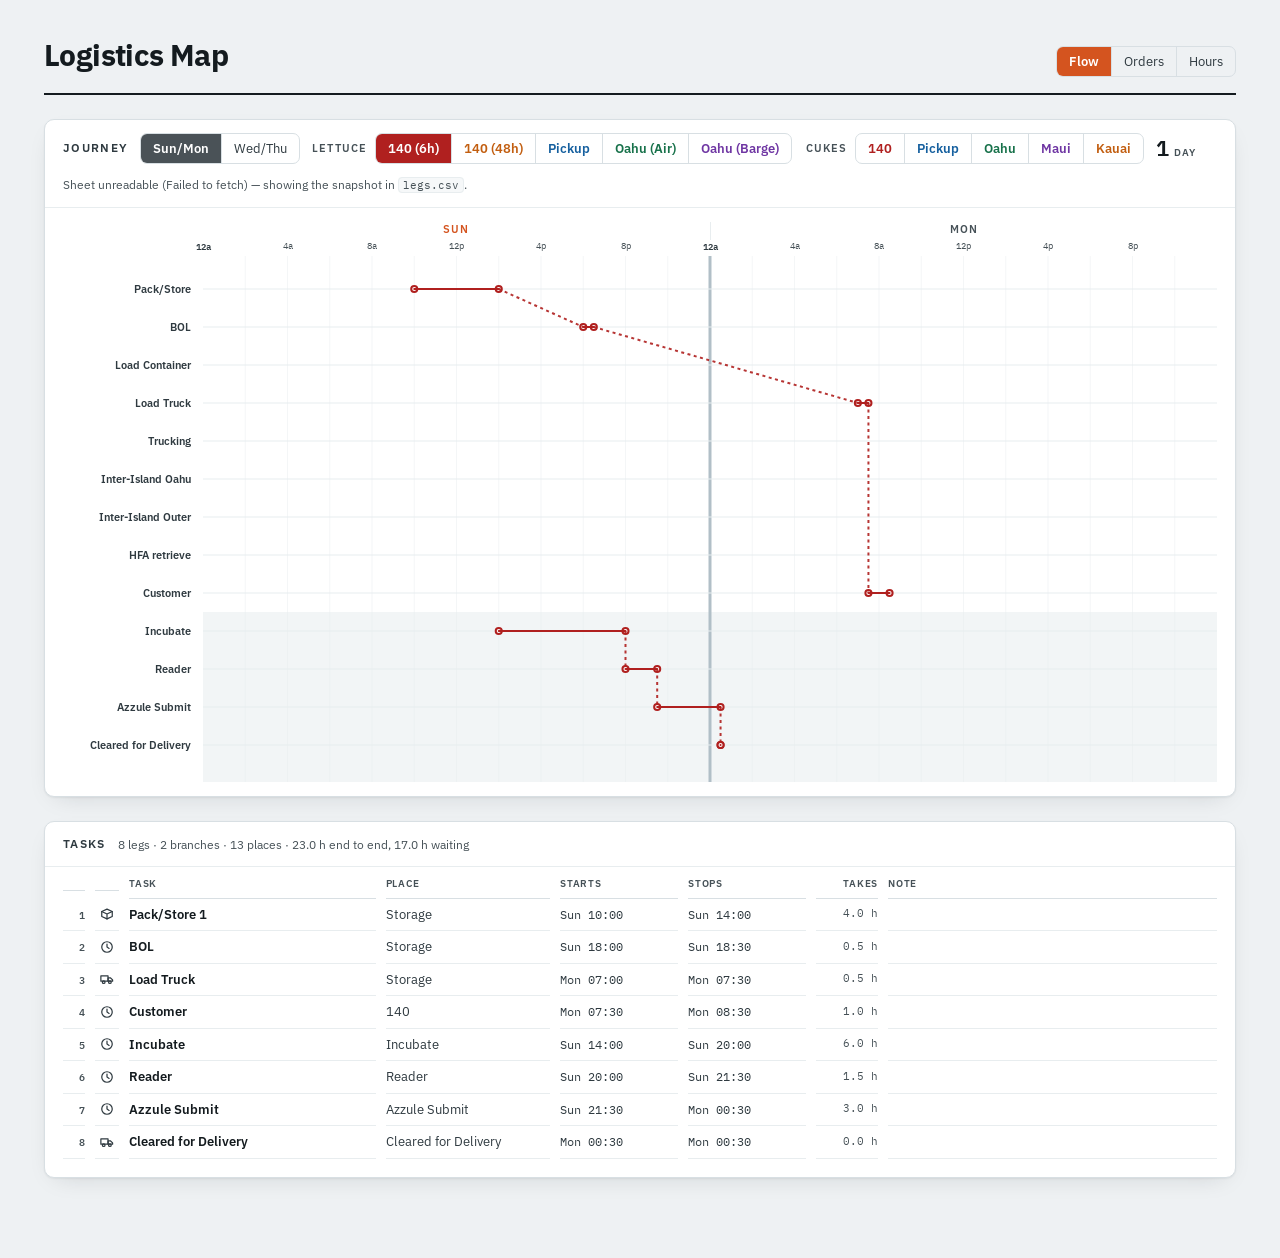
==== index.html @ 18a17bab "No names on the threads, the day count in the row, Retrieve says where Three things.  The journey na" ====
<!doctype html>
<html lang="en" data-theme="light">
<head>
<meta charset="utf-8">
<meta name="viewport" content="width=device-width, initial-scale=1">
<title>Logistics Map</title>
<link rel="preconnect" href="https://fonts.googleapis.com">
<link rel="preconnect" href="https://fonts.gstatic.com" crossorigin>
<link rel="stylesheet" href="https://fonts.googleapis.com/css2?family=IBM+Plex+Mono:wght@400;500;600&family=IBM+Plex+Sans:wght@400;500;600;700&display=swap">
<style>
:root{
  color-scheme: only light;
  --ground:#eef1f3; --card:#ffffff; --card-2:#f6f8f9;
  /* Two steps down from the ink, each half the remaining distance to it.
     They were far enough down that a table of them read as greyed out --
     the times and places in the task list are the content, not an aside. */
  --ink:#141b1f; --ink-2:#2f3a40; --ink-3:#465157;
  --line:#d8dfe3; --line-2:#e8edef;
  --accent:#d4541f; --accent-soft:#fbeee7;
  --good:#1d7a52; --bad:#b3341c;
  --band:#e8f2ec; --band-2:#cfe3d8;
  --shadow:0 1px 2px rgba(20,27,31,.06), 0 8px 24px -12px rgba(20,27,31,.18);
}
*{box-sizing:border-box}
body{margin:0; background:var(--ground); color:var(--ink); font-size:15px; line-height:1.5;
  font-family:"IBM Plex Sans",-apple-system,BlinkMacSystemFont,"Segoe UI",sans-serif;
  -webkit-font-smoothing:antialiased}
.wrap{max-width:1240px; margin:0 auto; padding:32px 24px 80px; display:flex; flex-direction:column; gap:24px}
header{display:flex; flex-wrap:wrap; align-items:flex-end; gap:16px 28px;
  border-bottom:2px solid var(--ink); padding-bottom:16px}
h1{margin:0; font-size:30px; font-weight:700; letter-spacing:-.02em}
.sub{color:var(--ink-2); font-size:14px; margin:2px 0 0}
.panel{background:var(--card); border:1px solid var(--line); border-radius:10px; box-shadow:var(--shadow)}
.panel-hd{display:flex; flex-wrap:wrap; align-items:center; gap:12px; padding:13px 18px;
  border-bottom:1px solid var(--line-2)}
.panel-hd h2{margin:0; font-size:12px; letter-spacing:.11em; text-transform:uppercase;
  color:var(--ink-2); font-weight:600}
.lbl{font-size:11px; letter-spacing:.1em; text-transform:uppercase; color:var(--ink-3); font-weight:600}
.note{font-size:11.5px; color:var(--ink-3)}
.btn{background:none; border:1px solid var(--line); color:var(--ink-2); font:inherit; font-size:12px;
  padding:4px 12px; border-radius:6px; cursor:pointer}
.btn:hover{border-color:var(--accent); color:var(--accent)}
.btn.solid{background:var(--ink); border-color:var(--ink); color:var(--card); font-weight:600}
.btn.solid:hover{background:var(--accent); border-color:var(--accent); color:#fff}
.seg{display:inline-flex; border:1px solid var(--line); border-radius:7px; overflow:hidden}
.seg a{padding:5px 12px; font-size:12.5px; color:var(--ink-2); cursor:pointer; white-space:nowrap;
  border-left:1px solid var(--line)}
.seg a:first-child{border-left:none}
.seg a.on{background:var(--accent); color:#fff; font-weight:600}
.seg a:hover:not(.on){background:var(--card-2)}

/* A journey chip wears its thread's colour: off, as the swatch that finds the
   line in the chart; on, as the line itself. The hue is pinned to the journey,
   so what a chip shows is what the chart draws. */
.seg a.j0a,.seg a.j1a,.seg a.j2a,.seg a.j3a,.seg a.j4a{font-weight:600}
.seg a.j0a{color:var(--j0a)} .seg a.j1a{color:var(--j1a)} .seg a.j2a{color:var(--j2a)}
.seg a.j3a{color:var(--j3a)} .seg a.j4a{color:var(--j4a)}
.seg a.on.j0a{background:var(--j0a)} .seg a.on.j1a{background:var(--j1a)}
.seg a.on.j2a{background:var(--j2a)} .seg a.on.j3a{background:var(--j3a)}
.seg a.on.j4a{background:var(--j4a)}
.seg a.on.j0a,.seg a.on.j1a,.seg a.on.j2a,.seg a.on.j3a,.seg a.on.j4a{color:#fff}

/* The cut day is a different question from which journey, so it stays out of
   the thread palette entirely: the two days are one grey and a lighter one. */
#pick-when a.on{background:#4a5257; color:#fff}
#pick-when a.on + a.on{background:#9aa3a8}

/* ---------- the chart: time across, place down ---------- */
.body{padding:14px 18px 14px}
/* Two rows: the day names, then the hour each four-hour mark stands for, so a
   bar can be placed in the day without counting gridlines. */
.axis{padding-bottom:2px}
.axrow{display:flex; gap:12px}
.hours-axis{position:relative; flex:1 1 auto; min-width:0; height:14px}
.hlab{position:absolute; transform:translateX(-50%); font-family:"IBM Plex Mono",monospace;
  font-size:8.5px; color:var(--ink-3); white-space:nowrap; top:0}
.hlab.mid{color:var(--ink-2); font-weight:600}
.gut{flex:0 0 128px; display:flex; flex-direction:column}
.days{flex:1 1 auto; min-width:0; display:flex}
.day{flex:1 1 0; text-align:center; font-size:10.5px; letter-spacing:.08em; text-transform:uppercase;
  color:var(--ink-3); font-weight:600; border-left:1px solid var(--line-2); padding-bottom:3px}
.day:first-child{border-left:none}
.day.cut{color:var(--accent)}
.chart{display:flex; gap:12px}
.lane-lbl{display:flex; flex-direction:column; align-items:flex-end; justify-content:center;
  font-size:10.5px; font-weight:600; color:var(--ink-2); line-height:1.15; text-align:right}
.plot{position:relative; flex:1 1 auto; min-width:0}
.svg{position:absolute; inset:0; width:100%; height:100%; overflow:visible}
.svg line{vector-effect:non-scaling-stroke}
/* Midnight is the ruling that matters -- a journey is read in days, and the
   two-hourly lines are only there to let you place a bar within one. It was
   the same colour and weight as them, separated by nothing but the .45 the
   others are faded to, so the day boundary had to be found rather than seen. */
.lane{stroke:var(--line-2); stroke-width:1}
.col{stroke:#b1bfc7; stroke-width:3}
.hr{stroke:var(--line-2); stroke-width:1; opacity:.45}
.move{stroke:var(--ink); stroke-width:2; stroke-linecap:round}
.wait{stroke:var(--ink); stroke-width:2; stroke-dasharray:2 3; opacity:.6}
/* A prereq's stop and the next start need not meet. Where they do not, the gap
   is drawn for what it is rather than closed up. */
/* The clock's lanes, tinted so the region has a name rather than just an
   edge. Behind everything, so a bar still reads on top of it. */
.aside{fill:#f2f5f6}
/* The link is part of the thread, so it wears the thread's colour. Dashed
   rather than solid because it is the waiting, not the work -- but no fainter
   than the steps it joins, since the descent is what you follow. */
.link{stroke:var(--ink-3); stroke-width:2; stroke-dasharray:3 3.5; opacity:.9}
.link.back{stroke:var(--bad); opacity:.9; stroke-dasharray:3 3}
.legend{display:flex; flex-wrap:wrap; gap:8px 18px; align-items:center; padding-top:14px; margin-top:10px;
  border-top:1px solid var(--line-2); font-size:11.5px; color:var(--ink-2)}
.legend span{display:inline-flex; align-items:center; gap:5px}

/* ---------- the list ---------- */
/* Every task carries the same fields, so every row is the same grid and the
   columns line up down the page. That is only possible because a task now says
   when it starts and when it stops outright, rather than each kind of task
   needing its own controls. */
.tasks{padding:0 18px 18px}
.grid{display:grid; gap:0 8px; align-items:center;
  grid-template-columns:
    22px 24px minmax(120px,1fr) minmax(88px,150px)
    62px 92px 62px 92px 52px auto 22px 22px 22px 22px;}
.gh{font-size:9.5px; letter-spacing:.08em; text-transform:uppercase; color:var(--ink-3);
  font-weight:600; padding:10px 0 6px; border-bottom:1px solid var(--line); white-space:nowrap}
.gh.r{text-align:right}
.row{display:contents}
.row>*{min-width:0}
.cell{padding:4px 0; border-bottom:1px solid var(--line-2); height:100%;
  display:flex; align-items:center; gap:3px}
.row.lit .cell{background:var(--accent-soft)}
.row.bad .cell{background:var(--accent-soft)}
.n{font-family:"IBM Plex Mono",monospace; font-size:10px; color:var(--ink-3); font-weight:600;
  justify-content:flex-end; padding-right:3px}
.ico{cursor:pointer; color:var(--ink-2); justify-content:center}
.ico:hover{color:var(--accent)}
.dur{font-family:"IBM Plex Mono",monospace; font-size:10.5px; color:var(--ink-3);
  justify-content:flex-end; white-space:nowrap}
/* A task that stops where it started is standing still, and that is the one
   thing on this screen worth spotting from across the room. */
.dur.still{color:var(--accent); font-weight:600}
.dur.bad{color:var(--bad); font-weight:600}
.noterow input:focus{outline:none; border-color:var(--accent); background:var(--card)}
.warn{margin:12px 18px 0; padding:9px 12px; border:1px solid var(--bad); border-radius:7px;
  background:var(--accent-soft); color:var(--bad); font-size:12.5px}

/* ---------- opening hours, which belong to a place ---------- */
/* A window is a fact about a door, not about a task: Costco receiving is open
   4 to 11 whether or not anything is driving towards it. */
.dcell{display:inline-flex; gap:1px}
.d{width:17px; height:20px; border:1px solid var(--line); background:var(--card); color:var(--ink-3);
  font-family:inherit; font-size:9.5px; font-weight:600; border-radius:3px; cursor:pointer; padding:0}
.d.on{background:var(--good); border-color:var(--good); color:#fff}
.d:hover{border-color:var(--accent)}
@media (max-width:1150px){ .tasks{overflow-x:auto} .grid{min-width:1120px} }

/* ---------- tabs ---------- */
.tabs{margin-left:auto}
.page{display:flex; flex-direction:column; gap:24px}
.page[hidden]{display:none}
code{font-family:"IBM Plex Mono",monospace; font-size:.92em; background:var(--card-2);
  border:1px solid var(--line-2); border-radius:4px; padding:0 4px}

/* The day count, in the corner of the journey bar. Only ever filled for a
   single journey -- see app.js. */
.res{display:flex; align-items:baseline; gap:5px; margin-left:4px}
.res b{font-family:"IBM Plex Mono",monospace; font-size:22px; font-weight:600; line-height:1}
.res small{font-size:10px; letter-spacing:.09em; text-transform:uppercase; color:var(--ink-3); font-weight:600}

/* ---------- the task list, now a reading rather than a form ---------- */
.grid{display:grid; gap:0 10px; align-items:center;
  grid-template-columns:22px 24px minmax(130px,1.2fr) minmax(90px,.8fr)
    118px 118px 62px minmax(0,1.6fr);}
.cell{padding:6px 0; border-bottom:1px solid var(--line-2); height:100%;
  display:flex; align-items:center; min-width:0}
.cell.nm{font-weight:600; font-size:13px}
.cell.plc{font-size:12.5px; color:var(--ink-2)}
.cell.tm{font-family:"IBM Plex Mono",monospace; font-size:11.5px; color:var(--ink-2)}
.cell.tm.out{color:var(--bad); font-weight:600}
.cell.nt{font-size:11.5px; color:var(--ink-3); line-height:1.35; padding-right:2px}
.cell.nt em{font-style:normal; color:var(--ink-3)}
.row.bad .cell{background:var(--accent-soft)}
.tasks{padding:0 18px 18px}

/* ---------- orders and hours ---------- */
.otbl{width:100%; border-collapse:collapse}
.otbl th,.otbl td{text-align:right; padding:5px 10px 5px 0; white-space:nowrap; border:none}
.otbl thead th{font-size:9.5px; letter-spacing:.09em; text-transform:uppercase; color:var(--ink-3);
  font-weight:600; padding-bottom:6px; border-bottom:2px solid var(--ink)}
.otbl tbody th{text-align:left; font-size:12px; font-weight:600; color:var(--ink-2)}
.otbl th.wk{vertical-align:middle; font-family:"IBM Plex Mono",monospace; font-size:11px}
.otbl th.hf{font-weight:500; color:var(--ink-3); font-size:11.5px}
.otbl tr.wkstart th,.otbl tr.wkstart td{border-top:1px solid var(--line-2)}
.otbl tr.grp th{font-size:9.5px; letter-spacing:.09em; text-transform:uppercase; color:var(--ink-3);
  border-top:2px solid var(--ink); padding-top:10px; text-align:left}
.otbl td b{font-family:"IBM Plex Mono",monospace; font-variant-numeric:tabular-nums;
  font-size:14px; font-weight:600; color:var(--ink)}
.otbl td s{text-decoration:none; margin-left:4px; font-family:"IBM Plex Mono",monospace;
  font-size:10px; color:var(--ink-3)}
.otbl td u{text-decoration:none; color:var(--ink-3); font-size:14px}
.otbl.hrs td.dcell,.otbl.hrs td.mono,.otbl.hrs td.nt{text-align:left}
.otbl.hrs .mono{font-family:"IBM Plex Mono",monospace; font-size:12px; color:var(--ink-2)}
.otbl.hrs .d{display:inline-block; width:17px; height:20px; line-height:19px; text-align:center;
  border:1px solid var(--line); border-radius:3px; background:var(--card); color:var(--ink-3);
  font-size:9.5px; font-weight:600; margin-right:1px}
.otbl.hrs .d.on{background:var(--good); border-color:var(--good); color:#fff}
.body h4{margin:18px 0 8px; font-size:11px; letter-spacing:.11em; text-transform:uppercase;
  color:var(--ink-2); font-weight:600}
.body h4:first-child{margin-top:0}
.hint{margin:14px 0 0; font-size:11.5px; color:var(--ink-3); line-height:1.5}
.hint b{color:var(--ink-2); font-weight:600}

/* The unit belongs to the column. Saying "cs" and "lb" against every figure was
   repeating in ninety places what the header can say twice, and it made the
   numbers fight for the eye with their own labels. */
.otbl.orders .grp2{text-align:center; border-bottom:none; padding-bottom:2px}
.otbl.orders tr.units th{font-size:9.5px; letter-spacing:.06em; text-transform:none;
  color:var(--ink-3); font-weight:500; text-align:right; padding-bottom:6px;
  border-bottom:2px solid var(--ink)}
.otbl.orders thead tr:first-child th{border-bottom:none}
.otbl td.fig{font-family:"IBM Plex Mono",monospace; font-variant-numeric:tabular-nums;
  font-size:11.5px; color:var(--ink); text-align:right; padding-right:10px}
.otbl td.fig:nth-of-type(even){padding-right:22px}
.otbl.hrs tr.unk td,.otbl.hrs tr.unk th{opacity:.6}
.otbl.hrs td.mono u{text-decoration:none; color:var(--ink-3)}
.unconfirmed{color:var(--bad); font-weight:600}

/* ---------- pack line ---------- */
/* Three case types at three rates, so the minutes are the point and the cases
   are how you get there. Six figures, in the order the columns come. */
.rates{display:flex; flex-wrap:wrap; align-items:center; gap:8px 16px; padding:0 0 14px;
  border-bottom:1px solid var(--line-2)}
.rate{display:flex; align-items:center; gap:6px; font-size:12px; color:var(--ink-2)}
/* A plain text box. The number spinner's arrows are a smaller target than the
   digit they change and nobody nudges a pack rate one step at a time. */
.rate input{width:52px; font-family:"IBM Plex Mono",monospace; font-size:12px; padding:3px 8px;
  border:1px solid var(--line); border-radius:5px; background:var(--card); color:var(--ink);
  text-align:right}
.rate input:focus{outline:none; border-color:var(--accent)}
.otbl.orders tr.minrow td,.otbl.orders tr.minrow th{color:var(--accent); font-weight:600;
  border-bottom:1px solid var(--line); padding-bottom:7px}

/* Branches. Two threads leaving the same morning -- the pallet and the clock
   running beside it -- and the whole point is that they are separate until they
   meet, so they do not share a colour. */
/* A hue per journey, a shade per run of it: dark for the earlier cut, light
   for the later one. Two runs of one journey read as one journey. */
:root{
  --j0a:#b0201f; --j0b:#e07370;
  --j1a:#16609f; --j1b:#5f9ad0;
  --j2a:#17714a; --j2b:#57a888;
  --j3a:#6f36a3; --j3b:#a678cd;
  --j4a:#c25e10; --j4b:#e59a4a;
}
.move.j0a{stroke:var(--j0a)}
.move.j0b{stroke:var(--j0b)}
.move.j1a{stroke:var(--j1a)}
.move.j1b{stroke:var(--j1b)}
.move.j2a{stroke:var(--j2a)}
.move.j2b{stroke:var(--j2b)}
.move.j3a{stroke:var(--j3a)}
.move.j3b{stroke:var(--j3b)}
.move.j4a{stroke:var(--j4a)}
.move.j4b{stroke:var(--j4b)}
.wait.j0a{stroke:var(--j0a)}
.wait.j0b{stroke:var(--j0b)}
.wait.j1a{stroke:var(--j1a)}
.wait.j1b{stroke:var(--j1b)}
.wait.j2a{stroke:var(--j2a)}
.wait.j2b{stroke:var(--j2b)}
.wait.j3a{stroke:var(--j3a)}
.wait.j3b{stroke:var(--j3b)}
.wait.j4a{stroke:var(--j4a)}
.wait.j4b{stroke:var(--j4b)}

/* ---------- the two pack days ---------- */
/* Hours across, in the order they are packed. The 6.5 h day still decides how
   much off-island LW lands on day 1; it is just no longer drawn. */
.packdays{padding:0 0 16px}
.pd{display:flex; align-items:center; gap:12px; padding:5px 0}
.pd-l{flex:0 0 84px; font-size:11px; letter-spacing:.06em; text-transform:uppercase;
  color:var(--ink-3); font-weight:600}
/* The track is only a measuring rail: both days are scaled against the same
   width, but an empty tail is not a thing that happens, so nothing is drawn
   past the last segment. */
.pd-bar{position:relative; flex:1 1 auto; min-width:0; height:26px; display:flex}
/* The clock the bars are read against, on the same track so a segment can be
   placed in the day rather than only measured. */
.pd-axis{padding-bottom:0}
.pd-scale{height:14px; display:block}
.pd-t{position:absolute; transform:translateX(-50%); top:0; font-family:"IBM Plex Mono",monospace;
  font-size:8.5px; color:var(--ink-3); white-space:nowrap}
.pd-s{display:flex; align-items:center; justify-content:center; overflow:hidden; white-space:nowrap;
  font-size:10px; font-weight:600; color:#fff}
.pd-s:first-child{border-radius:5px 0 0 5px}
.pd-s:last-child{border-radius:0 5px 5px 0}
.pd-s:only-child{border-radius:5px}
.pd-s.k{background:var(--ink)}
.pd-s.o{background:var(--accent)}
.pd-s.f{background:var(--good)}
.pd-s.r{background:var(--ink-3)}
.pd-h{flex:0 0 76px; text-align:right; font-family:"IBM Plex Mono",monospace; font-size:12px;
  font-weight:600; color:var(--ink)}
.pd-h.over{color:var(--bad)}
.pd-lb{flex:0 0 82px; text-align:right; font-family:"IBM Plex Mono",monospace; font-size:11px;
  color:var(--ink-3)}
 
/* Three labels a leg: the hour at each end against its own dot, and the name on
   the bar between them. Hanging the name off one end made a flat bar read as
   though the name belonged to the far end of it. */
.pt{fill:var(--card); stroke-width:2; pointer-events:none}
/* Something big enough to hover, over a dot too small to aim at. */
.hit{fill:transparent}
.link.j0a{stroke:var(--j0a)}
.link.j0b{stroke:var(--j0b)}
.link.j1a{stroke:var(--j1a)}
.link.j1b{stroke:var(--j1b)}
.link.j2a{stroke:var(--j2a)}
.link.j2b{stroke:var(--j2b)}
.link.j3a{stroke:var(--j3a)}
.link.j3b{stroke:var(--j3b)}
.link.j4a{stroke:var(--j4a)}
.link.j4b{stroke:var(--j4b)}
.pt.j0a{stroke:var(--j0a)}
.pt.j0b{stroke:var(--j0b)}
.pt.j1a{stroke:var(--j1a)}
.pt.j1b{stroke:var(--j1b)}
.pt.j2a{stroke:var(--j2a)}
.pt.j2b{stroke:var(--j2b)}
.pt.j3a{stroke:var(--j3a)}
.pt.j3b{stroke:var(--j3b)}
.pt.j4a{stroke:var(--j4a)}
.pt.j4b{stroke:var(--j4b)}
/* A halo rather than a box. A filled box the size of the name paints over
   whatever dots sit behind it, and the dots are the chart. */
.ln{position:absolute; display:flex; align-items:center; gap:3px;
  font-size:10px; font-weight:600; line-height:1.2; pointer-events:none;
  padding:1px 4px;
  text-shadow:0 0 3px var(--card), 0 0 3px var(--card), 0 0 3px var(--card),
              0 0 2px var(--card), 0 0 2px var(--card)}
.ln .nw{white-space:nowrap}
.ln.j0a{color:var(--j0a)}
.ln.j0b{color:var(--j0b)}
.ln.j1a{color:var(--j1a)}
.ln.j1b{color:var(--j1b)}
.ln.j2a{color:var(--j2a)}
.ln.j2b{color:var(--j2b)}
.ln.j3a{color:var(--j3a)}
.ln.j3b{color:var(--j3b)}
.ln.j4a{color:var(--j4a)}
.ln.j4b{color:var(--j4b)}
/* A name hangs off its leg's start dot, so it is anchored left and centred
   on whatever row the placement rule gave it. */
.ln{transform:translate(0,-50%); margin-left:7px}

/* A journey's name, said once above its own run of rows. */
.grid .grp{grid-column:1/-1; padding:12px 0 3px; font-size:11px; font-weight:700;
  letter-spacing:.06em; text-transform:uppercase; color:var(--ink-3)}
.grid .grp:first-child{padding-top:2px}


/* One row of journeys per crop, each behind its own name. */
.picks{display:flex; align-items:center; gap:8px; flex-wrap:wrap}
.picks .lbl{margin-left:6px}
.picks .lbl:first-child{margin-left:0}

.warn-in{color:var(--bad)}

</style>
</head>
<body>
<div class="wrap">
  <header>
    <div>
      <h1>Logistics Map</h1>
    </div>
    <nav class="seg tabs" id="tabs"></nav>
  </header>

  <!-- Flow -->
  <section class="page" id="page-flow">
    <div class="panel">
      <div class="panel-hd">
        <h2>Journey</h2>
        <span class="seg" id="pick-when"></span>
        <span class="picks" id="pick-jrns"></span>
        <span class="note" id="src"></span>
      </div>
      <div class="body">
        <div class="axis" id="axis"></div>
        <div id="grid"></div>
      </div>
    </div>
    <div class="panel">
      <div class="panel-hd"><h2>Tasks</h2><span class="note" id="tnote"></span></div>
      <div id="warn"></div>
      <div class="tasks" id="tasks"></div>
    </div>
  </section>

  <!-- Orders -->
  <section class="page" id="page-orders" hidden>
    <div class="panel">
      <div class="panel-hd">
        <h2>Pack line</h2>
      </div>
      <div class="body"><div id="orders"></div></div>
    </div>
  </section>

  <!-- Hours -->
  <section class="page" id="page-hours" hidden>
    <div class="panel">
      <div class="panel-hd">
        <h2>Opening hours</h2>
      </div>
      <div class="body"><div id="hours"></div></div>
    </div>
  </section>
</div>

<script>
window.LEGS  = "Crop,Lettuce,Lettuce,Lettuce,Lettuce,Lettuce,Cukes,Cukes,Cukes,Cukes,Cukes\nFOB,140,Pickup,Oahu,Oahu,140,140,Pickup,Oahu,Maui,Kauai\nMode,Truck,,Air,Barge,Truck,Truck,,Barge,Barge,Barge\nHold,6h,6h,6h,6h,48h,,,,,\nStart Day,\"0, 3\",\"0, 3\",\"0, 3\",\"0, 3\",\"0, 3\",\"0, 3\",\"0, 3\",\"0, 3\",\"0, 3\",\"0, 3\"\nPack/Store 1,Sun 10:00-14:00,Sun 14:00-18:00,Sun 14:00-18:00,Sun 14:00-18:00,Sun 10:00-14:00,,,,,\nPack/Store 2,,,Mon 10:00-16:00,Mon 10:00-18:00,,,,,,\nBOL,Sun 18:00-18:30,Sun 18:00-18:30,Mon 16:00-16:30,Mon 18:00-18:30,Wed 18:00-18:30,Sun 18:00-18:30,Mon 10:00-12:00,Mon 10:00-14:00,Mon 10:00-14:00,Mon 10:00-14:00\nLoad Container,,,,Mon 18:30-19:00,,,,Mon 18:30-19:00,,\nLoad Truck,Mon 07:00-07:30,,Mon 16:30-17:00,,Thu 07:00-07:30,Mon 07:00-07:30,,Tue 06:30-07:00,Tue 06:30-07:00,Tue 06:30-07:00\nTrucking,,,Mon 17:00-18:00,Tue 07:00-08:00,,,,Tue 07:00-08:00,Tue 07:00-08:00,Tue 07:00-08:00\nInter-Island Oahu,,,Tue 03:00-05:00,Tue 18:00-Wed 12:00,,,,Tue 18:00-Wed 12:00,Tue 18:00-Wed 12:00,Tue 18:00-Wed 12:00\nInter-Island Outer,,,,,,,,,Wed 16:00-Thu 06:00,Thu 16:00-Fri 06:00\nRetrieve,,,Tue 06:00-07:00,Thu 08:00-10:00,,,,Thu 08:00-10:00,Fri 08:00-10:00,Fri 08:00-10:00\nCustomer,Mon 07:30-08:30,Mon 13:00-13:30,Wed 05:00-10:00,Fri 06:00-10:00,Thu 07:30-08:30,Mon 07:30-08:30,Mon 13:00-13:30,Fri 06:00-10:00,Sat 06:00-10:00,Sat 06:00-10:00";
window.SHEET = "https://docs.google.com/spreadsheets/d/1JesEFq8X3tVDYi4_SbLs3u1lnG8Ch7NbiR7CvGlZS7Q/export?format=csv&gid=578288022";
window.DATA = {"generated_from":"farm-freight-model data.json (sales_po x sales_po_line x sales_fob)","window":{"first":"2026-07-17","last":"2026-08-28"},"on_island_customer":"140 Kona","sales":[{"crop":"lettuce","wk":"2026-07-12","half":"early","bucket":"kona","lbs":420,"cases":40},{"crop":"lettuce","wk":"2026-07-12","half":"early","bucket":"pickup","lbs":578,"cases":119},{"crop":"lettuce","wk":"2026-07-12","half":"early","bucket":"off","lbs":1834,"cases":230},{"crop":"lettuce","wk":"2026-07-12","half":"early","bucket":"other","lbs":5,"cases":2},{"crop":"lettuce","wk":"2026-07-12","half":"late","bucket":"kona","lbs":420,"cases":40},{"crop":"lettuce","wk":"2026-07-12","half":"late","bucket":"pickup","lbs":489,"cases":111},{"crop":"lettuce","wk":"2026-07-12","half":"late","bucket":"off","lbs":3411,"cases":374},{"crop":"lettuce","wk":"2026-07-12","half":"late","bucket":"other","lbs":17,"cases":4},{"crop":"lettuce","wk":"2026-07-19","half":"early","bucket":"kona","lbs":630,"cases":60},{"crop":"lettuce","wk":"2026-07-19","half":"early","bucket":"pickup","lbs":506,"cases":115},{"crop":"lettuce","wk":"2026-07-19","half":"early","bucket":"off","lbs":3323,"cases":382},{"crop":"lettuce","wk":"2026-07-19","half":"late","bucket":"kona","lbs":630,"cases":60},{"crop":"lettuce","wk":"2026-07-19","half":"late","bucket":"pickup","lbs":582,"cases":114},{"crop":"lettuce","wk":"2026-07-19","half":"late","bucket":"off","lbs":2975,"cases":351},{"crop":"lettuce","wk":"2026-07-19","half":"late","bucket":"other","lbs":20,"cases":5},{"crop":"lettuce","wk":"2026-07-26","half":"early","bucket":"kona","lbs":630,"cases":60},{"crop":"lettuce","wk":"2026-07-26","half":"early","bucket":"pickup","lbs":618,"cases":122},{"crop":"lettuce","wk":"2026-07-26","half":"early","bucket":"off","lbs":3405,"cases":415},{"crop":"lettuce","wk":"2026-07-26","half":"early","bucket":"other","lbs":7,"cases":3},{"crop":"lettuce","wk":"2026-07-26","half":"late","bucket":"kona","lbs":420,"cases":40},{"crop":"lettuce","wk":"2026-07-26","half":"late","bucket":"pickup","lbs":677,"cases":128},{"crop":"lettuce","wk":"2026-07-26","half":"late","bucket":"off","lbs":2945,"cases":331},{"crop":"lettuce","wk":"2026-07-26","half":"late","bucket":"other","lbs":20,"cases":5},{"crop":"lettuce","wk":"2026-08-02","half":"early","bucket":"kona","lbs":630,"cases":60},{"crop":"lettuce","wk":"2026-08-02","half":"early","bucket":"pickup","lbs":521,"cases":104},{"crop":"lettuce","wk":"2026-08-02","half":"early","bucket":"off","lbs":3259,"cases":350},{"crop":"lettuce","wk":"2026-08-02","half":"early","bucket":"other","lbs":7,"cases":3},{"crop":"lettuce","wk":"2026-08-02","half":"late","bucket":"kona","lbs":420,"cases":40},{"crop":"lettuce","wk":"2026-08-02","half":"late","bucket":"pickup","lbs":603,"cases":127},{"crop":"lettuce","wk":"2026-08-02","half":"late","bucket":"off","lbs":2717,"cases":303},{"crop":"lettuce","wk":"2026-08-02","half":"late","bucket":"other","lbs":22,"cases":6},{"crop":"lettuce","wk":"2026-08-09","half":"early","bucket":"kona","lbs":630,"cases":60},{"crop":"lettuce","wk":"2026-08-09","half":"early","bucket":"pickup","lbs":739,"cases":146},{"crop":"lettuce","wk":"2026-08-09","half":"early","bucket":"off","lbs":2933,"cases":322},{"crop":"lettuce","wk":"2026-08-09","half":"early","bucket":"other","lbs":7,"cases":3},{"crop":"lettuce","wk":"2026-08-09","half":"late","bucket":"kona","lbs":420,"cases":40},{"crop":"lettuce","wk":"2026-08-09","half":"late","bucket":"pickup","lbs":1165,"cases":291},{"crop":"lettuce","wk":"2026-08-09","half":"late","bucket":"off","lbs":3114,"cases":344},{"crop":"lettuce","wk":"2026-08-09","half":"late","bucket":"other","lbs":33,"cases":11},{"crop":"lettuce","wk":"2026-08-16","half":"early","bucket":"kona","lbs":630,"cases":60},{"crop":"lettuce","wk":"2026-08-16","half":"early","bucket":"pickup","lbs":659,"cases":139},{"crop":"lettuce","wk":"2026-08-16","half":"early","bucket":"off","lbs":1438,"cases":164},{"crop":"lettuce","wk":"2026-08-16","half":"late","bucket":"kona","lbs":210,"cases":20},{"crop":"lettuce","wk":"2026-08-16","half":"late","bucket":"pickup","lbs":534,"cases":110},{"crop":"lettuce","wk":"2026-08-16","half":"late","bucket":"off","lbs":2498,"cases":287},{"crop":"lettuce","wk":"2026-08-16","half":"late","bucket":"other","lbs":26,"cases":8},{"crop":"lettuce","wk":"2026-08-23","half":"early","bucket":"kona","lbs":630,"cases":60},{"crop":"lettuce","wk":"2026-08-23","half":"early","bucket":"pickup","lbs":647,"cases":149},{"crop":"lettuce","wk":"2026-08-23","half":"early","bucket":"off","lbs":2183,"cases":261},{"crop":"lettuce","wk":"2026-08-23","half":"late","bucket":"kona","lbs":420,"cases":40},{"crop":"lettuce","wk":"2026-08-23","half":"late","bucket":"pickup","lbs":597,"cases":124},{"crop":"lettuce","wk":"2026-08-23","half":"late","bucket":"off","lbs":2778,"cases":316},{"crop":"lettuce","wk":"2026-08-23","half":"late","bucket":"other","lbs":31,"cases":10},{"crop":"cuke","wk":"2026-07-12","half":"early","bucket":"kona","lbs":4032,"cases":252},{"crop":"cuke","wk":"2026-07-12","half":"early","bucket":"pickup","lbs":13566,"cases":1030},{"crop":"cuke","wk":"2026-07-12","half":"early","bucket":"off","lbs":22076,"cases":1473},{"crop":"cuke","wk":"2026-07-12","half":"early","bucket":"other","lbs":112,"cases":8},{"crop":"cuke","wk":"2026-07-12","half":"late","bucket":"kona","lbs":3456,"cases":216},{"crop":"cuke","wk":"2026-07-12","half":"late","bucket":"pickup","lbs":6854,"cases":501},{"crop":"cuke","wk":"2026-07-12","half":"late","bucket":"off","lbs":17056,"cases":1154},{"crop":"cuke","wk":"2026-07-12","half":"late","bucket":"other","lbs":240,"cases":18},{"crop":"cuke","wk":"2026-07-19","half":"early","bucket":"kona","lbs":4512,"cases":282},{"crop":"cuke","wk":"2026-07-19","half":"early","bucket":"pickup","lbs":7775,"cases":531},{"crop":"cuke","wk":"2026-07-19","half":"early","bucket":"off","lbs":27684,"cases":1843},{"crop":"cuke","wk":"2026-07-19","half":"early","bucket":"other","lbs":112,"cases":8},{"crop":"cuke","wk":"2026-07-19","half":"late","bucket":"kona","lbs":3072,"cases":192},{"crop":"cuke","wk":"2026-07-19","half":"late","bucket":"pickup","lbs":6240,"cases":437},{"crop":"cuke","wk":"2026-07-19","half":"late","bucket":"off","lbs":20576,"cases":1388},{"crop":"cuke","wk":"2026-07-19","half":"late","bucket":"other","lbs":240,"cases":18},{"crop":"cuke","wk":"2026-07-26","half":"early","bucket":"kona","lbs":3936,"cases":246},{"crop":"cuke","wk":"2026-07-26","half":"early","bucket":"pickup","lbs":6347,"cases":434},{"crop":"cuke","wk":"2026-07-26","half":"early","bucket":"off","lbs":26140,"cases":1748},{"crop":"cuke","wk":"2026-07-26","half":"early","bucket":"other","lbs":112,"cases":8},{"crop":"cuke","wk":"2026-07-26","half":"late","bucket":"kona","lbs":4128,"cases":258},{"crop":"cuke","wk":"2026-07-26","half":"late","bucket":"pickup","lbs":6338,"cases":442},{"crop":"cuke","wk":"2026-07-26","half":"late","bucket":"off","lbs":22980,"cases":1529},{"crop":"cuke","wk":"2026-07-26","half":"late","bucket":"other","lbs":200,"cases":15},{"crop":"cuke","wk":"2026-08-02","half":"early","bucket":"kona","lbs":4128,"cases":258},{"crop":"cuke","wk":"2026-08-02","half":"early","bucket":"pickup","lbs":7054,"cases":483},{"crop":"cuke","wk":"2026-08-02","half":"early","bucket":"off","lbs":22804,"cases":1511},{"crop":"cuke","wk":"2026-08-02","half":"early","bucket":"other","lbs":112,"cases":8},{"crop":"cuke","wk":"2026-08-02","half":"late","bucket":"kona","lbs":3840,"cases":240},{"crop":"cuke","wk":"2026-08-02","half":"late","bucket":"pickup","lbs":6664,"cases":469},{"crop":"cuke","wk":"2026-08-02","half":"late","bucket":"off","lbs":23636,"cases":1569},{"crop":"cuke","wk":"2026-08-02","half":"late","bucket":"other","lbs":248,"cases":20},{"crop":"cuke","wk":"2026-08-09","half":"early","bucket":"kona","lbs":3360,"cases":210},{"crop":"cuke","wk":"2026-08-09","half":"early","bucket":"pickup","lbs":7187,"cases":495},{"crop":"cuke","wk":"2026-08-09","half":"early","bucket":"off","lbs":26000,"cases":1726},{"crop":"cuke","wk":"2026-08-09","half":"early","bucket":"other","lbs":112,"cases":8},{"crop":"cuke","wk":"2026-08-09","half":"late","bucket":"kona","lbs":3456,"cases":216},{"crop":"cuke","wk":"2026-08-09","half":"late","bucket":"pickup","lbs":5763,"cases":422},{"crop":"cuke","wk":"2026-08-09","half":"late","bucket":"off","lbs":22712,"cases":1536},{"crop":"cuke","wk":"2026-08-09","half":"late","bucket":"other","lbs":308,"cases":23},{"crop":"cuke","wk":"2026-08-16","half":"early","bucket":"kona","lbs":5664,"cases":354},{"crop":"cuke","wk":"2026-08-16","half":"early","bucket":"pickup","lbs":6974,"cases":473},{"crop":"cuke","wk":"2026-08-16","half":"early","bucket":"off","lbs":23416,"cases":1556},{"crop":"cuke","wk":"2026-08-16","half":"early","bucket":"other","lbs":112,"cases":8},{"crop":"cuke","wk":"2026-08-16","half":"late","bucket":"kona","lbs":4704,"cases":294},{"crop":"cuke","wk":"2026-08-16","half":"late","bucket":"pickup","lbs":5904,"cases":429},{"crop":"cuke","wk":"2026-08-16","half":"late","bucket":"off","lbs":18740,"cases":1263},{"crop":"cuke","wk":"2026-08-16","half":"late","bucket":"other","lbs":308,"cases":23},{"crop":"cuke","wk":"2026-08-23","half":"early","bucket":"kona","lbs":4032,"cases":252},{"crop":"cuke","wk":"2026-08-23","half":"early","bucket":"pickup","lbs":7011,"cases":487},{"crop":"cuke","wk":"2026-08-23","half":"early","bucket":"off","lbs":23480,"cases":1588},{"crop":"cuke","wk":"2026-08-23","half":"early","bucket":"other","lbs":112,"cases":8},{"crop":"cuke","wk":"2026-08-23","half":"late","bucket":"kona","lbs":4320,"cases":270},{"crop":"cuke","wk":"2026-08-23","half":"late","bucket":"pickup","lbs":5865,"cases":422},{"crop":"cuke","wk":"2026-08-23","half":"late","bucket":"off","lbs":24932,"cases":1689},{"crop":"cuke","wk":"2026-08-23","half":"late","bucket":"other","lbs":284,"cases":21}],"packs":[{"wk":"2026-07-12","half":"early","on":{"LW":56,"LF":23,"TRAY":82},"off":{"LW":122,"LF":40,"TRAY":68}},{"wk":"2026-07-12","half":"late","on":{"LW":54,"LF":17,"TRAY":84},"off":{"LW":302,"LF":10,"TRAY":62}},{"wk":"2026-07-19","half":"early","on":{"LW":73,"LF":18,"TRAY":84},"off":{"LW":262,"LF":39,"TRAY":81}},{"wk":"2026-07-19","half":"late","on":{"LW":76,"LF":26,"TRAY":77},"off":{"LW":262,"LF":3,"TRAY":86}},{"wk":"2026-07-26","half":"early","on":{"LW":81,"LF":22,"TRAY":82},"off":{"LW":262,"LF":40,"TRAY":113}},{"wk":"2026-07-26","half":"late","on":{"LW":60,"LF":30,"TRAY":83},"off":{"LW":262,"LF":5,"TRAY":64}},{"wk":"2026-08-02","half":"early","on":{"LW":76,"LF":20,"TRAY":71},"off":{"LW":262,"LF":40,"TRAY":48}},{"wk":"2026-08-02","half":"late","on":{"LW":55,"LF":26,"TRAY":92},"off":{"LW":242,"LF":5,"TRAY":56}},{"wk":"2026-08-09","half":"early","on":{"LW":74,"LF":38,"TRAY":97},"off":{"LW":263,"LF":5,"TRAY":54}},{"wk":"2026-08-09","half":"late","on":{"LW":53,"LF":53,"TRAY":236},"off":{"LW":262,"LF":23,"TRAY":59}},{"wk":"2026-08-16","half":"early","on":{"LW":70,"LF":34,"TRAY":95},"off":{"LW":123,"LF":7,"TRAY":34}},{"wk":"2026-08-16","half":"late","on":{"LW":35,"LF":22,"TRAY":81},"off":{"LW":202,"LF":24,"TRAY":61}},{"wk":"2026-08-23","half":"early","on":{"LW":78,"LF":21,"TRAY":110},"off":{"LW":184,"LF":10,"TRAY":67}},{"wk":"2026-08-23","half":"late","on":{"LW":57,"LF":24,"TRAY":93},"off":{"LW":243,"LF":8,"TRAY":65}}],"pack_groups":[["LW","LW"],["LF","LF"],["TRAY","LR/AR/WR"]]};
window.REF = {"hours":[{"place":"140","days":[0,1,1,1,1,1,1],"open":4.0,"close":11.0,"note":"Receiving. The only gate on-island."},{"place":"KOA","days":[1,1,1,1,1,1,0],"open":6.0,"close":17.0,"note":"Aloha Air Cargo counter. Six days \u2014 dark Saturday."},{"place":"KWH","days":[0,1,1,1,1,1,0],"open":7.0,"close":11.0,"note":"Young Brothers. Cargo acceptance ahead of the sailing."},{"place":"HNL","days":[1,1,1,1,1,1,0],"open":6.0,"close":17.0,"note":"Aloha Air Cargo Honolulu. Six days \u2014 dark Saturday, same counter hours as KOA. The barge's Honolulu end is YBHNL, not this."},{"place":"YBHNL","days":[0,1,1,1,1,1,0],"open":7.0,"close":16.0,"note":"Young Brothers Honolulu. Same window as Kawaihae."},{"place":"HFA","days":[0,1,1,1,1,1,0],"open":6.0,"close":18.0,"note":"Collects, then runs the route."},{"place":"Kahului","days":[0,1,1,1,1,1,1],"open":7.0,"close":15.0,"note":"Young Brothers. Available the next business day after arrival."},{"place":"HFA Kahului","days":[0,1,1,1,1,1,0],"open":6.0,"close":15.0,"note":"Collects, then runs the route."},{"place":"Nawiliwili","days":[0,1,1,1,1,1,0],"open":7.0,"close":16.0,"note":"Young Brothers Kauai. Same window as KWH."},{"place":"HFA Kauai","days":[0,1,1,1,1,1,0],"open":6.0,"close":15.0,"note":"Collects, then runs the route."},{"place":"Customer receiving","days":[0,1,1,1,1,1,1],"open":5.0,"close":12.0,"note":"The back door at the other end."}],"sites":[{"place":"PH","note":"Hawaii Farming packhouse. The whole journey starts here."},{"place":"Storage","note":"Always open \u2014 it is our own cooler."},{"place":"Lettuce loading dock","note":""},{"place":"Lab","note":"The incubation runs whether or not anyone is watching it."},{"place":"Container","note":"Our yard. We are here when the packhouse is."},{"place":"Customer truck","note":"They collect while we are here."}],"sailings":[{"route":"Kawaihae to Honolulu","departs":"Tue 18:00","arrives":"Wed 06:00","connects":"","note":""},{"route":"Kawaihae to Honolulu","departs":"Fri 18:00","arrives":"Sat 06:00","connects":"","note":""},{"route":"Honolulu to Kahului","departs":"Wed 16:00","arrives":"Thu 06:00","connects":"the Tuesday sailing","note":"Maui is level with Oahu off this one."},{"route":"Honolulu to Kahului","departs":"Mon 16:00","arrives":"Tue 06:00","connects":"the Friday sailing","note":"Maui falls a day behind Oahu off this one."},{"route":"Honolulu to Nawiliwili","departs":"Mon","arrives":"Tue","connects":"the Friday sailing","note":"Kauai. Accepted in Honolulu Mon, Wed & Thu until 11am; available at Nawiliwili the next business day after arrival."},{"route":"Honolulu to Nawiliwili","departs":"Thu","arrives":"Fri","connects":"the Tuesday sailing","note":"Kauai. A Wednesday Honolulu arrival is not available until Thursday, so it makes this boat with hours to spare and lands Friday \u2014 level with Oahu."}],"hold":{"_":"Test and hold. Each stage is a lane and its hours is how long that stage takes, so the chain draws as a staircase whose steps are the waits; the last stage is where it ends and takes no time. The clock starts when packing ends. A journey picks a recipe by name with its Hold column -- the names are what they are, 6h and 48h, so the sheet and the toggle say the same thing. Branch 2 rows in the sheet are ignored either way.","branch":"2","starts_after":["Pack/Store 2","Pack/Store 1","Packing","BOL"],"recipes":{"6h":[{"place":"Incubate","hours":6},{"place":"Reader","hours":1.5},{"place":"Azzule Submit","hours":3},{"place":"Cleared for Delivery"}],"48h":[{"place":"Incubate","hours":48},{"place":"Reader","hours":1.5},{"place":"Azzule Submit","hours":3},{"place":"Cleared for Delivery"}]}},"steps":{"_":"The order of the steps is the order of the lanes. A step names the places it runs between; where that depends on the journey, transport or fob overrides it -- fob first, then transport, then the plain pair. An override that has no entry for this journey falls through to the next, so a step can be told apart by island where it needs to be and by vehicle everywhere else. Every place named here needs a row in hours (a gate) or in sites (ours). A step may list what it was called before under was, so renaming one does not have to happen in two places at once. A step marked sticks:next keeps the gap it was written with to the step after it, so that when a later step is pushed it comes along rather than being left to sit. The order here is the fallback; where the sheet names a step, the sheet's row order wins, so the chart's rows are the sheet's rows. A step may name a `row`: two steps that share one draw on the same line of the chart, keeping their own names, their own cells in the sheet and their own bars. Pack/Store 1 and 2 do -- they are the same packing done twice, and two rows made a one-day journey look like it skipped something.","order":[{"step":"Pack/Store 1","places":["PH","Storage"],"row":"Pack/Store"},{"step":"Pack/Store 2","places":["PH","Storage"],"row":"Pack/Store"},{"step":"BOL","places":["Storage","Storage"]},{"step":"Load Container","places":["Storage","Container"]},{"step":"Load Truck","sticks":"next","was":["Load"],"places":["Storage","Storage"]},{"step":"Trucking","was":["Drayage"],"transport":{"Air":["Storage","KOA"],"Barge":["Storage","KWH"]}},{"step":"Inter-Island Oahu","was":["Inter-Island","Transport"],"transport":{"Air":["KOA","HNL"],"Barge":["KWH","YBHNL"]}},{"step":"Inter-Island Outer","fob":{"Maui":["YBHNL","Kahului"],"Kauai":["YBHNL","Nawiliwili"]}},{"step":"HFA retrieve","was":["Retrieve"],"transport":{"Air":["HNL","HFA"],"Barge":["YBHNL","HFA"]},"fob":{"Maui":["Kahului","HFA Kahului"],"Kauai":["Nawiliwili","HFA Kauai"]}},{"step":"Customer","fob":{"140":["Storage","140"],"Pickup":["Storage","Customer truck"],"Oahu":["HFA","Customer receiving"],"Maui":["HFA Kahului","Customer receiving"],"Kauai":["HFA Kauai","Customer receiving"],"Off-island":["HFA","Customer receiving"]}}]}};
</script>
<script>
(function () {
  "use strict";

  var DOW = ['Sun', 'Mon', 'Tue', 'Wed', 'Thu', 'Fri', 'Sat'];
  var STORE = 'taskvis.view.v1';

  var ICON = {
    box:   '<path d="M2 5.2 8 2.4l6 2.8v5.6L8 13.6 2 10.8z"/><path d="M2 5.2 8 8l6-2.8M8 8v5.6"/>',
    truck: '<path d="M1 4.5h8.2v6H1z"/><path d="M9.2 6.6h2.6L14.4 9v1.5H9.2z"/><circle cx="4.2" cy="11.6" r="1.5"/><circle cx="11.3" cy="11.6" r="1.5"/>',
    plane: '<path d="M1.6 8.4 14.4 3.6l-3 5.2 1.1 4.4-2.4-1.5-2.2 1.9-.4-3.1z"/>',
    ship:  '<path d="M2.4 9.6h11.2l-1.7 3.8H4.1z"/><path d="M4.3 9.6V5.8h7.4v3.8M8 5.8V3.2"/>',
    depot: '<path d="M1.8 6.8 8 3.4l6.2 3.4v6.4H1.8z"/><path d="M5.6 13.2V9h4.8v4.2"/>',
    store: '<path d="M2 6.4h12v6.8H2z"/><path d="M2 6.4 3.4 3h9.2L14 6.4"/><path d="M6.4 13.2V9.4h3.2v3.8"/>',
    clock: '<circle cx="8" cy="8" r="6"/><path d="M8 4.6V8l2.4 1.6"/>'
  };
  var ICONS = ['box', 'truck', 'plane', 'ship', 'depot', 'store', 'clock'];
  function ico(k) {
    return '<svg class="i" viewBox="0 0 16 16" width="14" height="14" fill="none" ' +
      'stroke="currentColor" stroke-width="1.4" stroke-linejoin="round" stroke-linecap="round">' +
      (ICON[k] || ICON.clock) + '</svg>';
  }

  // ── What a task is ────────────────────────────────────────────────────────
  // A start, a stop, and where it ends up. Both times are typed, in hours from
  // midnight on day 0, so every task carries exactly the same fields and the
  // list is one grid rather than a different set of controls per kind.
  //
  //   { id, name, place, icon, note, s, e, after: [ids] }
  //
  // Nothing is derived from the graph. `after` records what has to happen
  // first, which is what the links are drawn from, but it does NOT push times
  // about: the next start does not have to be the previous stop. A gap is a
  // gap and gets drawn as one; an overlap is two things happening at once,
  // which is often the truth and used to be inexpressible.
  //
  // Opening hours belong to a PLACE, not to a task. Costco receiving is open 4
  // to 11 whether or not anything is driving towards it.

  // ── Reading the schedule ──────────────────────────────────────────────────
  // The Google Sheet is the schedule. legs.csv is the snapshot the build
  // committed beside it, so the page works with no network and the diff shows
  // what changed. A refresh reads the sheet, which means an edit there is on
  // the screen without anyone running a build.
  //
  // This is the ONLY place a row of CSV becomes a journey. The build used to
  // do the same job again in Python; it does not any more, so there is one set
  // of rules and they cannot drift apart.

  function csvRows(text) {
    var rows = [], row = [], cell = '', q = false, i, c;
    text = String(text).replace(/\r\n?/g, '\n');
    for (i = 0; i < text.length; i++) {
      c = text.charAt(i);
      if (q) {
        if (c !== '"') cell += c;
        else if (text.charAt(i + 1) === '"') { cell += '"'; i++; }
        else q = false;
      } else if (c === '"') q = true;
      else if (c === ',') { row.push(cell); cell = ''; }
      else if (c === '\n') { row.push(cell); rows.push(row); row = []; cell = ''; }
      else cell += c;
    }
    if (cell !== '' || row.length) { row.push(cell); rows.push(row); }
    return rows;
  }

  // Both spellings of every column, so the sheet's headings and the snapshot's
  // read the same and neither has to be rewritten to match the other.
  var COL = {
    'crop': 'crop', 'fob': 'fob', 'transport': 'transport',
    'mode': 'transport', 'hold': 'hold',
    'start day': 'start_day', 'start_day': 'start_day',
    'branch': 'branch', 'leg': 'leg', 'step': 'leg',
    'start location': 'from', 'start_location': 'from',
    'start dt': 's', 'start_dt': 's',
    'end location': 'place', 'end_location': 'place',
    'end dt': 'e', 'end_dt': 'e',
    'icon': 'icon', 'note': 'note'
  };
  function has(o, k) { return Object.prototype.hasOwnProperty.call(o, k); }

  function legRows(text) {
    var rows = csvRows(text), head = -1, i;
    // The sheet keeps its own margins -- blank columns to the left, blank rows
    // above -- so the header is found by what it names rather than by where it
    // sits. Every layout has a leg and a time it starts.
    for (i = 0; i < rows.length && head < 0; i++) {
      var seen = {};
      rows[i].forEach(function (c) { seen[c.trim().toLowerCase()] = 1; });
      if ((seen.leg || seen.step) && seen['start dt']) head = i;
    }
    if (head < 0) throw new Error('no header row naming Leg or Step, and Start dt');
    var keep = [];
    rows[head].forEach(function (h, k) {
      var name = h.trim().toLowerCase();
      if (has(COL, name)) keep.push([k, COL[name]]);
    });
    function got(k) {
      for (var n = 0; n < keep.length; n++) if (keep[n][1] === k) return true;
      return false;
    }
    ['leg', 's', 'e'].forEach(function (k) {
      if (!got(k)) throw new Error('no column for ' + k);
    });
    if (!got('crop') && !got('fob') && !got('transport')) {
      throw new Error('nothing names the journey: needs Crop, FOB or Transport');
    }
    var out = [];
    for (i = head + 1; i < rows.length; i++) {
      var r = rows[i], rec = {};
      keep.forEach(function (pair) { rec[pair[1]] = (r[pair[0]] || '').trim(); });
      if (rec.leg) out.push(rec);
    }
    if (!out.length) throw new Error('no legs under the header');
    return out;
  }

  // ── The grid ──────────────────────────────────────────────────────────────
  // The other shape the sheet comes in, and the one it is moving to: steps down
  // the side in the order the chart draws them, journeys across the top, and a
  // cell saying when that step ran. A blank cell is a step this journey skips,
  // which is the thing a row-per-leg sheet could never show at a glance.
  //
  //   Crop          Lettuce           Lettuce
  //   FOB           140               Off-island
  //   Transport     Air               Barge
  //   Start Day     0                 0
  //   Pack/Store 1  Sun 10:00-14:00   Sun 14:00-18:00
  //   BOL           Sun 18:00-18:30   Mon 18:00-18:30
  //
  // Where each step runs between is not in the sheet at all -- it is the same
  // on every journey, so it lives in reference.json under steps.
  // 'Mode' and 'Transport' both name the same thing about a journey. The
  // second is also the name of a step, which is why the first exists.
  var GRID_KEYS = { 'crop': 'crop', 'fob': 'fob',
                    'transport': 'transport', 'mode': 'transport',
                    'hold': 'hold',
                    'start day': 'start_day', 'start_day': 'start_day' };

  // 'Sun 10:00-14:00' or 'Tue 18:00 - Wed 12:00': the day carries over to the
  // stop unless the stop names one of its own, because most steps finish on
  // the day they start and saying so twice is noise.
  function span(cell, where) {
    var t = String(cell).replace(/[\s\u00a0\u202f]+/g, ' ').trim();
    var m = /^([A-Za-z]+ ?,? ?\d{1,2}:\d{2})\s*[-\u2013]\s*(.+)$/.exec(t);
    if (!m) throw new Error(where + ": expected 'Sun 10:00-14:00', got '" + t + "'");
    var a = dayTime(m[1], where), tail = m[2].trim();
    var b = /^\d{1,2}:\d{2}$/.test(tail)
      ? dayTime(DOW[a.d] + ' ' + tail, where)
      : dayTime(tail, where);
    return [a, b];
  }

  // A place with no hours has no door to be shut.
  var OPEN = null;
  function openOn(place, day) {
    if (!OPEN) {
      OPEN = {};
      ((window.REF || {}).hours || []).forEach(function (h) { OPEN[h.place] = h.days; });
    }
    var d = OPEN[place];
    return !d ? true : !!d[((day % 7) + 7) % 7];
  }

  // The order the sheet lists its steps in. The chart's rows are the sheet's
  // rows, so the sheet is what orders them; reference.json only says where a
  // step goes when the sheet does not mention it.
  var SHEET_ORDER = [];

  function gridRows(text) {
    var rows = csvRows(text), lab = -1, col = 0, i, j;
    // Find the row that names the crop, and the column its labels sit in.
    for (i = 0; i < rows.length && lab < 0; i++) {
      for (j = 0; j < rows[i].length; j++) {
        if (rows[i][j].trim().toLowerCase() === 'crop') { lab = i; col = j; break; }
      }
    }
    if (lab < 0) throw new Error('no row labelled Crop');
    var wide = 0;
    rows.forEach(function (r) { if (r.length > wide) wide = r.length; });

    var steps = (((window.REF || {}).steps || {}).order) || [];
    if (!steps.length) throw new Error('reference.json names no steps');
    var byStep = {};
    steps.forEach(function (st) {
      byStep[String(st.step).toLowerCase()] = st;
      // A step that has been renamed answers to what it used to be called, so
      // the sheet can catch up in its own time instead of losing a row.
      [].concat(st.was || []).forEach(function (old) {
        byStep[String(old).toLowerCase()] = st;
      });
    });

    // One journey per column, read top to bottom. A column that cannot be
    // built is left out and named, rather than taking the other nine with it:
    // one bad cell should cost you one journey, not the whole page.
    SHEET_ORDER = [];
    rows.slice(lab).forEach(function (r) {
      var k = (r[col] || '').trim().toLowerCase();
      if (has(byStep, k) && SHEET_ORDER.indexOf(byStep[k].step) < 0) {
        SHEET_ORDER.push(byStep[k].step);
      }
    });

    var out = [], hurt = [];
    for (j = col + 1; j < wide; j++) {
      try {
        out = out.concat(column(rows, lab, col, j, byStep));
      } catch (err) {
        hurt.push(String((err && err.message) || err));
      }
    }
    if (!out.length) throw new Error(hurt.length ? hurt[0] : 'no journeys in the grid');
    out.hurt = hurt;
    return out;
  }

  function column(rows, lab, col, j, byStep) {
    var out = [];
    var head = {}, legs = [], started = false;
      rows.slice(lab).forEach(function (r) {
        var name = (r[col] || '').trim(), cell = (r[j] || '').trim();
        if (!name) return;
        var key = name.toLowerCase();
        // Transport is both a thing a journey IS and a step it takes, so the
        // identity block is the one above the first step. After that, a label
        // is a step whatever else it also names.
        if (!started && has(GRID_KEYS, key)) { head[GRID_KEYS[key]] = cell; return; }
        if (!has(byStep, key)) return;
        started = true;
        // Named by the steps table, not by the sheet's row label. They are
        // usually the same word; when a step has been renamed they are not,
        // and the canonical one is the one the chart should say.
        if (cell) legs.push({ st: byStep[key], cell: cell, name: String(byStep[key].step) });
      });
      if (!head.crop && !head.fob) return out;
      if (!legs.length) return out;
      var who = [head.crop, head.fob, head.transport].filter(Boolean).join('-');
      var made = legs.map(function (g) {
        var where = who + ' / ' + g.name;
        // Where a step runs between: the same everywhere unless the journey's
        // transport or its customer changes it.
        // The most specific thing that has an answer wins: an island where the
        // step differs by island, a vehicle where it differs by vehicle, and
        // the plain pair where it differs by neither.
        var pl = g.st.places;
        if (g.st.transport && g.st.transport[head.transport]) pl = g.st.transport[head.transport];
        if (g.st.fob && g.st.fob[head.fob]) pl = g.st.fob[head.fob];
        if (!pl) {
          throw new Error(where + ": nowhere to run between for mode '" +
            (head.transport || '') + "', fob '" + (head.fob || '') + "'");
        }
        var t = span(g.cell, where);
        return { name: g.name, from: pl[0], place: pl[1], sticks: g.st.sticks || '',
                 a: t[0].d * 24 + t[0].h, b: t[1].d * 24 + t[1].h };
      });
      made.forEach(function (g) { while (g.b < g.a) g.b += 24; });

      // A journey written once and run on more than one cutting day. The
      // second run is the first one moved along, except where it lands on a
      // shut door -- HFA does not collect at the weekend, 140 does not receive
      // on a Sunday -- and then it waits for the next open day and everything
      // behind it waits with it. That is the whole difference between the two
      // runs, so only one of them is worth typing.
      var days = String(head.start_day || '0').split(/[,;]+/)
        .map(function (x) { return x.trim(); })
        .filter(function (x) { return x !== ''; });
      if (!days.length) days = ['0'];
      var base = +days[0] || 0;
      days.forEach(function (day, n) {
        var shift = (((+day || 0) - base) % 7 + 7) % 7 * 24, push = 0;
        var moved = made.map(function (g) {
          // The written run is what it says it is; only the moved ones are
          // pushed, or typing a Sunday time would quietly get corrected.
          var sa = g.a + shift + push;
          for (var k = 0; n && k < 7 && !openOn(g.place, Math.floor(sa / 24)); k++) {
            sa += 24; push += 24;
          }
          return push;
        });
        // Then backwards, for the steps that cannot be left behind. A box
        // truck has no chilling, so it is loaded immediately before it goes:
        // when the going moves, the loading moves with it, keeping the gap it
        // was written with. The container has chilling and can wait, which is
        // why only one of the two is marked.
        for (var m = made.length - 2; m >= 0; m--) {
          if (made[m].sticks === 'next' && moved[m] < moved[m + 1]) moved[m] = moved[m + 1];
        }
        made.forEach(function (g, m) {
          var sa = g.a + shift + moved[m], sb = g.b + shift + moved[m];
          out.push({ crop: head.crop, fob: head.fob, transport: head.transport,
            hold: head.hold || '', start_day: day, branch: '1', leg: g.name,
            from: g.from, place: g.place,
            s: DOW[Math.floor(sa / 24) % 7] + ' ' + hhmm(sa),
            e: DOW[Math.floor(sb / 24) % 7] + ' ' + hhmm(sb) });
        });
      });
    return out;
  }

  // Su M T W Th F Sa, and the longer forms. A bare S is not accepted: it could
  // be either end of the week and a schedule is not the place to guess.
  var DAY_WORDS = { su: 0, sun: 0, sunday: 0,
    m: 1, mo: 1, mon: 1, monday: 1,
    t: 2, tu: 2, tue: 2, tues: 2, tuesday: 2,
    w: 3, we: 3, wed: 3, wednesday: 3,
    th: 4, thu: 4, thur: 4, thurs: 4, thursday: 4,
    f: 5, fr: 5, fri: 5, friday: 5,
    sa: 6, sat: 6, saturday: 6 };

  function dayTime(spec, where) {
    // Sheets like to paste a narrow no-break space before AM/PM; flatten every
    // kind of space to one before reading.
    var t = String(spec == null ? '' : spec).replace(/[\s\u00a0\u202f]+/g, ' ').trim();
    var m = /^([A-Za-z]+) ?,? +(\d{1,2}):(\d{2})$/.exec(t);
    if (!m) throw new Error(where + ": expected a day and a time like 'Sun, 10:00', got '" + t + "'");
    var w = m[1].toLowerCase();
    if (w === 's') throw new Error(where + ": 'S' could be Sunday or Saturday -- write Su or Sa");
    if (!has(DAY_WORDS, w)) throw new Error(where + ": '" + m[1] + "' is not a day");
    var hh = +m[2], mm = +m[3];
    if (hh > 23 || mm > 59) throw new Error(where + ": '" + t + "' is not a time");
    return { d: DAY_WORDS[w], h: hh + mm / 60 };
  }

  // A leg's icon is read off its name rather than typed, so the sheet stays
  // columns of schedule and a new leg picks up a sensible glyph on its own.
  // Order matters: the first match wins, so the specific rules come before the
  // general. "Costco delivery clearance" is a clearance, not a delivery.
  var ICON_RULES = [
    [/clearance|eligib|submission|paperwork/, 'depot'],
    [/pack/, 'box'],
    [/fl(y|ight)|aloha|air\b/, 'plane'],
    [/sail|barge|boat/, 'ship'],
    [/truck|deliver|pickup|haul|drive|load/, 'truck'],
    [/receiv|store/, 'store']
  ];
  function iconFor(name) {
    var low = String(name || '').toLowerCase();
    for (var i = 0; i < ICON_RULES.length; i++) {
      if (ICON_RULES[i][0].test(low)) return ICON_RULES[i][1];
    }
    return 'clock';
  }

  function slug(s) {
    return String(s).toLowerCase().replace(/[^a-z0-9]+/g, '-')
      .replace(/^-+|-+$/g, '') || 'flow';
  }

  // A journey is defined once and run on more than one cutting day, so the
  // rows group by journey and start day and each group is its own picture.
  function buildFlows(rows) {
    var hours = {};
    ((window.REF || {}).hours || []).forEach(function (h) { hours[h.place] = h; });
    var groups = {}, order = [];
    // Crop, where it is going and how it gets there name the journey; the
    // start day says which run of it this is. Four columns, one picture.
    // The hold belongs in the name: two journeys to the same customer on the
    // same truck are different journeys if one waits six hours and the other
    // waits forty-eight, and they need their own colour and their own label.
    function name(r) {
      return [r.crop, r.fob, r.transport, r.hold]
        .filter(function (v) { return v; }).join('-') || 'Journey';
    }
    rows.forEach(function (r) {
      var key = name(r) + '\u0000' + (r.start_day || '0');
      if (!has(groups, key)) { groups[key] = []; order.push(key); }
      groups[key].push(r);
    });
    return order.map(function (key) {
      var rs = groups[key], jn = name(rs[0]);
      var where0 = jn + ' / start day ' + (rs[0].start_day || '0');
      // The cutting day is the anchor, and every time is counted forward from
      // it. Taking the first leg's day instead worked only while the first
      // step happened on the cut: cucumbers are cut on a Sunday and first
      // written down on the Monday, and the picture called itself Mon/Tue.
      var sd = parseInt(rs[0].start_day, 10);
      var anchor = isNaN(sd) ? dayTime(rs[0].s, where0).d : ((sd % 7) + 7) % 7;
      var branches = [], tasks = [];
      rs.forEach(function (r) {
        var where = where0 + ' / ' + r.leg;
        function at(spec) {
          var dt = dayTime(spec, where);
          return ((dt.d - anchor + 7) % 7) * 24 + dt.h;
        }
        var br = (r.branch || '1').trim() || '1';
        if (branches.indexOf(br) < 0) branches.push(br);
        var ic = (r.icon || '').toLowerCase();
        // The lane is the step, not the place. The sheet's rows and the
        // chart's rows are then the same list, and every journey is measured
        // against the same seven -- which is what makes two threads
        // comparable at a glance. Where it physically is rides along on `at`,
        // because that is what has opening hours.
        tasks.push({ id: 't' + tasks.length, name: r.leg, branch: br,
          place: rowOf(r.leg), at: r.place || 'Somewhere', atFrom: r.from || 'Somewhere',
          s: at(r.s), e: at(r.e),
          icon: ICONS.indexOf(ic) < 0 ? iconFor(r.leg) : ic,
          note: r.note || '' });
      });
      // ── The hold ────────────────────────────────────────────────────
      // Test and hold is the same chain of steps on every journey, so it is
      // written once in reference.json and grown onto each one from the
      // moment packing ends. Branch 2 rows in the sheet are dropped rather
      // than merged: two definitions of one clock would drift apart, and the
      // sheet's were already inconsistent about when the clock starts.
      // Which chain of waits this journey runs. A journey names one with its
      // Hold column; with none named, the first is the house default.
      var hold = (window.REF || {}).hold;
      var recipes = (hold || {}).recipes || {};
      // A blank Hold means no hold, not the house default. Cucumbers do not
      // have a test-and-hold clock at all, and generating one for them would
      // be inventing a constraint they do not live under.
      var want = rs[0].hold || '';
      var stages = has(recipes, want) ? recipes[want] : null;
      if (hold && stages && stages.length > 1) {
        var hb = String(hold.branch || '2');
        tasks = tasks.filter(function (t) { return t.branch !== hb; });
        // The leg the clock hangs off: the last one by that name, since a
        // journey packs twice and the hold waits for the whole lot. The first
        // name a journey actually has wins, so a journey that starts at the
        // paperwork rather than the packhouse still gets its clock.
        var seed = null;
        [].concat(hold.starts_after || []).forEach(function (n) {
          if (seed) return;
          tasks.forEach(function (t) { if (t.name === n) seed = t; });
        });
        if (seed) {
          if (branches.indexOf(hb) < 0) branches.push(hb);
          // One leg per stage, on its own lane, for the length of that stage --
          // the same shape as a step in the sheet. The last stage is where it
          // ends and takes no time, but it still gets a leg, because a lane
          // with nothing on it is a lane that does not appear.
          var run = seed.e;
          stages.forEach(function (st, n) {
            var len = +st.hours || 0, pl = st.place || 'Hold';
            var ic = String(st.icon || '').toLowerCase();
            tasks.push({ id: 'h' + n, name: pl, branch: hb,
              place: pl, at: pl, atFrom: pl, s: run, e: run + len,
              icon: ICONS.indexOf(ic) < 0 ? iconFor(pl) : ic,
              note: st.note || '' });
            run += len;
          });
        }
      }

      // Within a branch the rows are already in order, and that is the whole
      // dependency story -- nothing needs an "after" column to say what the
      // sheet already says.
      // Times are written as weekdays, so they only say where in a week a step
      // falls. A journey that runs longer than a week then folds back on
      // itself -- Kauai cut on a Wednesday delivers the following Wednesday,
      // and landed on its own cutting day. A step never starts before the one
      // before it did, so the week is added back until it does not.
      var floor = {};
      tasks.forEach(function (t) {
        var b = t.branch;
        if (has(floor, b)) {
          while (t.s < floor[b]) { t.s += 168; t.e += 168; }
        }
        floor[b] = t.s;
      });

      var last = {};
      tasks.forEach(function (t) {
        t.after = has(last, t.branch) ? [last[t.branch]] : [];
        // A step happens ON its own row, for as long as it takes. Drawing it
        // as a descent from the previous row spent its whole duration moving
        // between two lanes, so an eight-hour pack looked like a transition
        // rather than eight hours of packing. The descent is the link.
        t.from = t.place;
        last[t.branch] = t.id;
      });
      var wins = {};
      tasks.forEach(function (t) {
        [t.atFrom, t.at].forEach(function (pl) {
          if (has(hours, pl)) {
            wins[pl] = { days: hours[pl].days, open: hours[pl].open, close: hours[pl].close };
          }
        });
      });
      // The journey a leg belongs to, which is what it is coloured by. The
      // start day is not part of it: the same journey run on Sunday and on
      // Wednesday is one thing happening twice, and reads better as one.
      tasks.forEach(function (t) { t.def = jn; });
      return { id: slug(jn) + '-' + slug(DOW[anchor]), name: jn, start: DOW[anchor],
        crop: rs[0].crop || '', fob: rs[0].fob || '', transport: rs[0].transport || '',
        hold: rs[0].hold || '',
        branches: branches, tasks: tasks, windows: wins };
    });
  }

  // A step draws on the row it names, or on its own name when it names none.
  // Two steps that share a row share a line of the chart and keep everything
  // else -- their names, their cells in the sheet, their own bars.
  function rowOf(step) {
    var order = (((window.REF || {}).steps || {}).order) || [], k = String(step).toLowerCase();
    for (var i = 0; i < order.length; i++) {
      if (String(order[i].step).toLowerCase() === k) return order[i].row || order[i].step;
    }
    return step;
  }

  // Five hues for however many journeys there are, handed out in the order the
  // sheet lists them, so a journey's colour is a fact about the journey. Every
  // run of it shares the hue and differs only by shade -- the earlier cut takes
  // the stronger one -- which is what says Sunday and Wednesday are one journey
  // gone twice.
  function hueOf(def) {
    var seen = {}, n = 0, i;
    for (i = 0; i < F.length; i++) {
      if (!has(seen, F[i].name)) seen[F[i].name] = n++;
    }
    return (has(seen, def) ? seen[def] : 0) % 5;
  }

  var F = [], DATA = window.DATA || {};
  // sel stays null until something fills it, so a first visit can be told
  // apart from a visit where every toggle was cleared.
  var S = { sel: null, tab: 'flow' };
  // Where the drawn schedule came from, so the line above the chart can say.
  var SRC = { live: false, at: null, why: '' };
  try {
    var sv = JSON.parse(window.localStorage.getItem(STORE) || 'null');
    if (sv) {
      if (sv.sel) S.sel = sv.sel;
      if (sv.tab) S.tab = sv.tab;
      if (sv.rates) S.rates = sv.rates;
    }
  } catch (e) { /* nothing stored, or junk in the slot */ }
  S.rates = S.rates || {};
  function save() {
    try { window.localStorage.setItem(STORE, JSON.stringify(S)); } catch (e) {}
  }
  function cur() {
    var list = shown();
    return list.length === 1 ? list[0] : null;
  }

  // ── Clock ─────────────────────────────────────────────────────────────────
  var SPAN = 3, ANCHOR = 'Sun';
  var dowIdx = function (n) { return DOW.indexOf(n); };
  // Always HH:MM, twenty-four hour. The sheet, reference.json and the chart's
  // own axis all say 18:00; a task list that said 6 PM beside them made the
  // reader convert, and a column of 10 AM / 6:30 PM / 12:30 AM does not line up
  // under itself the way four digits do.
  function clock(h) {
    return hhmm(Math.round(h * 4) / 4);
  }
  function dayOf(h) { return Math.floor(h / 24); }
  function dayName(d) { return DOW[((dowIdx(ANCHOR) + d) % 7 + 7) % 7]; }
  function stamp(h) { return dayName(dayOf(h)) + ' ' + clock(h); }
  function hhmm(h) {
    var t = ((h % 24) + 24) % 24, hr = Math.floor(t), mn = Math.round((t - hr) * 60);
    return (hr < 10 ? '0' : '') + hr + ':' + (mn < 10 ? '0' : '') + mn;
  }
  function fromHM(s) {
    var p = String(s || '').split(':'), h = parseFloat(p[0]), m = parseFloat(p[1] || 0);
    return isNaN(h) ? 0 : Math.max(0, Math.min(23.99, h + (isNaN(m) ? 0 : m / 60)));
  }
  function num(v, d) { var n = parseFloat(v); return isNaN(n) ? (d || 0) : n; }
  // Always x.x h. A column that switched to minutes under the hour could not be
  // compared down its own length -- 30 m sorted and read as larger than 4 h.
  function dur(h) {
    var v = h > 0 ? h : 0;
    return v.toFixed(1) + ' h';
  }
  function esc(s) {
    return String(s == null ? '' : s).replace(/&/g, '&amp;').replace(/</g, '&lt;')
      .replace(/>/g, '&gt;').replace(/"/g, '&quot;');
  }
  function all(q) { return [].slice.call(document.querySelectorAll(q)); }
  function uid(p) { return p + Math.random().toString(36).slice(2, 7); }
  function cssId(id) { return String(id).replace(/[^A-Za-z0-9_-]/g, '\\$&'); }

  // ── Reading a flow ────────────────────────────────────────────────────────
  // There is nothing to solve: the times are already there. This only sorts,
  // works out the places, and finds the links worth drawing.
  function read(flow) {
    var byId = {};
    flow.tasks.forEach(function (t) { byId[t.id] = t; });
    var pts = flow.tasks.map(function (t) {
      return { id: t.id, t: t, s: num(t.s), e: num(t.e), place: t.place || 'Somewhere' };
    });
    var start = 0, end = 0;
    pts.forEach(function (p) {
      start = Math.min(start === 0 && !pts.length ? p.s : start, p.s);
      end = Math.max(end, p.e, p.s);
    });
    if (pts.length) start = Math.min.apply(null, pts.map(function (p) { return p.s; }));
    var idle = pts.reduce(function (a, p) { return a + Math.max(0, p.e - p.s); }, 0);
    var moving = 0, still = 0;
    pts.forEach(function (p) {
      // The leg carries its own origin, so a bar has a real slope rather than
      // one inferred from whatever happened to come before it.
      p.from = p.t.from || p.place;
      moving += Math.max(0, p.e - p.s);
    });
    var edges = [];
    flow.tasks.forEach(function (t) {
      (t.after || []).forEach(function (id) {
        if (!byId[id]) return;
        edges.push({ from: id, to: t.id, h0: num(byId[id].e), h1: num(t.s),
                     p0: byId[id].place || 'Somewhere', p1: t.place || 'Somewhere' });
      });
    });
    // Waiting is the gap between one step finishing and the next starting.
    // Summing the flat bars used to say it, back when a flat bar meant sitting
    // in one place; a lane per step means every bar is a step being done.
    edges.forEach(function (e) { still += Math.max(0, e.h1 - e.h0); });
    var broken = flow.tasks.filter(function (t) { return num(t.e) < num(t.s); });
    return { byId: byId, pts: pts, edges: edges, broken: broken,
             start: start, end: end, idle: Math.round(idle),
             still: Math.round(still), moving: Math.round(moving),
             days: dayOf(end) - dayOf(start), hrs: Math.round(end - start) };
  }
  // Every location a leg touches, in the order the journey reaches them, so the
  // vertical axis reads top to bottom the way the product travels.
  function places(flow) { return laneScan(flow).order; }
  function laneScan(flow) {
    var seen = {}, out = [];
    function lane(p, b) {
      if (!has(seen, p)) { seen[p] = { b: b, i: out.length }; out.push(p); }
      else if (b < seen[p].b) seen[p].b = b;
    }
    // Every step there is, whether or not this selection uses one. The rows
    // then stay put as journeys are switched on and off, and a blank row says
    // the same thing a blank cell in the sheet says: this one skips it.
    var ref = window.REF || {};
    ((ref.steps || {}).order || []).forEach(function (st) { lane(rowOf(String(st.step)), '1'); });
    var hb = String((ref.hold || {}).branch || '2');
    var recipes = (ref.hold || {}).recipes || {};
    Object.keys(recipes).forEach(function (k) {
      (recipes[k] || []).forEach(function (st) { lane(String(st.place), hb); });
    });
    flow.tasks.forEach(function (t) {
      var b = t.branch || '1';
      [t.from, t.place].forEach(function (p) { lane(p || 'Somewhere', b); });
    });
    // Branch 1 is the pallet and branch 2 is the clock running beside it, so
    // the places only the clock touches go underneath -- the product's own
    // path then reads as one block rather than being interrupted by the lab.
    // The lanes are the steps, and the steps have an order of their own --
    // the one reference.json lists them in, which is the order they happen.
    // Reaching them is not the same thing: the 140 journey reaches Customer
    // third, but Customer is still the last step there is.
    var rank = {}, r = 0;
    SHEET_ORDER.forEach(function (name) {
      var k = String(rowOf(name)).toLowerCase();
      if (!has(rank, k)) rank[k] = r++;
    });
    ((((window.REF || {}).steps || {}).order) || []).forEach(function (st) {
      var k = String(rowOf(String(st.step))).toLowerCase();
      if (!has(rank, k)) rank[k] = r++;
    });
    function rk(p) {
      var k = String(p).toLowerCase();
      return has(rank, k) ? rank[k] : 1e6 + seen[p].i;
    }
    out.sort(function (a, b) {
      if (seen[a].b !== seen[b].b) return seen[a].b < seen[b].b ? -1 : 1;
      return rk(a) - rk(b);
    });
    return { order: out, of: seen };
  }
  function feedsOf(flow, id) {
    return flow.tasks.filter(function (t) { return (t.after || []).indexOf(id) >= 0; });
  }
  function winOf(flow, place) { return (flow.windows || {})[place] || null; }
  function winSpan(w) {
    return clock(num(w.open)) + '–' + clock(num(w.close));
  }

  // ── Drawing ───────────────────────────────────────────────────────────────
  var LANE_H = 38, PAD_T = 14, PAD_B = 18, PLOT_PX = 1040;
  var X = function (h) { return (h / (SPAN * 24)) * 1000; };
  var PCT = function (h) { return (h / (SPAN * 24)) * 100; };

  function chart(flow, r) {
    // A hue per journey and a shade per run of it. Ten threads cross each
    // other in a week; five colours made the Sunday barge and the Wednesday
    // barge the same line. Sharing a hue still says they are the same journey,
    // and the earlier cut takes the stronger shade.
    //
    // The hue comes from hueOf, which counts every journey there is rather than
    // the ones on screen. Counted from the selection it moved: switching one
    // journey off renumbered the rest, so a thread changed colour without
    // changing, and no swatch anywhere else could be trusted to match it.
    var shade = {}, next = {};
    flow.tasks.forEach(function (t) {
      var d = t.def || flow.name, run = t.journey || d;
      if (!has(next, d)) next[d] = 0;
      if (!has(shade, run)) shade[run] = next[d]++;
    });
    function jc(t) {
      var d = t.def || flow.name, run = t.journey || d;
      return ' j' + hueOf(d) + (shade[run] % 2 ? 'b' : 'a');
    }

    // Threads that share a step share a row, and two lines on one row are one
    // line. Each run gets its own hair's breadth of the lane -- fanned about
    // the middle, so nothing is on the row and everything is near it. The fan
    // narrows as more threads are shown, because the lane does not grow.
    var slot = {}, slots = 0;
    flow.tasks.forEach(function (t) {
      var run = t.journey || t.def || flow.name;
      if (!has(slot, run)) slot[run] = slots++;
    });
    var SPREAD = Math.min(3.5, 16 / Math.max(1, slots - 1));
    function dy(t) {
      var run = t.journey || t.def || flow.name;
      return (slot[run] - (slots - 1) / 2) * SPREAD;
    }
    function at(place, t) {
      var y = yOf[place];
      return (y === undefined ? 0 : y) + dy(t);
    }

    var scan = laneScan(flow), lanes = scan.order, yOf = {};
    lanes.forEach(function (l, i) { yOf[l] = PAD_T + i * LANE_H + LANE_H / 2; });
    var H = PAD_T + lanes.length * LANE_H + PAD_B;
    // Where the pallet's world ends and the clock's begins. The lanes are
    // already grouped by branch, so the line goes wherever that group changes.
    var splits = [];
    for (var n = 1; n < lanes.length; n++) {
      if (scan.of[lanes[n]].b !== scan.of[lanes[n - 1]].b) splits.push(PAD_T + n * LANE_H);
    }

    var svg = '';
    // Every two hours, faint. With no times written in the grid this is how a
    // bar is read, so it is the finest ruling that stays quiet. The day
    // boundaries keep their own heavier line.
    for (var q = 2; q < SPAN * 24; q += 2) {
      if (q % 24 === 0) continue;
      svg += '<line class="hr" x1="' + X(q) + '" x2="' + X(q) + '" y1="0" y2="' + H + '"/>';
    }
    for (var c = 1; c < SPAN; c++) {
      svg += '<line class="col" x1="' + X(c * 24) + '" x2="' + X(c * 24) + '" y1="0" y2="' + H + '"/>';
    }
    lanes.forEach(function (l, i) {
      var y = PAD_T + i * LANE_H;
      svg += '<line class="lane" x1="0" x2="1000" y1="' + (y + LANE_H / 2) + '" y2="' + (y + LANE_H / 2) + '"/>';
    });
    // Everything below the first split is the clock rather than the pallet.
    // A tint says that better than a rule does: it names the region instead of
    // just marking where one ends.
    if (splits.length) {
      svg = '<rect class="aside" x="0" y="' + splits[0] + '" width="1000" height="' +
        (H - splits[0]) + '"/>' + svg;
    }

    // Links first, so a bar always sits on top of the thread that reached it.
    // A link runs from where one step finished to where the next begins, which
    // is now a descent as well as a wait -- the steps themselves stay on their
    // own rows. A link that runs backwards means a task starts before what it
    // comes after has finished, which is allowed and is worth seeing.
    var link = '';
    r.edges.forEach(function (e) {
      var t0 = r.byId[e.to] || r.byId[e.from];
      var a = at(e.p0, t0), b = yOf[e.p1] === undefined ? a : at(e.p1, t0);
      if (Math.abs(e.h1 - e.h0) <= .01 && a === b) return;
      // In the thread's own colour: it is part of the thread, and the descent
      // between two steps is where a busy week is hardest to follow.
      link += '<line class="link' + (t0 ? jc(t0) : '') + (e.h1 < e.h0 ? ' back' : '') +
        '" x1="' + X(e.h0) + '" y1="' + a + '" x2="' + X(e.h1) + '" y2="' + b + '"/>';
    });

    var move = '', wait = '';
    r.pts.forEach(function (p) {
      var y1 = at(p.from === undefined ? p.place : p.from, p.t), y2 = at(p.place, p.t);
      var seg = 'x1="' + X(p.s) + '" y1="' + y1 + '" x2="' + X(p.e) + '" y2="' + y2 + '"';
      // Every leg is a step being done, so every leg is drawn solid. What is
      // dotted is the link between them, which is the waiting. A lane per step
      // means the old test -- did it change place? -- now only ever catches
      // the first leg of a branch, and packing is not idleness.
      var still = false;
      // Branches are separate threads until they meet, so they do not share a
      // colour.
      var b = jc(p.t);
      if (p.e - p.s > .01 || !still) {
        if (still) wait += '<line class="wait' + b + '" ' + seg + '/>';
        else move += '<line class="move' + b + '" ' + seg + '/>';
      }
      // A dot is three pixels across, which is not something to aim at, so each
      // carries an invisible one behind it to be hovered. What it says is the
      // whole of what that dot is: which thread, which step, and the moment.
      var who = threadName(p.t.def || flow.name);
      function dot(x, y, when, h) {
        return '<circle class="pt' + b + '" cx="' + x + '" cy="' + y + '" r="3"/>' +
          '<circle class="hit" cx="' + x + '" cy="' + y + '" r="9"><title>' +
          esc(who) + ' \u00b7 ' + esc(p.t.name) + ' ' + when + ' ' + stamp(h) +
          '</title></circle>';
      }
      svg += dot(X(p.s), y1, 'starts', p.s) + dot(X(p.e), y2, 'stops', p.e);
    });
    svg += link + wait + move;

    // No names along the threads. Each was the journey's own name, printed
    // once where the thread had room for it -- useful when a line's only
    // identity was its shade. The journey chips are colour-fast now and carry
    // the same hue, so the chart can be read against the bar above it and the
    // names were repeating what the colour already said. threadName stays: it
    // is still what a dot's tooltip leads with.

    var lbl = lanes.map(function (l) {
      return '<div class="lane-lbl" style="height:' + LANE_H + 'px">' + esc(l) + '</div>';
    }).join('');

    return '<div class="chart"><div class="gut" style="padding-top:' + PAD_T + 'px">' + lbl + '</div>' +
      '<div class="plot" style="height:' + H + 'px">' +
      '<svg class="svg" viewBox="0 0 1000 ' + H + '" preserveAspectRatio="none">' + svg + '</svg>' +
      '</div></div>';
  }


  // ── Gating on the hours ───────────────────────────────────────────────────
  // The times come from the Markdown, so a window cannot push them about. What
  // it can do is say when a written time falls outside the door it belongs to.
  function nextOpen(w, h) {
    for (var i = 0; i < 28; i++) {
      var d = Math.floor(h / 24) + i, dw = (dowIdx(ANCHOR) + d) % 7;
      if (!w.days[dw]) continue;
      var o = d * 24 + num(w.open), c = d * 24 + num(w.close);
      if (h <= o) return o;
      if (h < c) return h;
    }
    return h;
  }
  function outside(flow, place, h) {
    var w = winOf(flow, place);
    return w ? nextOpen(w, h) !== h : false;
  }
  function offences(flow) {
    var out = [];
    flow.tasks.forEach(function (t) {
      var pl = t.at || t.place || 'Somewhere';
      if (!winOf(flow, pl)) return;
      if (outside(flow, pl, num(t.s))) out.push({ t: t, f: 'starts', h: num(t.s), pl: pl });
      if (outside(flow, pl, num(t.e))) out.push({ t: t, f: 'stops', h: num(t.e), pl: pl });
    });
    return out;
  }

  // ── The task list, which is a reading of the Markdown ─────────────────────
  // No After column. It listed what a task came after -- its predecessor --
  // under a heading that reads as what comes next, so it was routinely taken
  // backwards. The order it described is already the order of the rows, and
  // the chart draws the same dependency as a link. The data behind it is
  // untouched: t.after still feeds the links and the scheduling.
  var COLS = ['', '', 'Task', 'Place', 'Starts', 'Stops', 'Takes', 'Note'];
  function taskTable(flow, r) {
    var head = '';
    var body = flow.tasks.map(function (t, i) {
      // With several journeys in one list, a row has to say which it is from.
      // A line between them says it once instead of once per row.
      var mark = '';
      if (t.journey && t.journey !== head) {
        head = t.journey;
        mark = '<div class="grp">' + esc(head) + '</div>';
      }
      var p = null;
      r.pts.forEach(function (x) { if (x.id === t.id) p = x; });
      var len = num(t.e) - num(t.s);
      var still = false;   // see the chart: a leg is a step, not a place change
      var where = t.at || t.place || 'Somewhere';
      var badS = outside(flow, where, num(t.s));
      var badE = outside(flow, where, num(t.e));
      return mark + '<div class="row' + (len < 0 ? ' bad' : '') + '" id="task-' + esc(t.id) + '">' +
        '<div class="cell n">' + (i + 1) + '</div>' +
        '<div class="cell ico">' + ico(t.icon) + '</div>' +
        '<div class="cell nm">' + esc(t.name) + '</div>' +
        '<div class="cell plc">' + esc(t.at || t.place) + '</div>' +
        '<div class="cell tm' + (badS ? ' out' : '') + '"' +
        (badS ? ' title="' + esc(where) + ' is shut then."' : '') + '>' + stamp(num(t.s)) + '</div>' +
        '<div class="cell tm' + (badE ? ' out' : '') + '"' +
        (badE ? ' title="' + esc(where) + ' is shut then."' : '') + '>' + stamp(num(t.e)) + '</div>' +
        '<div class="cell dur' + (len < 0 ? ' bad' : still && len > .01 ? ' still' : '') + '">' +
        (len < 0 ? 'backwards' : dur(len)) + '</div>' +
        '<div class="cell nt">' + esc(t.note || '') + '</div>' +
        '</div>';
    }).join('');
    return '<div class="grid">' +
      COLS.map(function (c, i) { return '<div class="gh' + (i === 6 ? ' r' : '') + '">' + c + '</div>'; }).join('') +
      body + '</div>';
  }

  // ── What has to be packed, and how long it takes ──────────────────────────
  // Three case types at three different rates against two destinations, which
  // is the shape the pack line is actually planned in. Cases only: the pack
  // line counts cases, and pounds were a second number nobody was using here.
  var GROUPS = (window.DATA && DATA.pack_groups) || [['LW', 'LW'], ['LF', 'LF'], ['TRAY', 'LR/AR/WR']];
  var DESTS = [['on', 'On-island'], ['off', 'Off-island']];
  // Minutes per case, not cases per minute: a tray takes six minutes, it does
  // not come off the line six at a time.
  var RATE_DEF = { LW: 2, LF: 1, TRAY: 1 };

  function startHour() {
    var v = parseInt(S.startHour, 10);
    return isNaN(v) || v < 0 || v > 23 ? 10 : v;
  }
  function hourLabel(h) {
    var x = ((Math.floor(h) % 24) + 24) % 24;
    return x === 0 ? '12a' : x < 12 ? x + 'a' : x === 12 ? '12p' : (x - 12) + 'p';
  }
  function rates() {
    var r = {};
    GROUPS.forEach(function (g) {
      var v = S.rates && S.rates[g[0]];
      r[g[0]] = (v === undefined || v === null || v === '' || +v <= 0) ? RATE_DEF[g[0]] : +v;
    });
    return r;
  }
  function mins(cases, rate) { return cases * rate; }
  function showMins(m) {
    if (!m) return '—';
    if (m < 60) return Math.round(m) + ' min';
    var h = Math.floor(m / 60), mm = Math.round(m - h * 60);
    return h + ' h' + (mm ? ' ' + mm : '');
  }

  function ordersView() {
    var P = (window.DATA && DATA.packs) || [];
    if (!P.length) return '<p class="hint">No pack data in data.json.</p>';
    var R = rates();
    var tot = {}, n = 0;
    DESTS.forEach(function (d) { GROUPS.forEach(function (g) { tot[d[0] + g[0]] = 0; }); });
    P.forEach(function (row) {
      n++;
      DESTS.forEach(function (d) {
        GROUPS.forEach(function (g) { tot[d[0] + g[0]] += (row[d[0]] || {})[g[0]] || 0; });
      });
    });

    // ── The two pack days ────────────────────────────────────────────────
    // Day 1 is a 6.5 hour shift filled in a fixed order: all of Kona's LW,
    // then as much off-island LW as still fits, then all the LF and all the
    // trays for both days. Day 2 is the off-island LW that did not fit.
    var DAY1 = 6.5;
    var LB = { LW: 10.5, LF: 10, TRAY: 2.25 };
    var konaLW = n ? tot.onLW / n : 0;
    var offLW = n ? tot.offLW / n : 0;
    var lf = n ? (tot.onLF + tot.offLF) / n : 0;
    var tray = n ? (tot.onTRAY + tot.offTRAY) / n : 0;
    var hKona = mins(konaLW, R.LW) / 60, hLF = mins(lf, R.LF) / 60, hR = mins(tray, R.TRAY) / 60;
    var room = DAY1 - (hKona + hLF + hR);
    var offLW1 = R.LW > 0 ? Math.max(0, Math.min(offLW, room * 60 / R.LW)) : 0;
    var offLW2 = offLW - offLW1;
    var segs1 = [
      ['Kona LW', konaLW, hKona, konaLW * LB.LW, 'k'],
      ['Off-island LW', offLW1, mins(offLW1, R.LW) / 60, offLW1 * LB.LW, 'o'],
      ['LF', lf, hLF, lf * LB.LF, 'f'],
      ['LR/AR/WR', tray, hR, tray * LB.TRAY, 'r']
    ].filter(function (x) { return x[1] > 0.5; });
    var segs2 = [['Off-island LW', offLW2, mins(offLW2, R.LW) / 60, offLW2 * LB.LW, 'o']]
      .filter(function (x) { return x[1] > 0.5; });
    var wide = Math.max(hKona + hLF + hR + mins(offLW1, R.LW) / 60,
                        mins(offLW2, R.LW) / 60, DAY1) || 1;
    function dayRow(label, segs, over) {
      var h = segs.reduce(function (a, x) { return a + x[2]; }, 0);
      var lb = segs.reduce(function (a, x) { return a + x[3]; }, 0);
      return '<div class="pd"><span class="pd-l">' + label + '</span>' +
        '<span class="pd-bar">' +
        segs.map(function (x) {
          return '<span class="pd-s ' + x[4] + '" style="width:' + (x[2] / wide * 100).toFixed(2) +
            '%" title="' + esc(x[0]) + ' — ' + Math.round(x[1]).toLocaleString() + ' cs, ' +
            showMins(x[2] * 60) + ', ' + Math.round(x[3]).toLocaleString() + ' lb">' +
            (x[2] / wide > .07 ? esc(x[0]) : '') + '</span>';
        }).join('') +
        '</span>' +
        '<span class="pd-h' + (over ? ' over' : '') + '">' + showMins(h * 60) + '</span>' +
        '<span class="pd-lb">' + Math.round(lb).toLocaleString() + ' lb</span></div>';
    }
    var st = startHour(), scale = '';
    for (var hh = 0; hh <= Math.floor(wide); hh++) {
      scale += '<span class="pd-t" style="left:' + (hh / wide * 100).toFixed(3) + '%">' +
        hourLabel(st + hh) + '</span>';
    }
    var packBar = '<div class="packdays">' +
      '<div class="pd pd-axis"><span class="pd-l"></span>' +
      '<span class="pd-bar pd-scale">' + scale + '</span>' +
      '<span class="pd-h"></span><span class="pd-lb"></span></div>' +
      dayRow('Pack day 1', segs1, hKona + hLF + hR > DAY1 + .01) +
      dayRow('Pack day 2', segs2, false) + '</div>';

    var rateRow = '<div class="rates"><span class="lbl">Minutes per case</span>' +
      GROUPS.map(function (g) {
        return '<label class="rate">' + esc(g[1]) +
          '<input type="text" inputmode="numeric" value="' + R[g[0]] +
          '" data-rate="' + g[0] + '"></label>';
      }).join('') +
      '<label class="rate"><span class="lbl">Starts</span>' +
      '<input type="text" inputmode="numeric" value="' + st + '" data-start="1"></label></div>';

    var body = P.map(function (row, i) {
      var first = i % 2 === 0;
      return '<tr class="' + (first ? 'wkstart' : '') + '">' +
        (first ? '<th rowspan="2" class="wk">' + shortDate(row.wk) + '</th>' : '') +
        '<th class="hf">' + (row.half === 'early' ? 'Sun / Mon' : 'Wed / Thu') + '</th>' +
        DESTS.map(function (d) {
          return GROUPS.map(function (g) {
            var v = (row[d[0]] || {})[g[0]] || 0;
            return '<td class="fig">' + (v ? v.toLocaleString() : '&mdash;') + '</td>';
          }).join('');
        }).join('') + '</tr>';
    }).join('');

    var minRow = '<tr class="minrow"><th></th><th class="hf">Minutes</th>' +
      DESTS.map(function (d) {
        return GROUPS.map(function (g) {
          return '<td class="fig">' + showMins(mins(n ? tot[d[0] + g[0]] / n : 0, R[g[0]])) + '</td>';
        }).join('');
      }).join('') + '</tr>';

    var avg = '<tr class="grp"><th colspan="8">Per window</th></tr>' +
      '<tr><th></th><th class="hf">Average</th>' +
      DESTS.map(function (d) {
        return GROUPS.map(function (g) {
          return '<td class="fig">' + Math.round(n ? tot[d[0] + g[0]] / n : 0).toLocaleString() + '</td>';
        }).join('');
      }).join('') + '</tr>';

    return packBar + rateRow +
      '<table class="otbl orders"><thead>' +
      '<tr><th></th><th></th>' +
      DESTS.map(function (d) { return '<th colspan="3" class="grp2">' + d[1] + '</th>'; }).join('') +
      '</tr><tr class="units"><th></th><th></th>' +
      DESTS.map(function () {
        return GROUPS.map(function (g) { return '<th>' + esc(g[1]) + '</th>'; }).join('');
      }).join('') + '</tr></thead><tbody>' + minRow + body + avg + '</tbody></table>';
  }

  function shortDate(iso) {
    var M = ['Jan','Feb','Mar','Apr','May','Jun','Jul','Aug','Sep','Oct','Nov','Dec'];
    var d = new Date(iso + 'T00:00:00');
    return d.getDate() + ' ' + M[d.getMonth()];
  }

  // ── Hours: everybody's clock, not just this journey's ─────────────────────
  // A window belongs to a party, not to a task, and the ones that matter are
  // the ones this product waits at whether or not the journey on screen goes
  // through them.
  function hoursView() {
    var R = window.REF || { hours: [], sites: [], sailings: [] };
    var out = '';
    if (R.hours.length) {
      out += '<h4>Who will take it, and when</h4>' +
        '<table class="otbl hrs"><thead><tr><th>Place</th><th>Days</th><th>Opens</th>' +
        '<th>Closes</th><th>Note</th></tr></thead><tbody>' +
        R.hours.map(function (w) {
          return '<tr><th class="hf">' + esc(w.place) + '</th>' +
            '<td class="dcell">' + dayCells(w.days) + '</td>' +
            '<td class="mono">' + clock(num(w.open)) + '</td>' +
            '<td class="mono">' + clock(num(w.close)) + '</td>' +
            '<td class="nt">' + esc(w.note || '') + '</td></tr>';
        }).join('') + '</tbody></table>';
    }
    // Our own places are deliberately not listed here. They have no days and no
    // window -- a leg between two of them is bounded by the schedule and nothing
    // else -- and a table of blanks under a page about opening hours only
    // invited the question of what the blanks meant. They stay in
    // reference.json as the record of which places are ours.
    if (R.sailings.length) {
      out += '<h4>Young Brothers sailings</h4>' +
        '<table class="otbl hrs"><thead><tr><th>Route</th><th>Departs</th><th>Arrives</th>' +
        '<th>Connects</th><th>Note</th></tr></thead><tbody>' +
        R.sailings.map(function (x) {
          var open = /\?/.test(x.departs) || /\?/.test(x.arrives);
          return '<tr' + (open ? ' class="unk"' : '') + '><th class="hf">' + esc(x.route) + '</th>' +
            '<td class="mono">' + esc(x.departs) + '</td>' +
            '<td class="mono">' + esc(x.arrives) + '</td>' +
            '<td class="nt">' + esc(x.connects || '') + '</td>' +
            '<td class="nt">' + mark(x.note || '') + '</td></tr>';
        }).join('') + '</tbody></table>';
    }
    // What this journey actually uses, which is a subset and worth seeing
    // apart -- and only means anything while one journey is on screen.
    var flow = cur();
    var pl = flow ? uniq(flow.tasks.reduce(function (a, t) {
      return a.concat([t.atFrom, t.at]);
    }, [])).filter(function (p) { return winOf(flow, p); }) : [];
    if (pl.length) {
      out += '<h4>Used by ' + esc(flow.name) + '</h4>' +
        '<table class="otbl hrs"><thead><tr><th>Place</th><th>Days</th><th>Opens</th>' +
        '<th>Closes</th><th></th></tr></thead><tbody>' +
        pl.map(function (p) {
          var w = winOf(flow, p);
          return '<tr><th class="hf">' + esc(p) + '</th>' +
            '<td class="dcell">' + dayCells(w.days) + '</td>' +
            '<td class="mono">' + clock(num(w.open)) + '</td>' +
            '<td class="mono">' + clock(num(w.close)) + '</td><td></td></tr>';
        }).join('') + '</tbody></table>';
    }
    return out + '<p class="hint">All of this is set in <code>reference.json</code> — ' +
      'gates under <code>hours</code>, ours under <code>sites</code>, boats under ' +
      '<code>sailings</code>. Only a gate has a window, so only a gate can make a leg ' +
      'late. Days here are real weekdays, the same as in <code>legs.csv</code>.</p>';
  }
  function dayCells(days) {
    return DOW.map(function (dn, d) {
      return '<span class="d' + (days[d] ? ' on' : '') + '" title="' + dn + '">' + dn[0] + '</span>';
    }).join('');
  }
  function mark(t) {
    return esc(t).replace(/NOT CONFIRMED/g, '<b class="unconfirmed">Not confirmed</b>');
  }

  // ── Render ────────────────────────────────────────────────────────────────
  var TABS = [['flow', 'Flow'], ['orders', 'Orders'], ['hours', 'Hours']];
  function paint() {
    seg('tabs', TABS, S.tab, function (v) { S.tab = v; save(); paint(); });
    TABS.forEach(function (t) {
      document.getElementById('page-' + t[0]).hidden = t[0] !== S.tab;
    });
    if (S.tab === 'flow') paintFlow();
    if (S.tab === 'orders') paintOrders();
    if (S.tab === 'hours') document.getElementById('hours').innerHTML = hoursView();
  }

  function paintFlow() {
    if (!F.length) {
      document.getElementById('grid').innerHTML = '<p class="hint">No journeys.</p>';
      document.getElementById('src').innerHTML = srcLine();
      return;
    }
    var list = shown();
    picker();
    document.getElementById('src').innerHTML = srcLine();
    if (!list.length) {
      document.getElementById('grid').innerHTML =
        '<p class="hint">Nothing is both of those.</p>';
      document.getElementById('axis').innerHTML = '';
      document.getElementById('tasks').innerHTML = '';
      return;
    }
    var flow = merge(list);
    // One journey is drawn from its own cut; several share the week, because
    // that is the only axis they have in common.
    ANCHOR = flow.many ? 'Sun' : (flow.start || 'Sun');

    var r = read(flow);
    // As many days as the drawing reaches into, and not one more.
    SPAN = Math.max(2, Math.ceil(r.end / 24));

    // Mark the days we actually cut on -- which is where each shown journey
    // begins, by position rather than by name. A journey that runs past the
    // end of the week reaches a second Sunday, and that Sunday is not this
    // journey's cut.
    var cuts = {};
    list.forEach(function (f) {
      cuts[((dowIdx(f.start) - dowIdx(ANCHOR)) % 7 + 7) % 7] = 1;
    });
    var ax = '';
    for (var i = 0; i < SPAN; i++) {
      ax += '<div class="day' + (cuts[i] ? ' cut' : '') + '">' + dayName(i) + '</div>';
    }
    // The four-hour marks are only useful if you can say what hour they are.
    var hx = '';
    for (var q = 0; q < SPAN * 24; q += 4) {
      var hh = q % 24;
      hx += '<span class="hlab' + (hh === 0 ? ' mid' : '') + '" style="left:' + PCT(q) + '%">' +
        (hh === 0 ? '12a' : hh < 12 ? hh + 'a' : hh === 12 ? '12p' : (hh - 12) + 'p') + '</span>';
    }
    document.getElementById('axis').innerHTML =
      '<div class="axrow"><div class="gut"></div><div class="days">' + ax + '</div></div>' +
      '<div class="axrow"><div class="gut"></div><div class="hours-axis">' + hx + '</div></div>';
    document.getElementById('grid').innerHTML = chart(flow, r);

    var off = offences(flow), warn = '';
    if (r.broken.length) {
      warn += '<div class="warn">' + r.broken.map(function (t) { return esc(t.name); }).join(', ') +
        ' stop' + (r.broken.length > 1 ? '' : 's') + ' before ' +
        (r.broken.length > 1 ? 'they' : 'it') + ' start' + (r.broken.length > 1 ? '' : 's') + '.</div>';
    }
    if (off.length) {
      warn += '<div class="warn">' + off.length + ' time' + (off.length > 1 ? 's fall' : ' falls') +
        ' outside the opening hours of the place ' + (off.length > 1 ? 'they belong' : 'it belongs') +
        ' to: ' + off.map(function (o) {
          return esc(o.t.name) + ' ' + o.f + ' ' + stamp(o.h) + ', but ' + esc(o.pl) + ' is open ' +
                 winSpan(winOf(flow, o.pl));
        }).join('; ') + '.</div>';
    }
    // How long it takes is a fact about one journey. Several of them have no
    // single duration between them, so it is blank rather than averaged. The
    // hours are on the task list a scroll below, so the chip row carries the
    // one number you cannot get by looking at the chart -- reading five days
    // off the axis means counting the midnight rules.
    document.getElementById('jdays').innerHTML = flow.many ? '' :
      '<b>' + r.days + '</b><small>' + (r.days === 1 ? 'day' : 'days') + '</small>';

    document.getElementById('warn').innerHTML = warn;
    document.getElementById('tnote').textContent =
      flow.tasks.length + ' legs · ' + (flow.branches || []).length + ' branches · ' +
      places(flow).length + ' places · ' + dur(r.hrs) + ' end to end, ' +
      dur(r.still) + ' waiting';
    document.getElementById('tasks').innerHTML = taskTable(flow, r);

    // A bar or a dot finds its row, which is the only interaction left.
    all('#grid [data-task]').forEach(function (el) {
      el.addEventListener('click', function () {
        var c = document.getElementById('task-' + el.getAttribute('data-task'));
        if (!c) return;
        c.classList.add('lit');
        c.scrollIntoView({ block: 'center' });
        window.setTimeout(function () { c.classList.remove('lit'); }, 2600);
      });
    });
  }

  function paintOrders() {
    var host = document.getElementById('orders');
    host.innerHTML = ordersView();
    // Delegated, and bound once. A rate change repaints the whole view, so a
    // handler holding its own input goes on reading the element it replaced.
    if (!host.__wired) {
      host.__wired = true;
      host.addEventListener('input', function (ev) {
        var inp = ev.target;
        if (!inp || !inp.getAttribute) return;
        var key = inp.getAttribute('data-rate'), pos = inp.selectionStart;
        if (inp.getAttribute('data-start')) {
          var h = parseInt(inp.value, 10);
          S.startHour = isNaN(h) || h < 0 || h > 23 ? '' : h;
        } else if (key) {
          var v = parseFloat(inp.value);
          S.rates = S.rates || {};
          S.rates[key] = isNaN(v) || v <= 0 ? '' : v;
        } else { return; }
        save();
        host.innerHTML = ordersView();
        var again = host.querySelector(key ? '[data-rate="' + key + '"]' : '[data-start]');
        if (again) { again.focus(); try { again.setSelectionRange(pos, pos); } catch (e) {} }
      });
    }
  }

  // ── Picking a journey ─────────────────────────────────────────────────────
  // Eight variants in one row was a list to read rather than a choice to make.
  // The same eight are three questions: which cut, where it is going, and what
  // carries it. A question with only one answer is not a question and is not
  // drawn, which is what keeps the freight toggle off the on-island journeys.
  // Where it goes, how it gets there and which hold it runs are three columns
  // in the sheet, but they are one question to ask: which journey. Offering
  // them as three toggles would offer combinations that do not exist -- 140 by
  // barge, off-island on the long hold -- so they are folded into one.
  function facets(f) {
    return { when: f.start, jrn: jrnKey(f) };
  }
  // The key rides in a DOM attribute when it becomes a button, so it has to
  // survive being written out and read back. A NUL does not.
  function jrnKey(f) {
    return [f.crop || '', f.fob || '', f.transport || '', f.hold || ''].join('|');
  }

  // A journey is named by its customer, plus whatever actually varies between
  // the journeys that share that customer. 140 always goes on our truck and
  // differs only by hold; off-island always holds fast and differs only by
  // mode; pickup differs from nothing and needs no bracket at all.
  function jrnLabel(f) {
    var kin = F.filter(function (g) {
      return (g.crop || '') === (f.crop || '') && (g.fob || '') === (f.fob || '');
    });
    var bits = [];
    ['transport', 'hold'].forEach(function (k) {
      if (!f[k]) return;
      if (uniq(kin.map(function (g) { return g[k] || ''; })).length > 1) bits.push(f[k]);
    });
    return (f.fob || 'Journey') + (bits.length ? ' (' + bits.join(', ') + ')' : '');
  }

  // We cut on the anchor day and the day after, and both feed the same
  // departure, so the pair is the honest label for the choice.
  function cutLabel(day) {
    var i = DOW.indexOf(day);
    return i < 0 ? day : day + '/' + DOW[(i + 1) % 7];
  }

  function uniq(list) {
    var seen = {}, out = [];
    list.forEach(function (v) {
      if (v !== '' && !Object.prototype.hasOwnProperty.call(seen, v)) { seen[v] = 1; out.push(v); }
    });
    return out;
  }

  // Answer as much of the wanted combination as exists, giving up the freight
  // before the destination and the cut before either.
  var KEYS = ['jrn', 'when'];

  // Each question holds a set of answers rather than one. An empty set asks
  // nothing, so turning every answer off is how you say "the whole week".
  function shown() {
    var sel = S.sel || {};
    return F.filter(function (f) {
      var x = facets(f);
      for (var i = 0; i < KEYS.length; i++) {
        var list = sel[KEYS[i]] || [];
        if (list.length && list.indexOf(x[KEYS[i]]) < 0) return false;
      }
      return true;
    });
  }

  // Several journeys are drawn as one picture: the same lanes, and one week
  // rather than each journey's own first day. A leg keeps the weekday it was
  // written on, so this is a re-hanging, not a recalculation.
  function merge(list) {
    if (list.length === 1) return list[0];
    var tasks = [], branches = [], windows = {};
    list.forEach(function (f, i) {
      var pre = 'f' + i + ':', base = dowIdx(f.start) * 24;
      f.tasks.forEach(function (t) {
        var c = {}, k;
        for (k in t) if (has(t, k)) c[k] = t[k];
        c.id = pre + t.id;
        c.after = (t.after || []).map(function (a) { return pre + a; });
        c.journey = f.name + ' \u00b7 ' + cutLabel(f.start);
        // Slide the whole journey along by how far its cut sits from Sunday,
        // keeping the order it was written in. Reading each leg's weekday
        // straight off the calendar instead would fold a journey that runs
        // past Saturday back to the left of the chart, and it would deliver
        // before it packed.
        c.s = base + t.s;
        c.e = base + t.e;
        tasks.push(c);
      });
      (f.branches || []).forEach(function (b) { if (branches.indexOf(b) < 0) branches.push(b); });
      for (var p in f.windows) if (has(f.windows, p)) windows[p] = f.windows[p];
    });
    return { id: 'many', name: 'many', start: 'Sun', many: list.length,
      branches: branches, tasks: tasks, windows: windows };
  }

  // The name on the chart is the name on the button, so a thread and the thing
  // that selected it read as the same thing.
  function threadName(def) {
    for (var i = 0; i < F.length; i++) if (F[i].name === def) return jrnLabel(F[i]);
    return def;
  }


  function jrnFor(key) {
    for (var i = 0; i < F.length; i++) if (jrnKey(F[i]) === key) return F[i];
    return null;
  }
  function idxOf(f) { return F.indexOf(f); }
  function fobRank(f) {
    for (var i = 0; i < F.length; i++) if ((F[i].fob || '') === (f.fob || '')) return i;
    return F.length;
  }

  function toggle(key, v) {
    var list = (S.sel[key] || []).slice(), at = list.indexOf(v);
    if (at < 0) list.push(v); else list.splice(at, 1);
    S.sel[key] = list;
    save();
    paint();
  }

  function picker() {
    // One answer is not a question -- that is what keeps a cut toggle away
    // from a crop that is only cut once.
    var when = uniq(F.map(function (f) { return f.start; }));
    seg('pick-when', when.length > 1 ? when.map(function (d) { return [d, cutLabel(d)]; }) : [],
      S.sel.when || [], function (v) { toggle('when', v); });

    // A row of journeys per crop. They are separate questions -- nobody asks
    // for the lettuce 140 and the cucumber Oahu in one breath -- and grouping
    // them says which crop a journey belongs to without a word for it.
    var host = document.getElementById('pick-jrns');
    if (!host) return;
    var crops = uniq(F.map(function (f) { return f.crop || ''; }));
    // The day count rides inside the row rather than beside it. As a sibling
    // of .picks it was a second flex item after one that fills the line, so it
    // wrapped to a line of its own however short it got; inside, it is the item
    // after the last chip and breaks only when the chips themselves do.
    host.innerHTML = crops.map(function (c, n) {
      return '<span class="lbl">' + esc(c) + '</span><span class="seg" id="pick-c' + n +
        '"></span>';
    }).join('') + '<span class="res" id="jdays"></span>';
    crops.forEach(function (c, n) {
      var mine = F.filter(function (f) { return (f.crop || '') === c; });
      // Journeys to the same customer sit together: 140 twice over is one
      // choice made twice, and reads that way only side by side.
      var rank = {};
      mine.forEach(function (f) {
        var k = f.fob || '';
        if (!has(rank, k)) rank[k] = mine.indexOf(f);
      });
      var opts = uniq(mine.map(jrnKey)).sort(function (a, b) {
        var fa = jrnFor(a), fb = jrnFor(b);
        if (!fa || !fb) return 0;
        var ga = rank[fa.fob || ''], gb = rank[fb.fob || ''];
        return ga !== gb ? ga - gb : mine.indexOf(fa) - mine.indexOf(fb);
      });
      // In the journey's own colour, and in the stronger of its two shades: a
      // chip is the journey, not one run of it. Colour is the whole point of
      // the chip -- it is how you find that thread again in the chart.
      seg('pick-c' + n, opts.map(function (k) {
        var f = jrnFor(k);
        return [k, f ? jrnLabel(f) : k, f ? 'j' + hueOf(f.name) + 'a' : ''];
      }), S.sel.jrn || [], function (v) { toggle('jrn', v); });
    });
  }

  function seg(id, opts, sel, cb) {
    var el = document.getElementById(id);
    if (!el) return;
    el.style.display = opts.length ? '' : 'none';
    var chosen = Object.prototype.toString.call(sel) === '[object Array]' ? sel : [sel];
    el.innerHTML = opts.map(function (o) {
      var on = chosen.some(function (c) { return String(o[0]) === String(c); });
      var tone = o[2] ? ' ' + o[2] : '';
      return '<a data-v="' + esc(o[0]) + '" class="' + esc((on ? 'on' : '') + tone) +
        '">' + esc(o[1]) + '</a>';
    }).join('');
    [].slice.call(el.querySelectorAll('a')).forEach(function (a) {
      a.onclick = function () { cb(a.getAttribute('data-v')); };
    });
  }

  // Nothing to say when the sheet was read: that is the normal case and the
  // chart is the answer. The line exists for when it was not, because stale
  // legs drawn silently would be worse than no line at all.
  function srcLine() {
    // A journey that could not be built is worth a line even when the rest of
    // the sheet read fine, or it just quietly is not there.
    var hurt = (SRC.hurt || []).map(function (h) {
      return '<span class="warn-in">' + esc(h) + '</span>';
    }).join(' ');
    if (SRC.live || !SRC.why) return hurt;
    return 'Sheet unreadable (' + esc(SRC.why) + ') — showing the snapshot in ' +
      '<code>legs.csv</code>. ' + hurt;
  }

  // ── Boot ──────────────────────────────────────────────────────────────────
  // Draw the snapshot at once so the page is never blank, then read the sheet
  // and redraw if it is there. A journey the reader has already picked stays
  // picked across the swap.
  function useText(text, live, why) {
    var built;
    try {
      // Two shapes, one reader: a row per leg, or the grid of steps by
      // journey. Only the row shape carries a Start dt column, because only it
      // needs one -- the grid puts both times in a cell.
      var raw = csvRows(text), rowish = false;
      raw.forEach(function (r) {
        r.forEach(function (c) { if (c.trim().toLowerCase() === 'start dt') rowish = true; });
      });
      var legs = rowish ? legRows(text) : gridRows(text);
      built = buildFlows(legs);
      built.hurt = legs.hurt || [];
    } catch (err) {
      why = String((err && err.message) || err);
      // A typo in the sheet must not take the page down with it: fall back to
      // the snapshot and say why on the line above the chart.
      if (live) { useText(window.LEGS || '', false, why); return; }
      built = [];
      live = false;
    }
    F = built;
    SRC = { live: live, at: new Date(), why: why || '', hurt: built.hurt || [] };
    // A stored answer that the sheet no longer offers is dropped rather than
    // silently narrowing the picture to nothing.
    var fresh = !S.sel;
    S.sel = S.sel || {};
    var have = {};
    KEYS.forEach(function (k) { have[k] = uniq(F.map(function (f) { return facets(f)[k]; })); });
    KEYS.forEach(function (k) {
      S.sel[k] = (S.sel[k] || []).filter(function (v) { return have[k].indexOf(v) >= 0; });
    });
    // Open on one journey rather than on everything at once -- but only on a
    // session that had nothing stored. An answer the sheet stopped offering
    // gets dropped; that is the reader clearing a toggle, not a fresh start,
    // and reseeding over it would put back a choice they had let go.
    if (fresh && F.length) {
      var first = facets(F[0]);
      KEYS.forEach(function (k) { S.sel[k] = first[k] ? [first[k]] : []; });
    }
    paint();
  }

  useText(window.LEGS || '', false, '');
  var SHEET = window.SHEET || '';
  if (SHEET && window.fetch) {
    window.fetch(SHEET, { cache: 'no-store' }).then(function (r) {
      if (!r.ok) throw new Error('HTTP ' + r.status);
      return r.text();
    }).then(function (t) {
      useText(t, true, '');
    })['catch'](function (e) {
      SRC.why = String((e && e.message) || e);
      if (S.tab === 'flow') document.getElementById('src').innerHTML = srcLine();
    });
  }
})();

</script>
</body>
</html>
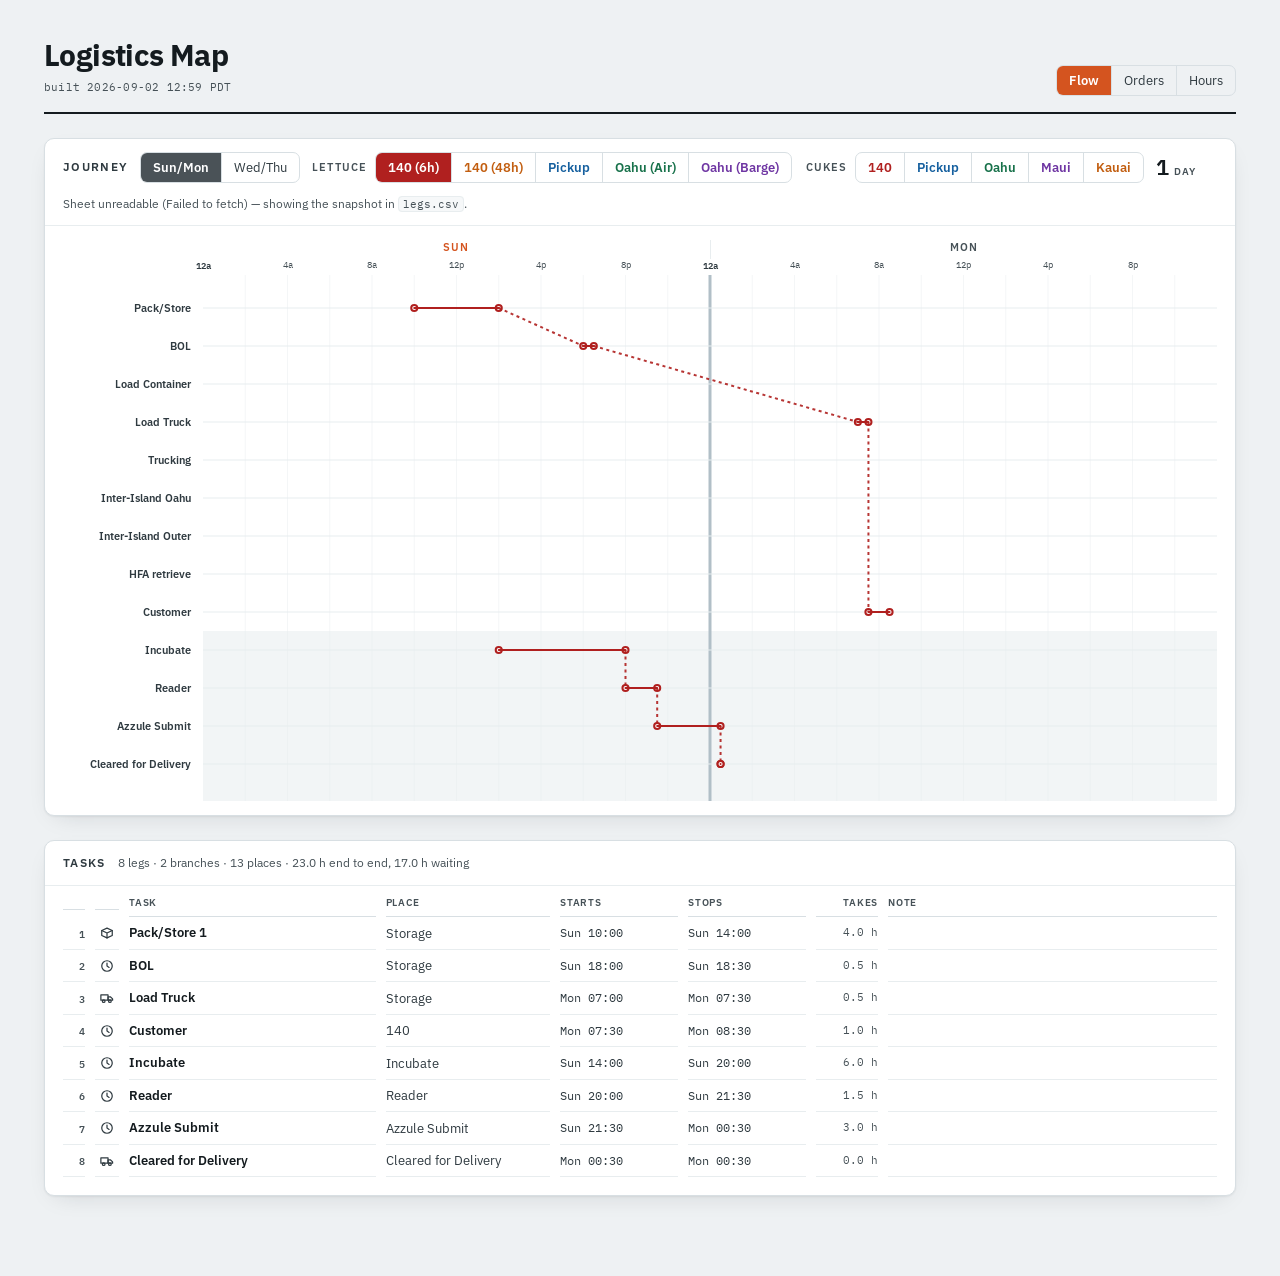
==== commit 0fb40f11: "Stamp the build time on the page Nothing had reverted twice today; the page was cached. GitHub Pages" ====
--- a/index.html
+++ b/index.html
@@ -30,6 +30,8 @@
   border-bottom:2px solid var(--ink); padding-bottom:16px}
 h1{margin:0; font-size:30px; font-weight:700; letter-spacing:-.02em}
 .sub{color:var(--ink-2); font-size:14px; margin:2px 0 0}
+.built{margin:3px 0 0; font-family:"IBM Plex Mono",monospace; font-size:10.5px;
+  letter-spacing:.02em; color:var(--ink-3)}
 .panel{background:var(--card); border:1px solid var(--line); border-radius:10px; box-shadow:var(--shadow)}
 .panel-hd{display:flex; flex-wrap:wrap; align-items:center; gap:12px; padding:13px 18px;
   border-bottom:1px solid var(--line-2)}
@@ -372,6 +374,10 @@
   <header>
     <div>
       <h1>Logistics Map</h1>
+      <!-- Which build you are looking at. GitHub Pages serves this with a ten
+           minute max-age and the dashboard is iframed inside aloha.ag, so a
+           stale copy is easy to mistake for a change that did not take. -->
+      <p class="built">built 2026-09-02 12:59 PDT</p>
     </div>
     <nav class="seg tabs" id="tabs"></nav>
   </header>
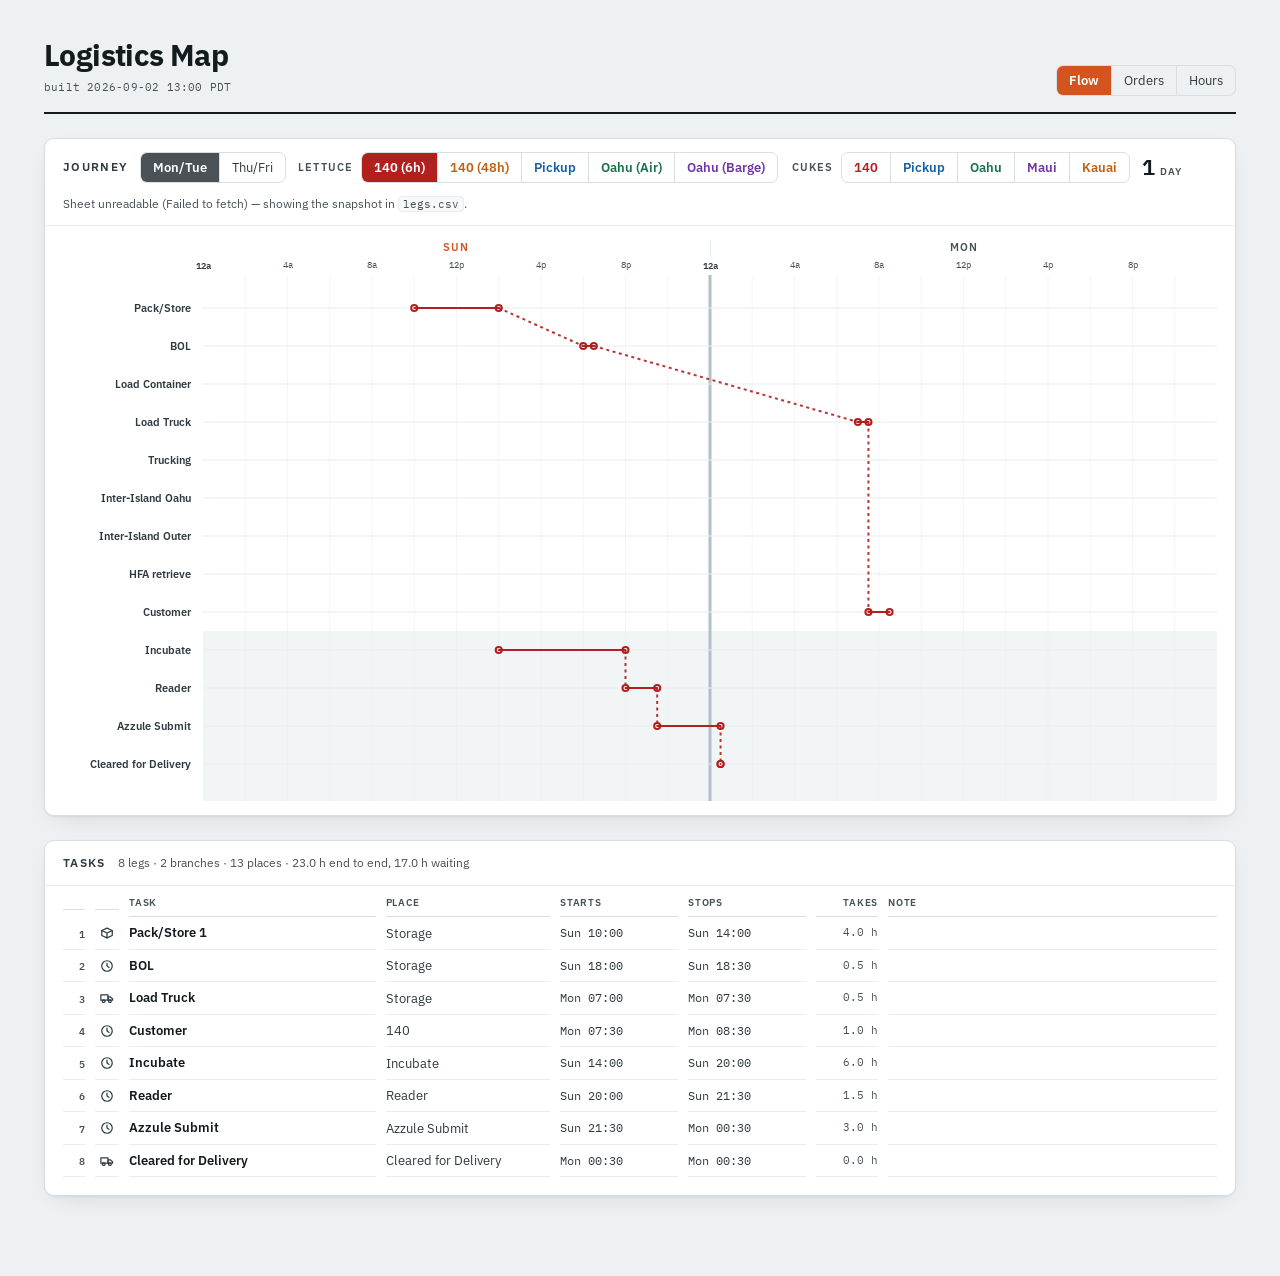
==== commit cc0f139c: "The cut chips name the days the journeys start Mon/Tue and Thu/Fri rather than Sun/Mon and Wed/Thu. " ====
--- a/index.html
+++ b/index.html
@@ -377,7 +377,7 @@
       <!-- Which build you are looking at. GitHub Pages serves this with a ten
            minute max-age and the dashboard is iframed inside aloha.ag, so a
            stale copy is easy to mistake for a change that did not take. -->
-      <p class="built">built 2026-09-02 12:59 PDT</p>
+      <p class="built">built 2026-09-02 13:00 PDT</p>
     </div>
     <nav class="seg tabs" id="tabs"></nav>
   </header>
@@ -1701,9 +1701,15 @@
 
   // We cut on the anchor day and the day after, and both feed the same
   // departure, so the pair is the honest label for the choice.
+  //
+  // The pair named is the two days the journeys START, which is the day after
+  // the anchor and the one after that -- Sun anchors Mon/Tue, Wed anchors
+  // Thu/Fri. A label only: `start` stays the anchor day everywhere it is used,
+  // which is what the chart is drawn from and what the sheet's Start Day counts
+  // from. Change this and you change what the chips read, nothing else.
   function cutLabel(day) {
     var i = DOW.indexOf(day);
-    return i < 0 ? day : day + '/' + DOW[(i + 1) % 7];
+    return i < 0 ? day : DOW[(i + 1) % 7] + '/' + DOW[(i + 2) % 7];
   }
 
   function uniq(list) {
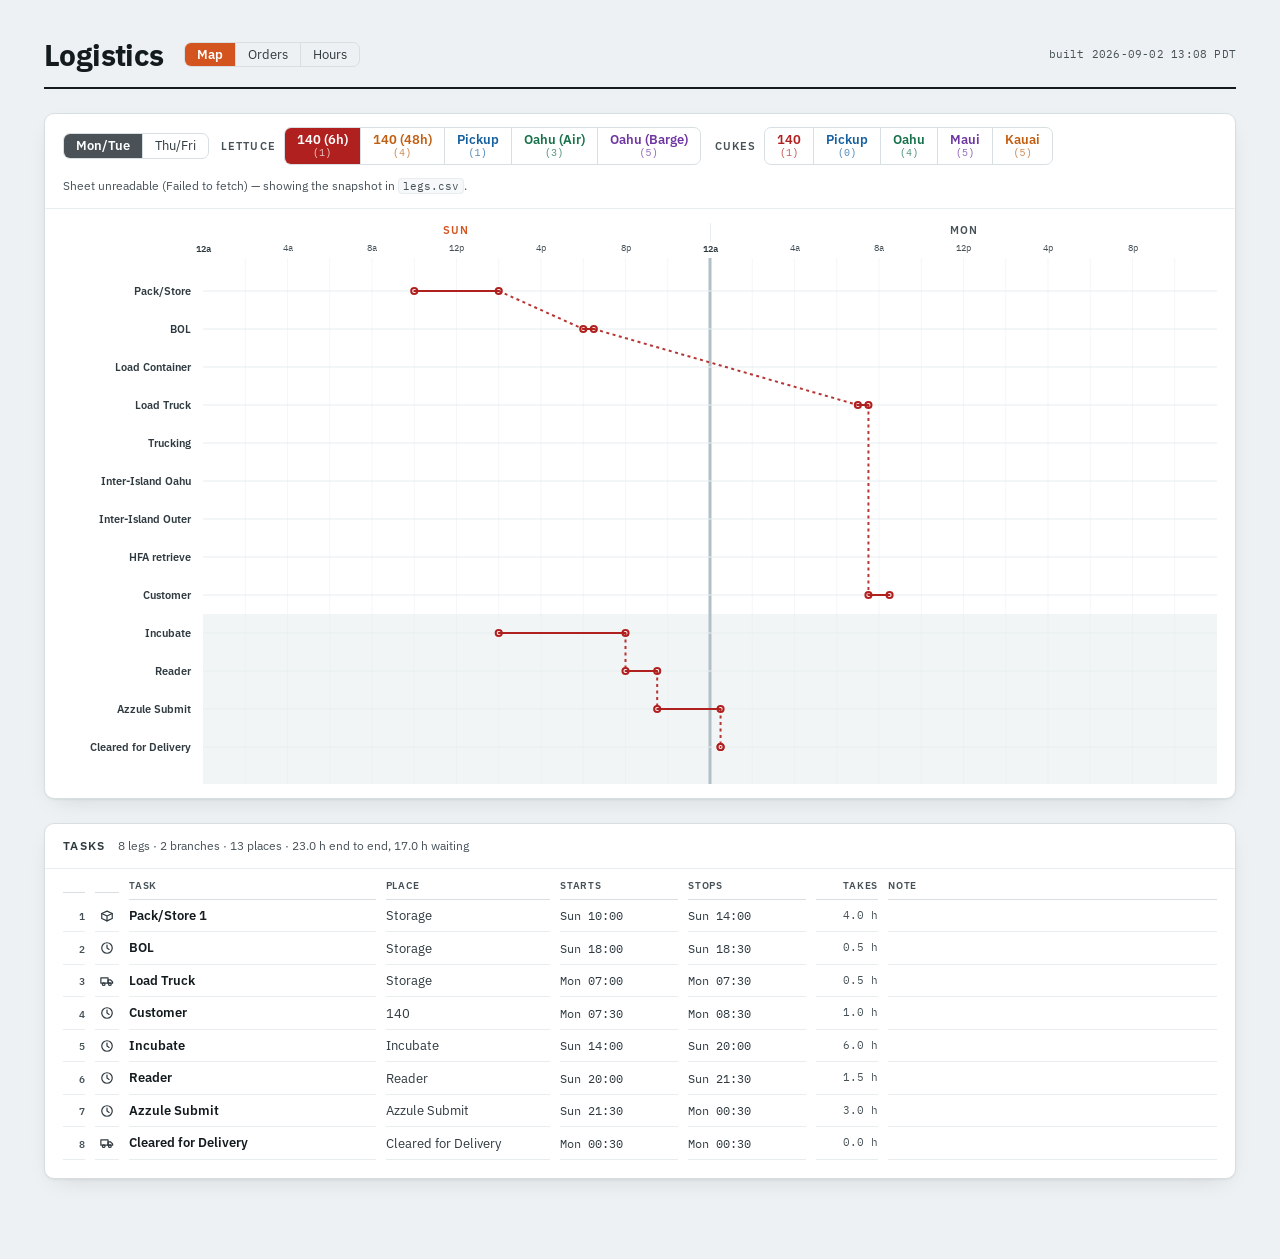
==== commit fbd9577b: "Give the window back two rows, and put the days on the chips The head was three stacked rows -- titl" ====
--- a/index.html
+++ b/index.html
@@ -26,11 +26,11 @@
   font-family:"IBM Plex Sans",-apple-system,BlinkMacSystemFont,"Segoe UI",sans-serif;
   -webkit-font-smoothing:antialiased}
 .wrap{max-width:1240px; margin:0 auto; padding:32px 24px 80px; display:flex; flex-direction:column; gap:24px}
-header{display:flex; flex-wrap:wrap; align-items:flex-end; gap:16px 28px;
-  border-bottom:2px solid var(--ink); padding-bottom:16px}
+header{display:flex; flex-wrap:wrap; align-items:center; gap:10px 20px;
+  border-bottom:2px solid var(--ink); padding-bottom:10px}
 h1{margin:0; font-size:30px; font-weight:700; letter-spacing:-.02em}
 .sub{color:var(--ink-2); font-size:14px; margin:2px 0 0}
-.built{margin:3px 0 0; font-family:"IBM Plex Mono",monospace; font-size:10.5px;
+.built{margin:0 0 0 auto; font-family:"IBM Plex Mono",monospace; font-size:10.5px;
   letter-spacing:.02em; color:var(--ink-3)}
 .panel{background:var(--card); border:1px solid var(--line); border-radius:10px; box-shadow:var(--shadow)}
 .panel-hd{display:flex; flex-wrap:wrap; align-items:center; gap:12px; padding:13px 18px;
@@ -45,7 +45,8 @@
 .btn.solid{background:var(--ink); border-color:var(--ink); color:var(--card); font-weight:600}
 .btn.solid:hover{background:var(--accent); border-color:var(--accent); color:#fff}
 .seg{display:inline-flex; border:1px solid var(--line); border-radius:7px; overflow:hidden}
-.seg a{padding:5px 12px; font-size:12.5px; color:var(--ink-2); cursor:pointer; white-space:nowrap;
+.seg a{padding:4px 12px; font-size:12.5px; color:var(--ink-2); cursor:pointer; white-space:nowrap;
+  display:flex; flex-direction:column; align-items:center; line-height:1.25;
   border-left:1px solid var(--line)}
 .seg a:first-child{border-left:none}
 .seg a.on{background:var(--accent); color:#fff; font-weight:600}
@@ -156,7 +157,7 @@
 @media (max-width:1150px){ .tasks{overflow-x:auto} .grid{min-width:1120px} }
 
 /* ---------- tabs ---------- */
-.tabs{margin-left:auto}
+.tabs{margin-left:0}
 .page{display:flex; flex-direction:column; gap:24px}
 .page[hidden]{display:none}
 code{font-family:"IBM Plex Mono",monospace; font-size:.92em; background:var(--card-2);
@@ -164,9 +165,8 @@
 
 /* The day count, in the corner of the journey bar. Only ever filled for a
    single journey -- see app.js. */
-.res{display:flex; align-items:baseline; gap:5px; margin-left:4px}
-.res b{font-family:"IBM Plex Mono",monospace; font-size:22px; font-weight:600; line-height:1}
-.res small{font-size:10px; letter-spacing:.09em; text-transform:uppercase; color:var(--ink-3); font-weight:600}
+.seg a small{font-family:"IBM Plex Mono",monospace; font-size:10px; font-weight:500;
+  opacity:.72; letter-spacing:.02em}
 
 /* ---------- the task list, now a reading rather than a form ---------- */
 .grid{display:grid; gap:0 10px; align-items:center;
@@ -371,22 +371,22 @@
 </head>
 <body>
 <div class="wrap">
+  <!-- One row: the name, what you are looking at, and which build it is. The
+       title had a line of its own and the tabs a line of their own, which cost
+       two rows of the window to four words and three buttons. -->
   <header>
-    <div>
-      <h1>Logistics Map</h1>
-      <!-- Which build you are looking at. GitHub Pages serves this with a ten
-           minute max-age and the dashboard is iframed inside aloha.ag, so a
-           stale copy is easy to mistake for a change that did not take. -->
-      <p class="built">built 2026-09-02 13:00 PDT</p>
-    </div>
+    <h1>Logistics</h1>
     <nav class="seg tabs" id="tabs"></nav>
+    <!-- GitHub Pages serves this with a ten minute max-age and the dashboard is
+         iframed inside aloha.ag, so a stale copy is easy to mistake for a
+         change that did not take. -->
+    <p class="built">built 2026-09-02 13:08 PDT</p>
   </header>
 
   <!-- Flow -->
   <section class="page" id="page-flow">
     <div class="panel">
       <div class="panel-hd">
-        <h2>Journey</h2>
         <span class="seg" id="pick-when"></span>
         <span class="picks" id="pick-jrns"></span>
         <span class="note" id="src"></span>
@@ -1537,7 +1537,7 @@
   }
 
   // ── Render ────────────────────────────────────────────────────────────────
-  var TABS = [['flow', 'Flow'], ['orders', 'Orders'], ['hours', 'Hours']];
+  var TABS = [['flow', 'Map'], ['orders', 'Orders'], ['hours', 'Hours']];
   function paint() {
     seg('tabs', TABS, S.tab, function (v) { S.tab = v; save(); paint(); });
     TABS.forEach(function (t) {
@@ -1611,14 +1611,6 @@
                  winSpan(winOf(flow, o.pl));
         }).join('; ') + '.</div>';
     }
-    // How long it takes is a fact about one journey. Several of them have no
-    // single duration between them, so it is blank rather than averaged. The
-    // hours are on the task list a scroll below, so the chip row carries the
-    // one number you cannot get by looking at the chart -- reading five days
-    // off the axis means counting the midnight rules.
-    document.getElementById('jdays').innerHTML = flow.many ? '' :
-      '<b>' + r.days + '</b><small>' + (r.days === 1 ? 'day' : 'days') + '</small>';
-
     document.getElementById('warn').innerHTML = warn;
     document.getElementById('tnote').textContent =
       flow.tasks.length + ' legs · ' + (flow.branches || []).length + ' branches · ' +
@@ -1776,6 +1768,24 @@
   }
 
 
+  // Every run behind a chip that the cut-day choice lets through, measured the
+  // way the corner used to measure the selection: first start to last stop, in
+  // days. Distinct values collapse to a range.
+  function daysOf(key) {
+    var when = (S.sel || {}).when || [];
+    var runs = F.filter(function (f) {
+      return jrnKey(f) === key && (!when.length || when.indexOf(f.start) >= 0);
+    });
+    var out = [];
+    runs.forEach(function (f) {
+      var d = read(f).days;
+      if (out.indexOf(d) < 0) out.push(d);
+    });
+    if (!out.length) return '';
+    out.sort(function (a, b) { return a - b; });
+    return '(' + (out.length > 1 ? out[0] + '\u2013' + out[out.length - 1] : out[0]) + ')';
+  }
+
   function jrnFor(key) {
     for (var i = 0; i < F.length; i++) if (jrnKey(F[i]) === key) return F[i];
     return null;
@@ -1807,14 +1817,10 @@
     var host = document.getElementById('pick-jrns');
     if (!host) return;
     var crops = uniq(F.map(function (f) { return f.crop || ''; }));
-    // The day count rides inside the row rather than beside it. As a sibling
-    // of .picks it was a second flex item after one that fills the line, so it
-    // wrapped to a line of its own however short it got; inside, it is the item
-    // after the last chip and breaks only when the chips themselves do.
     host.innerHTML = crops.map(function (c, n) {
       return '<span class="lbl">' + esc(c) + '</span><span class="seg" id="pick-c' + n +
         '"></span>';
-    }).join('') + '<span class="res" id="jdays"></span>';
+    }).join('');
     crops.forEach(function (c, n) {
       var mine = F.filter(function (f) { return (f.crop || '') === c; });
       // Journeys to the same customer sit together: 140 twice over is one
@@ -1833,9 +1839,16 @@
       // In the journey's own colour, and in the stronger of its two shades: a
       // chip is the journey, not one run of it. Colour is the whole point of
       // the chip -- it is how you find that thread again in the chart.
+      //
+      // Under the name, how many days it takes. It used to be one figure beside
+      // the row, which meant it existed only while exactly one journey was on;
+      // per chip it is there for all of them at once, which is the comparison
+      // the row is for. A chip covers both cut days, so a journey whose two
+      // runs differ -- Kauai catches a different boat off each -- reads as a
+      // range rather than picking one.
       seg('pick-c' + n, opts.map(function (k) {
         var f = jrnFor(k);
-        return [k, f ? jrnLabel(f) : k, f ? 'j' + hueOf(f.name) + 'a' : ''];
+        return [k, f ? jrnLabel(f) : k, f ? 'j' + hueOf(f.name) + 'a' : '', daysOf(k)];
       }), S.sel.jrn || [], function (v) { toggle('jrn', v); });
     });
   }
@@ -1848,8 +1861,9 @@
     el.innerHTML = opts.map(function (o) {
       var on = chosen.some(function (c) { return String(o[0]) === String(c); });
       var tone = o[2] ? ' ' + o[2] : '';
+      var sub = o[3] ? '<small>' + esc(o[3]) + '</small>' : '';
       return '<a data-v="' + esc(o[0]) + '" class="' + esc((on ? 'on' : '') + tone) +
-        '">' + esc(o[1]) + '</a>';
+        '">' + esc(o[1]) + sub + '</a>';
     }).join('');
     [].slice.call(el.querySelectorAll('a')).forEach(function (a) {
       a.onclick = function () { cb(a.getAttribute('data-v')); };
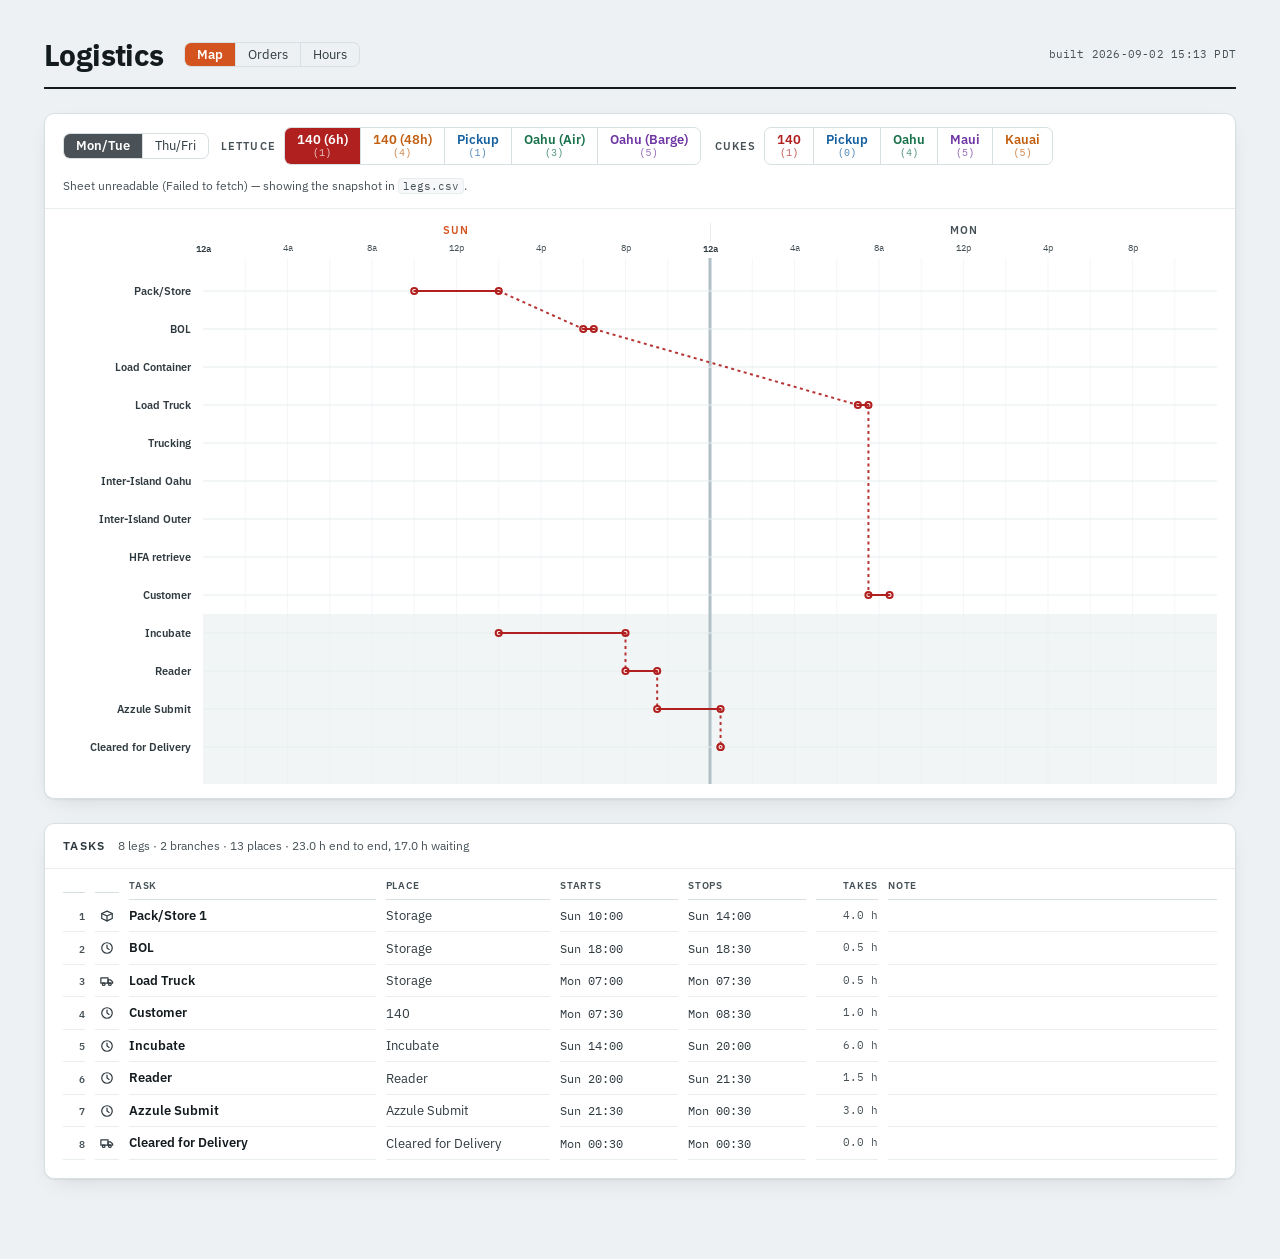
==== commit d0b6bb76: "The cut days move to reference.json, so the sheet can drop the row Every journey in the grid said "0" ====
--- a/index.html
+++ b/index.html
@@ -380,7 +380,7 @@
     <!-- GitHub Pages serves this with a ten minute max-age and the dashboard is
          iframed inside aloha.ag, so a stale copy is easy to mistake for a
          change that did not take. -->
-    <p class="built">built 2026-09-02 13:08 PDT</p>
+    <p class="built">built 2026-09-02 15:13 PDT</p>
   </header>
 
   <!-- Flow -->
@@ -428,7 +428,7 @@
 window.LEGS  = "Crop,Lettuce,Lettuce,Lettuce,Lettuce,Lettuce,Cukes,Cukes,Cukes,Cukes,Cukes\nFOB,140,Pickup,Oahu,Oahu,140,140,Pickup,Oahu,Maui,Kauai\nMode,Truck,,Air,Barge,Truck,Truck,,Barge,Barge,Barge\nHold,6h,6h,6h,6h,48h,,,,,\nStart Day,\"0, 3\",\"0, 3\",\"0, 3\",\"0, 3\",\"0, 3\",\"0, 3\",\"0, 3\",\"0, 3\",\"0, 3\",\"0, 3\"\nPack/Store 1,Sun 10:00-14:00,Sun 14:00-18:00,Sun 14:00-18:00,Sun 14:00-18:00,Sun 10:00-14:00,,,,,\nPack/Store 2,,,Mon 10:00-16:00,Mon 10:00-18:00,,,,,,\nBOL,Sun 18:00-18:30,Sun 18:00-18:30,Mon 16:00-16:30,Mon 18:00-18:30,Wed 18:00-18:30,Sun 18:00-18:30,Mon 10:00-12:00,Mon 10:00-14:00,Mon 10:00-14:00,Mon 10:00-14:00\nLoad Container,,,,Mon 18:30-19:00,,,,Mon 18:30-19:00,,\nLoad Truck,Mon 07:00-07:30,,Mon 16:30-17:00,,Thu 07:00-07:30,Mon 07:00-07:30,,Tue 06:30-07:00,Tue 06:30-07:00,Tue 06:30-07:00\nTrucking,,,Mon 17:00-18:00,Tue 07:00-08:00,,,,Tue 07:00-08:00,Tue 07:00-08:00,Tue 07:00-08:00\nInter-Island Oahu,,,Tue 03:00-05:00,Tue 18:00-Wed 12:00,,,,Tue 18:00-Wed 12:00,Tue 18:00-Wed 12:00,Tue 18:00-Wed 12:00\nInter-Island Outer,,,,,,,,,Wed 16:00-Thu 06:00,Thu 16:00-Fri 06:00\nRetrieve,,,Tue 06:00-07:00,Thu 08:00-10:00,,,,Thu 08:00-10:00,Fri 08:00-10:00,Fri 08:00-10:00\nCustomer,Mon 07:30-08:30,Mon 13:00-13:30,Wed 05:00-10:00,Fri 06:00-10:00,Thu 07:30-08:30,Mon 07:30-08:30,Mon 13:00-13:30,Fri 06:00-10:00,Sat 06:00-10:00,Sat 06:00-10:00";
 window.SHEET = "https://docs.google.com/spreadsheets/d/1JesEFq8X3tVDYi4_SbLs3u1lnG8Ch7NbiR7CvGlZS7Q/export?format=csv&gid=578288022";
 window.DATA = {"generated_from":"farm-freight-model data.json (sales_po x sales_po_line x sales_fob)","window":{"first":"2026-07-17","last":"2026-08-28"},"on_island_customer":"140 Kona","sales":[{"crop":"lettuce","wk":"2026-07-12","half":"early","bucket":"kona","lbs":420,"cases":40},{"crop":"lettuce","wk":"2026-07-12","half":"early","bucket":"pickup","lbs":578,"cases":119},{"crop":"lettuce","wk":"2026-07-12","half":"early","bucket":"off","lbs":1834,"cases":230},{"crop":"lettuce","wk":"2026-07-12","half":"early","bucket":"other","lbs":5,"cases":2},{"crop":"lettuce","wk":"2026-07-12","half":"late","bucket":"kona","lbs":420,"cases":40},{"crop":"lettuce","wk":"2026-07-12","half":"late","bucket":"pickup","lbs":489,"cases":111},{"crop":"lettuce","wk":"2026-07-12","half":"late","bucket":"off","lbs":3411,"cases":374},{"crop":"lettuce","wk":"2026-07-12","half":"late","bucket":"other","lbs":17,"cases":4},{"crop":"lettuce","wk":"2026-07-19","half":"early","bucket":"kona","lbs":630,"cases":60},{"crop":"lettuce","wk":"2026-07-19","half":"early","bucket":"pickup","lbs":506,"cases":115},{"crop":"lettuce","wk":"2026-07-19","half":"early","bucket":"off","lbs":3323,"cases":382},{"crop":"lettuce","wk":"2026-07-19","half":"late","bucket":"kona","lbs":630,"cases":60},{"crop":"lettuce","wk":"2026-07-19","half":"late","bucket":"pickup","lbs":582,"cases":114},{"crop":"lettuce","wk":"2026-07-19","half":"late","bucket":"off","lbs":2975,"cases":351},{"crop":"lettuce","wk":"2026-07-19","half":"late","bucket":"other","lbs":20,"cases":5},{"crop":"lettuce","wk":"2026-07-26","half":"early","bucket":"kona","lbs":630,"cases":60},{"crop":"lettuce","wk":"2026-07-26","half":"early","bucket":"pickup","lbs":618,"cases":122},{"crop":"lettuce","wk":"2026-07-26","half":"early","bucket":"off","lbs":3405,"cases":415},{"crop":"lettuce","wk":"2026-07-26","half":"early","bucket":"other","lbs":7,"cases":3},{"crop":"lettuce","wk":"2026-07-26","half":"late","bucket":"kona","lbs":420,"cases":40},{"crop":"lettuce","wk":"2026-07-26","half":"late","bucket":"pickup","lbs":677,"cases":128},{"crop":"lettuce","wk":"2026-07-26","half":"late","bucket":"off","lbs":2945,"cases":331},{"crop":"lettuce","wk":"2026-07-26","half":"late","bucket":"other","lbs":20,"cases":5},{"crop":"lettuce","wk":"2026-08-02","half":"early","bucket":"kona","lbs":630,"cases":60},{"crop":"lettuce","wk":"2026-08-02","half":"early","bucket":"pickup","lbs":521,"cases":104},{"crop":"lettuce","wk":"2026-08-02","half":"early","bucket":"off","lbs":3259,"cases":350},{"crop":"lettuce","wk":"2026-08-02","half":"early","bucket":"other","lbs":7,"cases":3},{"crop":"lettuce","wk":"2026-08-02","half":"late","bucket":"kona","lbs":420,"cases":40},{"crop":"lettuce","wk":"2026-08-02","half":"late","bucket":"pickup","lbs":603,"cases":127},{"crop":"lettuce","wk":"2026-08-02","half":"late","bucket":"off","lbs":2717,"cases":303},{"crop":"lettuce","wk":"2026-08-02","half":"late","bucket":"other","lbs":22,"cases":6},{"crop":"lettuce","wk":"2026-08-09","half":"early","bucket":"kona","lbs":630,"cases":60},{"crop":"lettuce","wk":"2026-08-09","half":"early","bucket":"pickup","lbs":739,"cases":146},{"crop":"lettuce","wk":"2026-08-09","half":"early","bucket":"off","lbs":2933,"cases":322},{"crop":"lettuce","wk":"2026-08-09","half":"early","bucket":"other","lbs":7,"cases":3},{"crop":"lettuce","wk":"2026-08-09","half":"late","bucket":"kona","lbs":420,"cases":40},{"crop":"lettuce","wk":"2026-08-09","half":"late","bucket":"pickup","lbs":1165,"cases":291},{"crop":"lettuce","wk":"2026-08-09","half":"late","bucket":"off","lbs":3114,"cases":344},{"crop":"lettuce","wk":"2026-08-09","half":"late","bucket":"other","lbs":33,"cases":11},{"crop":"lettuce","wk":"2026-08-16","half":"early","bucket":"kona","lbs":630,"cases":60},{"crop":"lettuce","wk":"2026-08-16","half":"early","bucket":"pickup","lbs":659,"cases":139},{"crop":"lettuce","wk":"2026-08-16","half":"early","bucket":"off","lbs":1438,"cases":164},{"crop":"lettuce","wk":"2026-08-16","half":"late","bucket":"kona","lbs":210,"cases":20},{"crop":"lettuce","wk":"2026-08-16","half":"late","bucket":"pickup","lbs":534,"cases":110},{"crop":"lettuce","wk":"2026-08-16","half":"late","bucket":"off","lbs":2498,"cases":287},{"crop":"lettuce","wk":"2026-08-16","half":"late","bucket":"other","lbs":26,"cases":8},{"crop":"lettuce","wk":"2026-08-23","half":"early","bucket":"kona","lbs":630,"cases":60},{"crop":"lettuce","wk":"2026-08-23","half":"early","bucket":"pickup","lbs":647,"cases":149},{"crop":"lettuce","wk":"2026-08-23","half":"early","bucket":"off","lbs":2183,"cases":261},{"crop":"lettuce","wk":"2026-08-23","half":"late","bucket":"kona","lbs":420,"cases":40},{"crop":"lettuce","wk":"2026-08-23","half":"late","bucket":"pickup","lbs":597,"cases":124},{"crop":"lettuce","wk":"2026-08-23","half":"late","bucket":"off","lbs":2778,"cases":316},{"crop":"lettuce","wk":"2026-08-23","half":"late","bucket":"other","lbs":31,"cases":10},{"crop":"cuke","wk":"2026-07-12","half":"early","bucket":"kona","lbs":4032,"cases":252},{"crop":"cuke","wk":"2026-07-12","half":"early","bucket":"pickup","lbs":13566,"cases":1030},{"crop":"cuke","wk":"2026-07-12","half":"early","bucket":"off","lbs":22076,"cases":1473},{"crop":"cuke","wk":"2026-07-12","half":"early","bucket":"other","lbs":112,"cases":8},{"crop":"cuke","wk":"2026-07-12","half":"late","bucket":"kona","lbs":3456,"cases":216},{"crop":"cuke","wk":"2026-07-12","half":"late","bucket":"pickup","lbs":6854,"cases":501},{"crop":"cuke","wk":"2026-07-12","half":"late","bucket":"off","lbs":17056,"cases":1154},{"crop":"cuke","wk":"2026-07-12","half":"late","bucket":"other","lbs":240,"cases":18},{"crop":"cuke","wk":"2026-07-19","half":"early","bucket":"kona","lbs":4512,"cases":282},{"crop":"cuke","wk":"2026-07-19","half":"early","bucket":"pickup","lbs":7775,"cases":531},{"crop":"cuke","wk":"2026-07-19","half":"early","bucket":"off","lbs":27684,"cases":1843},{"crop":"cuke","wk":"2026-07-19","half":"early","bucket":"other","lbs":112,"cases":8},{"crop":"cuke","wk":"2026-07-19","half":"late","bucket":"kona","lbs":3072,"cases":192},{"crop":"cuke","wk":"2026-07-19","half":"late","bucket":"pickup","lbs":6240,"cases":437},{"crop":"cuke","wk":"2026-07-19","half":"late","bucket":"off","lbs":20576,"cases":1388},{"crop":"cuke","wk":"2026-07-19","half":"late","bucket":"other","lbs":240,"cases":18},{"crop":"cuke","wk":"2026-07-26","half":"early","bucket":"kona","lbs":3936,"cases":246},{"crop":"cuke","wk":"2026-07-26","half":"early","bucket":"pickup","lbs":6347,"cases":434},{"crop":"cuke","wk":"2026-07-26","half":"early","bucket":"off","lbs":26140,"cases":1748},{"crop":"cuke","wk":"2026-07-26","half":"early","bucket":"other","lbs":112,"cases":8},{"crop":"cuke","wk":"2026-07-26","half":"late","bucket":"kona","lbs":4128,"cases":258},{"crop":"cuke","wk":"2026-07-26","half":"late","bucket":"pickup","lbs":6338,"cases":442},{"crop":"cuke","wk":"2026-07-26","half":"late","bucket":"off","lbs":22980,"cases":1529},{"crop":"cuke","wk":"2026-07-26","half":"late","bucket":"other","lbs":200,"cases":15},{"crop":"cuke","wk":"2026-08-02","half":"early","bucket":"kona","lbs":4128,"cases":258},{"crop":"cuke","wk":"2026-08-02","half":"early","bucket":"pickup","lbs":7054,"cases":483},{"crop":"cuke","wk":"2026-08-02","half":"early","bucket":"off","lbs":22804,"cases":1511},{"crop":"cuke","wk":"2026-08-02","half":"early","bucket":"other","lbs":112,"cases":8},{"crop":"cuke","wk":"2026-08-02","half":"late","bucket":"kona","lbs":3840,"cases":240},{"crop":"cuke","wk":"2026-08-02","half":"late","bucket":"pickup","lbs":6664,"cases":469},{"crop":"cuke","wk":"2026-08-02","half":"late","bucket":"off","lbs":23636,"cases":1569},{"crop":"cuke","wk":"2026-08-02","half":"late","bucket":"other","lbs":248,"cases":20},{"crop":"cuke","wk":"2026-08-09","half":"early","bucket":"kona","lbs":3360,"cases":210},{"crop":"cuke","wk":"2026-08-09","half":"early","bucket":"pickup","lbs":7187,"cases":495},{"crop":"cuke","wk":"2026-08-09","half":"early","bucket":"off","lbs":26000,"cases":1726},{"crop":"cuke","wk":"2026-08-09","half":"early","bucket":"other","lbs":112,"cases":8},{"crop":"cuke","wk":"2026-08-09","half":"late","bucket":"kona","lbs":3456,"cases":216},{"crop":"cuke","wk":"2026-08-09","half":"late","bucket":"pickup","lbs":5763,"cases":422},{"crop":"cuke","wk":"2026-08-09","half":"late","bucket":"off","lbs":22712,"cases":1536},{"crop":"cuke","wk":"2026-08-09","half":"late","bucket":"other","lbs":308,"cases":23},{"crop":"cuke","wk":"2026-08-16","half":"early","bucket":"kona","lbs":5664,"cases":354},{"crop":"cuke","wk":"2026-08-16","half":"early","bucket":"pickup","lbs":6974,"cases":473},{"crop":"cuke","wk":"2026-08-16","half":"early","bucket":"off","lbs":23416,"cases":1556},{"crop":"cuke","wk":"2026-08-16","half":"early","bucket":"other","lbs":112,"cases":8},{"crop":"cuke","wk":"2026-08-16","half":"late","bucket":"kona","lbs":4704,"cases":294},{"crop":"cuke","wk":"2026-08-16","half":"late","bucket":"pickup","lbs":5904,"cases":429},{"crop":"cuke","wk":"2026-08-16","half":"late","bucket":"off","lbs":18740,"cases":1263},{"crop":"cuke","wk":"2026-08-16","half":"late","bucket":"other","lbs":308,"cases":23},{"crop":"cuke","wk":"2026-08-23","half":"early","bucket":"kona","lbs":4032,"cases":252},{"crop":"cuke","wk":"2026-08-23","half":"early","bucket":"pickup","lbs":7011,"cases":487},{"crop":"cuke","wk":"2026-08-23","half":"early","bucket":"off","lbs":23480,"cases":1588},{"crop":"cuke","wk":"2026-08-23","half":"early","bucket":"other","lbs":112,"cases":8},{"crop":"cuke","wk":"2026-08-23","half":"late","bucket":"kona","lbs":4320,"cases":270},{"crop":"cuke","wk":"2026-08-23","half":"late","bucket":"pickup","lbs":5865,"cases":422},{"crop":"cuke","wk":"2026-08-23","half":"late","bucket":"off","lbs":24932,"cases":1689},{"crop":"cuke","wk":"2026-08-23","half":"late","bucket":"other","lbs":284,"cases":21}],"packs":[{"wk":"2026-07-12","half":"early","on":{"LW":56,"LF":23,"TRAY":82},"off":{"LW":122,"LF":40,"TRAY":68}},{"wk":"2026-07-12","half":"late","on":{"LW":54,"LF":17,"TRAY":84},"off":{"LW":302,"LF":10,"TRAY":62}},{"wk":"2026-07-19","half":"early","on":{"LW":73,"LF":18,"TRAY":84},"off":{"LW":262,"LF":39,"TRAY":81}},{"wk":"2026-07-19","half":"late","on":{"LW":76,"LF":26,"TRAY":77},"off":{"LW":262,"LF":3,"TRAY":86}},{"wk":"2026-07-26","half":"early","on":{"LW":81,"LF":22,"TRAY":82},"off":{"LW":262,"LF":40,"TRAY":113}},{"wk":"2026-07-26","half":"late","on":{"LW":60,"LF":30,"TRAY":83},"off":{"LW":262,"LF":5,"TRAY":64}},{"wk":"2026-08-02","half":"early","on":{"LW":76,"LF":20,"TRAY":71},"off":{"LW":262,"LF":40,"TRAY":48}},{"wk":"2026-08-02","half":"late","on":{"LW":55,"LF":26,"TRAY":92},"off":{"LW":242,"LF":5,"TRAY":56}},{"wk":"2026-08-09","half":"early","on":{"LW":74,"LF":38,"TRAY":97},"off":{"LW":263,"LF":5,"TRAY":54}},{"wk":"2026-08-09","half":"late","on":{"LW":53,"LF":53,"TRAY":236},"off":{"LW":262,"LF":23,"TRAY":59}},{"wk":"2026-08-16","half":"early","on":{"LW":70,"LF":34,"TRAY":95},"off":{"LW":123,"LF":7,"TRAY":34}},{"wk":"2026-08-16","half":"late","on":{"LW":35,"LF":22,"TRAY":81},"off":{"LW":202,"LF":24,"TRAY":61}},{"wk":"2026-08-23","half":"early","on":{"LW":78,"LF":21,"TRAY":110},"off":{"LW":184,"LF":10,"TRAY":67}},{"wk":"2026-08-23","half":"late","on":{"LW":57,"LF":24,"TRAY":93},"off":{"LW":243,"LF":8,"TRAY":65}}],"pack_groups":[["LW","LW"],["LF","LF"],["TRAY","LR/AR/WR"]]};
-window.REF = {"hours":[{"place":"140","days":[0,1,1,1,1,1,1],"open":4.0,"close":11.0,"note":"Receiving. The only gate on-island."},{"place":"KOA","days":[1,1,1,1,1,1,0],"open":6.0,"close":17.0,"note":"Aloha Air Cargo counter. Six days \u2014 dark Saturday."},{"place":"KWH","days":[0,1,1,1,1,1,0],"open":7.0,"close":11.0,"note":"Young Brothers. Cargo acceptance ahead of the sailing."},{"place":"HNL","days":[1,1,1,1,1,1,0],"open":6.0,"close":17.0,"note":"Aloha Air Cargo Honolulu. Six days \u2014 dark Saturday, same counter hours as KOA. The barge's Honolulu end is YBHNL, not this."},{"place":"YBHNL","days":[0,1,1,1,1,1,0],"open":7.0,"close":16.0,"note":"Young Brothers Honolulu. Same window as Kawaihae."},{"place":"HFA","days":[0,1,1,1,1,1,0],"open":6.0,"close":18.0,"note":"Collects, then runs the route."},{"place":"Kahului","days":[0,1,1,1,1,1,1],"open":7.0,"close":15.0,"note":"Young Brothers. Available the next business day after arrival."},{"place":"HFA Kahului","days":[0,1,1,1,1,1,0],"open":6.0,"close":15.0,"note":"Collects, then runs the route."},{"place":"Nawiliwili","days":[0,1,1,1,1,1,0],"open":7.0,"close":16.0,"note":"Young Brothers Kauai. Same window as KWH."},{"place":"HFA Kauai","days":[0,1,1,1,1,1,0],"open":6.0,"close":15.0,"note":"Collects, then runs the route."},{"place":"Customer receiving","days":[0,1,1,1,1,1,1],"open":5.0,"close":12.0,"note":"The back door at the other end."}],"sites":[{"place":"PH","note":"Hawaii Farming packhouse. The whole journey starts here."},{"place":"Storage","note":"Always open \u2014 it is our own cooler."},{"place":"Lettuce loading dock","note":""},{"place":"Lab","note":"The incubation runs whether or not anyone is watching it."},{"place":"Container","note":"Our yard. We are here when the packhouse is."},{"place":"Customer truck","note":"They collect while we are here."}],"sailings":[{"route":"Kawaihae to Honolulu","departs":"Tue 18:00","arrives":"Wed 06:00","connects":"","note":""},{"route":"Kawaihae to Honolulu","departs":"Fri 18:00","arrives":"Sat 06:00","connects":"","note":""},{"route":"Honolulu to Kahului","departs":"Wed 16:00","arrives":"Thu 06:00","connects":"the Tuesday sailing","note":"Maui is level with Oahu off this one."},{"route":"Honolulu to Kahului","departs":"Mon 16:00","arrives":"Tue 06:00","connects":"the Friday sailing","note":"Maui falls a day behind Oahu off this one."},{"route":"Honolulu to Nawiliwili","departs":"Mon","arrives":"Tue","connects":"the Friday sailing","note":"Kauai. Accepted in Honolulu Mon, Wed & Thu until 11am; available at Nawiliwili the next business day after arrival."},{"route":"Honolulu to Nawiliwili","departs":"Thu","arrives":"Fri","connects":"the Tuesday sailing","note":"Kauai. A Wednesday Honolulu arrival is not available until Thursday, so it makes this boat with hours to spare and lands Friday \u2014 level with Oahu."}],"hold":{"_":"Test and hold. Each stage is a lane and its hours is how long that stage takes, so the chain draws as a staircase whose steps are the waits; the last stage is where it ends and takes no time. The clock starts when packing ends. A journey picks a recipe by name with its Hold column -- the names are what they are, 6h and 48h, so the sheet and the toggle say the same thing. Branch 2 rows in the sheet are ignored either way.","branch":"2","starts_after":["Pack/Store 2","Pack/Store 1","Packing","BOL"],"recipes":{"6h":[{"place":"Incubate","hours":6},{"place":"Reader","hours":1.5},{"place":"Azzule Submit","hours":3},{"place":"Cleared for Delivery"}],"48h":[{"place":"Incubate","hours":48},{"place":"Reader","hours":1.5},{"place":"Azzule Submit","hours":3},{"place":"Cleared for Delivery"}]}},"steps":{"_":"The order of the steps is the order of the lanes. A step names the places it runs between; where that depends on the journey, transport or fob overrides it -- fob first, then transport, then the plain pair. An override that has no entry for this journey falls through to the next, so a step can be told apart by island where it needs to be and by vehicle everywhere else. Every place named here needs a row in hours (a gate) or in sites (ours). A step may list what it was called before under was, so renaming one does not have to happen in two places at once. A step marked sticks:next keeps the gap it was written with to the step after it, so that when a later step is pushed it comes along rather than being left to sit. The order here is the fallback; where the sheet names a step, the sheet's row order wins, so the chart's rows are the sheet's rows. A step may name a `row`: two steps that share one draw on the same line of the chart, keeping their own names, their own cells in the sheet and their own bars. Pack/Store 1 and 2 do -- they are the same packing done twice, and two rows made a one-day journey look like it skipped something.","order":[{"step":"Pack/Store 1","places":["PH","Storage"],"row":"Pack/Store"},{"step":"Pack/Store 2","places":["PH","Storage"],"row":"Pack/Store"},{"step":"BOL","places":["Storage","Storage"]},{"step":"Load Container","places":["Storage","Container"]},{"step":"Load Truck","sticks":"next","was":["Load"],"places":["Storage","Storage"]},{"step":"Trucking","was":["Drayage"],"transport":{"Air":["Storage","KOA"],"Barge":["Storage","KWH"]}},{"step":"Inter-Island Oahu","was":["Inter-Island","Transport"],"transport":{"Air":["KOA","HNL"],"Barge":["KWH","YBHNL"]}},{"step":"Inter-Island Outer","fob":{"Maui":["YBHNL","Kahului"],"Kauai":["YBHNL","Nawiliwili"]}},{"step":"HFA retrieve","was":["Retrieve"],"transport":{"Air":["HNL","HFA"],"Barge":["YBHNL","HFA"]},"fob":{"Maui":["Kahului","HFA Kahului"],"Kauai":["Nawiliwili","HFA Kauai"]}},{"step":"Customer","fob":{"140":["Storage","140"],"Pickup":["Storage","Customer truck"],"Oahu":["HFA","Customer receiving"],"Maui":["HFA Kahului","Customer receiving"],"Kauai":["HFA Kauai","Customer receiving"],"Off-island":["HFA","Customer receiving"]}}]}};
+window.REF = {"hours":[{"place":"140","days":[0,1,1,1,1,1,1],"open":4.0,"close":11.0,"note":"Receiving. The only gate on-island."},{"place":"KOA","days":[1,1,1,1,1,1,0],"open":6.0,"close":17.0,"note":"Aloha Air Cargo counter. Six days \u2014 dark Saturday."},{"place":"KWH","days":[0,1,1,1,1,1,0],"open":7.0,"close":11.0,"note":"Young Brothers. Cargo acceptance ahead of the sailing."},{"place":"HNL","days":[1,1,1,1,1,1,0],"open":6.0,"close":17.0,"note":"Aloha Air Cargo Honolulu. Six days \u2014 dark Saturday, same counter hours as KOA. The barge's Honolulu end is YBHNL, not this."},{"place":"YBHNL","days":[0,1,1,1,1,1,0],"open":7.0,"close":16.0,"note":"Young Brothers Honolulu. Same window as Kawaihae."},{"place":"HFA","days":[0,1,1,1,1,1,0],"open":6.0,"close":18.0,"note":"Collects, then runs the route."},{"place":"Kahului","days":[0,1,1,1,1,1,1],"open":7.0,"close":15.0,"note":"Young Brothers. Available the next business day after arrival."},{"place":"HFA Kahului","days":[0,1,1,1,1,1,0],"open":6.0,"close":15.0,"note":"Collects, then runs the route."},{"place":"Nawiliwili","days":[0,1,1,1,1,1,0],"open":7.0,"close":16.0,"note":"Young Brothers Kauai. Same window as KWH."},{"place":"HFA Kauai","days":[0,1,1,1,1,1,0],"open":6.0,"close":15.0,"note":"Collects, then runs the route."},{"place":"Customer receiving","days":[0,1,1,1,1,1,1],"open":5.0,"close":12.0,"note":"The back door at the other end."}],"sites":[{"place":"PH","note":"Hawaii Farming packhouse. The whole journey starts here."},{"place":"Storage","note":"Always open \u2014 it is our own cooler."},{"place":"Lettuce loading dock","note":""},{"place":"Lab","note":"The incubation runs whether or not anyone is watching it."},{"place":"Container","note":"Our yard. We are here when the packhouse is."},{"place":"Customer truck","note":"They collect while we are here."}],"sailings":[{"route":"Kawaihae to Honolulu","departs":"Tue 18:00","arrives":"Wed 06:00","connects":"","note":""},{"route":"Kawaihae to Honolulu","departs":"Fri 18:00","arrives":"Sat 06:00","connects":"","note":""},{"route":"Honolulu to Kahului","departs":"Wed 16:00","arrives":"Thu 06:00","connects":"the Tuesday sailing","note":"Maui is level with Oahu off this one."},{"route":"Honolulu to Kahului","departs":"Mon 16:00","arrives":"Tue 06:00","connects":"the Friday sailing","note":"Maui falls a day behind Oahu off this one."},{"route":"Honolulu to Nawiliwili","departs":"Mon","arrives":"Tue","connects":"the Friday sailing","note":"Kauai. Accepted in Honolulu Mon, Wed & Thu until 11am; available at Nawiliwili the next business day after arrival."},{"route":"Honolulu to Nawiliwili","departs":"Thu","arrives":"Fri","connects":"the Tuesday sailing","note":"Kauai. A Wednesday Honolulu arrival is not available until Thursday, so it makes this boat with hours to spare and lands Friday \u2014 level with Oahu."}],"hold":{"_":"Test and hold. Each stage is a lane and its hours is how long that stage takes, so the chain draws as a staircase whose steps are the waits; the last stage is where it ends and takes no time. The clock starts when packing ends. A journey picks a recipe by name with its Hold column -- the names are what they are, 6h and 48h, so the sheet and the toggle say the same thing. Branch 2 rows in the sheet are ignored either way.","branch":"2","starts_after":["Pack/Store 2","Pack/Store 1","Packing","BOL"],"recipes":{"6h":[{"place":"Incubate","hours":6},{"place":"Reader","hours":1.5},{"place":"Azzule Submit","hours":3},{"place":"Cleared for Delivery"}],"48h":[{"place":"Incubate","hours":48},{"place":"Reader","hours":1.5},{"place":"Azzule Submit","hours":3},{"place":"Cleared for Delivery"}]}},"steps":{"_":"The order of the steps is the order of the lanes. A step names the places it runs between; where that depends on the journey, transport or fob overrides it -- fob first, then transport, then the plain pair. An override that has no entry for this journey falls through to the next, so a step can be told apart by island where it needs to be and by vehicle everywhere else. Every place named here needs a row in hours (a gate) or in sites (ours). A step may list what it was called before under was, so renaming one does not have to happen in two places at once. A step marked sticks:next keeps the gap it was written with to the step after it, so that when a later step is pushed it comes along rather than being left to sit. The order here is the fallback; where the sheet names a step, the sheet's row order wins, so the chart's rows are the sheet's rows. A step may name a `row`: two steps that share one draw on the same line of the chart, keeping their own names, their own cells in the sheet and their own bars. Pack/Store 1 and 2 do -- they are the same packing done twice, and two rows made a one-day journey look like it skipped something.","order":[{"step":"Pack/Store 1","places":["PH","Storage"],"row":"Pack/Store"},{"step":"Pack/Store 2","places":["PH","Storage"],"row":"Pack/Store"},{"step":"BOL","places":["Storage","Storage"]},{"step":"Load Container","places":["Storage","Container"]},{"step":"Load Truck","sticks":"next","was":["Load"],"places":["Storage","Storage"]},{"step":"Trucking","was":["Drayage"],"transport":{"Air":["Storage","KOA"],"Barge":["Storage","KWH"]}},{"step":"Inter-Island Oahu","was":["Inter-Island","Transport"],"transport":{"Air":["KOA","HNL"],"Barge":["KWH","YBHNL"]}},{"step":"Inter-Island Outer","fob":{"Maui":["YBHNL","Kahului"],"Kauai":["YBHNL","Nawiliwili"]}},{"step":"HFA retrieve","was":["Retrieve"],"transport":{"Air":["HNL","HFA"],"Barge":["YBHNL","HFA"]},"fob":{"Maui":["Kahului","HFA Kahului"],"Kauai":["Nawiliwili","HFA Kauai"]}},{"step":"Customer","fob":{"140":["Storage","140"],"Pickup":["Storage","Customer truck"],"Oahu":["HFA","Customer receiving"],"Maui":["HFA Kahului","Customer receiving"],"Kauai":["HFA Kauai","Customer receiving"],"Off-island":["HFA","Customer receiving"]}}]},"start_days":"0, 3"};
 </script>
 <script>
 (function () {
@@ -695,7 +695,11 @@
       // on a Sunday -- and then it waits for the next open day and everything
       // behind it waits with it. That is the whole difference between the two
       // runs, so only one of them is worth typing.
-      var days = String(head.start_day || '0').split(/[,;]+/)
+      // The sheet may still name its own; reference.json says what they are
+      // when it does not, because every journey said 0, 3 and the barge is not
+      // going to start sailing on different days.
+      var days = String(head.start_day || (window.REF || {}).start_days || '0')
+        .split(/[,;]+/)
         .map(function (x) { return x.trim(); })
         .filter(function (x) { return x !== ''; });
       if (!days.length) days = ['0'];
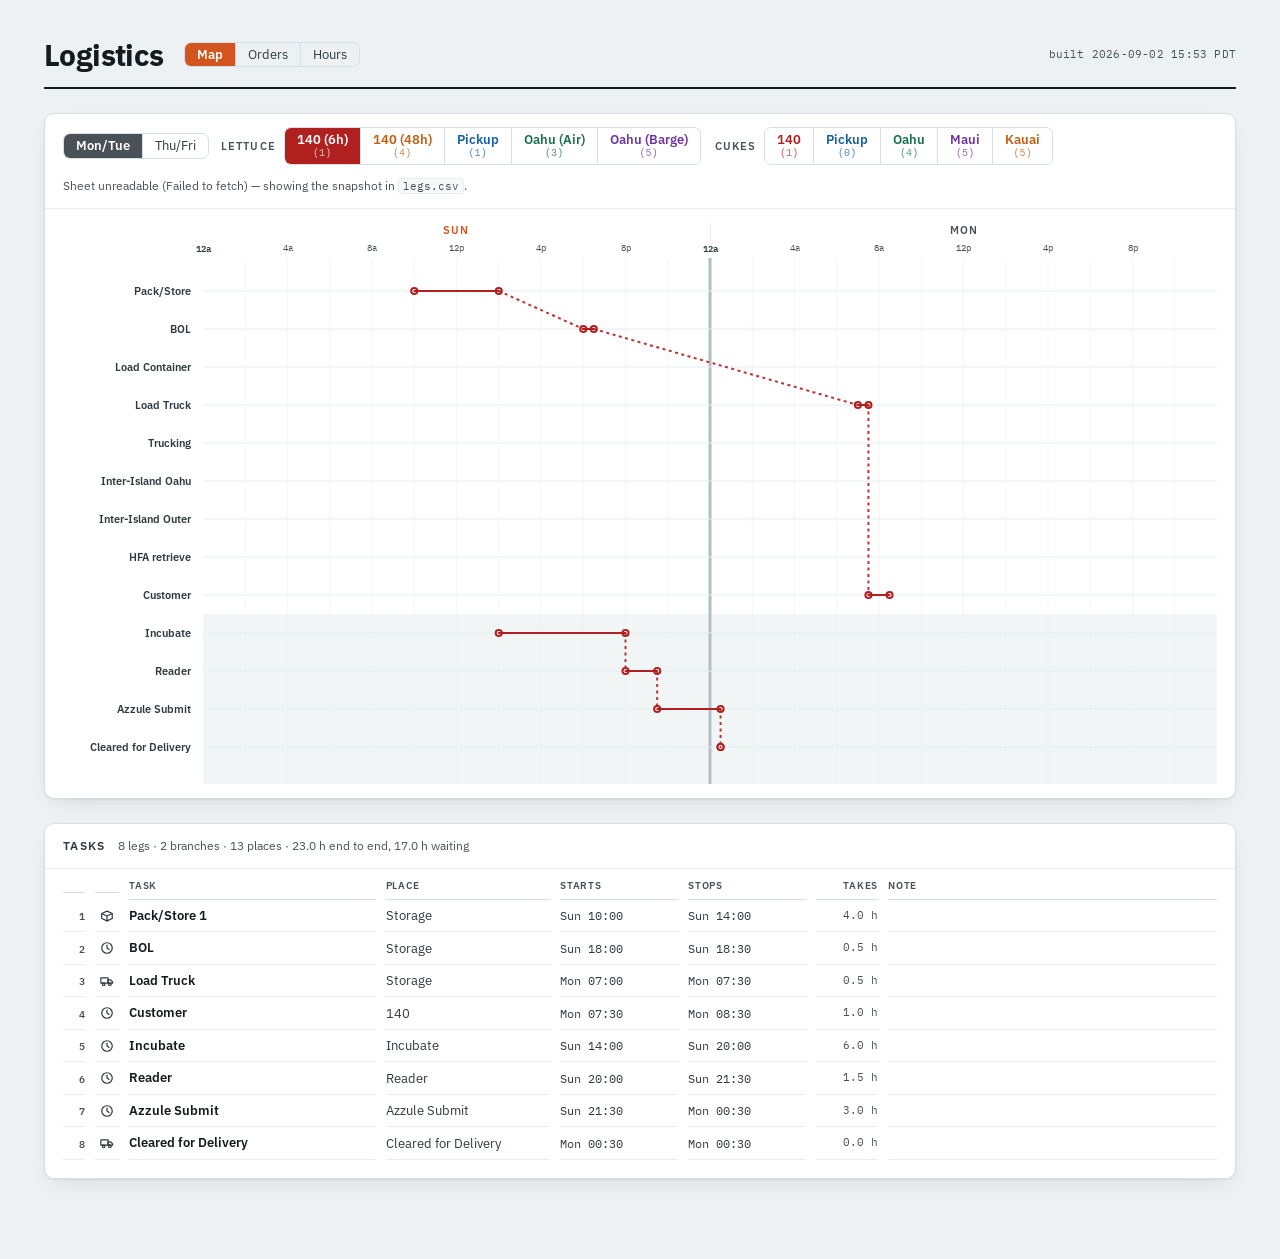
==== commit c04d5cd9: "Young Brothers ports carry the carrier's name, and every HFA closes at 18:00 The four barge ports ar" ====
--- a/index.html
+++ b/index.html
@@ -380,7 +380,7 @@
     <!-- GitHub Pages serves this with a ten minute max-age and the dashboard is
          iframed inside aloha.ag, so a stale copy is easy to mistake for a
          change that did not take. -->
-    <p class="built">built 2026-09-02 15:13 PDT</p>
+    <p class="built">built 2026-09-02 15:53 PDT</p>
   </header>
 
   <!-- Flow -->
@@ -428,7 +428,7 @@
 window.LEGS  = "Crop,Lettuce,Lettuce,Lettuce,Lettuce,Lettuce,Cukes,Cukes,Cukes,Cukes,Cukes\nFOB,140,Pickup,Oahu,Oahu,140,140,Pickup,Oahu,Maui,Kauai\nMode,Truck,,Air,Barge,Truck,Truck,,Barge,Barge,Barge\nHold,6h,6h,6h,6h,48h,,,,,\nStart Day,\"0, 3\",\"0, 3\",\"0, 3\",\"0, 3\",\"0, 3\",\"0, 3\",\"0, 3\",\"0, 3\",\"0, 3\",\"0, 3\"\nPack/Store 1,Sun 10:00-14:00,Sun 14:00-18:00,Sun 14:00-18:00,Sun 14:00-18:00,Sun 10:00-14:00,,,,,\nPack/Store 2,,,Mon 10:00-16:00,Mon 10:00-18:00,,,,,,\nBOL,Sun 18:00-18:30,Sun 18:00-18:30,Mon 16:00-16:30,Mon 18:00-18:30,Wed 18:00-18:30,Sun 18:00-18:30,Mon 10:00-12:00,Mon 10:00-14:00,Mon 10:00-14:00,Mon 10:00-14:00\nLoad Container,,,,Mon 18:30-19:00,,,,Mon 18:30-19:00,,\nLoad Truck,Mon 07:00-07:30,,Mon 16:30-17:00,,Thu 07:00-07:30,Mon 07:00-07:30,,Tue 06:30-07:00,Tue 06:30-07:00,Tue 06:30-07:00\nTrucking,,,Mon 17:00-18:00,Tue 07:00-08:00,,,,Tue 07:00-08:00,Tue 07:00-08:00,Tue 07:00-08:00\nInter-Island Oahu,,,Tue 03:00-05:00,Tue 18:00-Wed 12:00,,,,Tue 18:00-Wed 12:00,Tue 18:00-Wed 12:00,Tue 18:00-Wed 12:00\nInter-Island Outer,,,,,,,,,Wed 16:00-Thu 06:00,Thu 16:00-Fri 06:00\nRetrieve,,,Tue 06:00-07:00,Thu 08:00-10:00,,,,Thu 08:00-10:00,Fri 08:00-10:00,Fri 08:00-10:00\nCustomer,Mon 07:30-08:30,Mon 13:00-13:30,Wed 05:00-10:00,Fri 06:00-10:00,Thu 07:30-08:30,Mon 07:30-08:30,Mon 13:00-13:30,Fri 06:00-10:00,Sat 06:00-10:00,Sat 06:00-10:00";
 window.SHEET = "https://docs.google.com/spreadsheets/d/1JesEFq8X3tVDYi4_SbLs3u1lnG8Ch7NbiR7CvGlZS7Q/export?format=csv&gid=578288022";
 window.DATA = {"generated_from":"farm-freight-model data.json (sales_po x sales_po_line x sales_fob)","window":{"first":"2026-07-17","last":"2026-08-28"},"on_island_customer":"140 Kona","sales":[{"crop":"lettuce","wk":"2026-07-12","half":"early","bucket":"kona","lbs":420,"cases":40},{"crop":"lettuce","wk":"2026-07-12","half":"early","bucket":"pickup","lbs":578,"cases":119},{"crop":"lettuce","wk":"2026-07-12","half":"early","bucket":"off","lbs":1834,"cases":230},{"crop":"lettuce","wk":"2026-07-12","half":"early","bucket":"other","lbs":5,"cases":2},{"crop":"lettuce","wk":"2026-07-12","half":"late","bucket":"kona","lbs":420,"cases":40},{"crop":"lettuce","wk":"2026-07-12","half":"late","bucket":"pickup","lbs":489,"cases":111},{"crop":"lettuce","wk":"2026-07-12","half":"late","bucket":"off","lbs":3411,"cases":374},{"crop":"lettuce","wk":"2026-07-12","half":"late","bucket":"other","lbs":17,"cases":4},{"crop":"lettuce","wk":"2026-07-19","half":"early","bucket":"kona","lbs":630,"cases":60},{"crop":"lettuce","wk":"2026-07-19","half":"early","bucket":"pickup","lbs":506,"cases":115},{"crop":"lettuce","wk":"2026-07-19","half":"early","bucket":"off","lbs":3323,"cases":382},{"crop":"lettuce","wk":"2026-07-19","half":"late","bucket":"kona","lbs":630,"cases":60},{"crop":"lettuce","wk":"2026-07-19","half":"late","bucket":"pickup","lbs":582,"cases":114},{"crop":"lettuce","wk":"2026-07-19","half":"late","bucket":"off","lbs":2975,"cases":351},{"crop":"lettuce","wk":"2026-07-19","half":"late","bucket":"other","lbs":20,"cases":5},{"crop":"lettuce","wk":"2026-07-26","half":"early","bucket":"kona","lbs":630,"cases":60},{"crop":"lettuce","wk":"2026-07-26","half":"early","bucket":"pickup","lbs":618,"cases":122},{"crop":"lettuce","wk":"2026-07-26","half":"early","bucket":"off","lbs":3405,"cases":415},{"crop":"lettuce","wk":"2026-07-26","half":"early","bucket":"other","lbs":7,"cases":3},{"crop":"lettuce","wk":"2026-07-26","half":"late","bucket":"kona","lbs":420,"cases":40},{"crop":"lettuce","wk":"2026-07-26","half":"late","bucket":"pickup","lbs":677,"cases":128},{"crop":"lettuce","wk":"2026-07-26","half":"late","bucket":"off","lbs":2945,"cases":331},{"crop":"lettuce","wk":"2026-07-26","half":"late","bucket":"other","lbs":20,"cases":5},{"crop":"lettuce","wk":"2026-08-02","half":"early","bucket":"kona","lbs":630,"cases":60},{"crop":"lettuce","wk":"2026-08-02","half":"early","bucket":"pickup","lbs":521,"cases":104},{"crop":"lettuce","wk":"2026-08-02","half":"early","bucket":"off","lbs":3259,"cases":350},{"crop":"lettuce","wk":"2026-08-02","half":"early","bucket":"other","lbs":7,"cases":3},{"crop":"lettuce","wk":"2026-08-02","half":"late","bucket":"kona","lbs":420,"cases":40},{"crop":"lettuce","wk":"2026-08-02","half":"late","bucket":"pickup","lbs":603,"cases":127},{"crop":"lettuce","wk":"2026-08-02","half":"late","bucket":"off","lbs":2717,"cases":303},{"crop":"lettuce","wk":"2026-08-02","half":"late","bucket":"other","lbs":22,"cases":6},{"crop":"lettuce","wk":"2026-08-09","half":"early","bucket":"kona","lbs":630,"cases":60},{"crop":"lettuce","wk":"2026-08-09","half":"early","bucket":"pickup","lbs":739,"cases":146},{"crop":"lettuce","wk":"2026-08-09","half":"early","bucket":"off","lbs":2933,"cases":322},{"crop":"lettuce","wk":"2026-08-09","half":"early","bucket":"other","lbs":7,"cases":3},{"crop":"lettuce","wk":"2026-08-09","half":"late","bucket":"kona","lbs":420,"cases":40},{"crop":"lettuce","wk":"2026-08-09","half":"late","bucket":"pickup","lbs":1165,"cases":291},{"crop":"lettuce","wk":"2026-08-09","half":"late","bucket":"off","lbs":3114,"cases":344},{"crop":"lettuce","wk":"2026-08-09","half":"late","bucket":"other","lbs":33,"cases":11},{"crop":"lettuce","wk":"2026-08-16","half":"early","bucket":"kona","lbs":630,"cases":60},{"crop":"lettuce","wk":"2026-08-16","half":"early","bucket":"pickup","lbs":659,"cases":139},{"crop":"lettuce","wk":"2026-08-16","half":"early","bucket":"off","lbs":1438,"cases":164},{"crop":"lettuce","wk":"2026-08-16","half":"late","bucket":"kona","lbs":210,"cases":20},{"crop":"lettuce","wk":"2026-08-16","half":"late","bucket":"pickup","lbs":534,"cases":110},{"crop":"lettuce","wk":"2026-08-16","half":"late","bucket":"off","lbs":2498,"cases":287},{"crop":"lettuce","wk":"2026-08-16","half":"late","bucket":"other","lbs":26,"cases":8},{"crop":"lettuce","wk":"2026-08-23","half":"early","bucket":"kona","lbs":630,"cases":60},{"crop":"lettuce","wk":"2026-08-23","half":"early","bucket":"pickup","lbs":647,"cases":149},{"crop":"lettuce","wk":"2026-08-23","half":"early","bucket":"off","lbs":2183,"cases":261},{"crop":"lettuce","wk":"2026-08-23","half":"late","bucket":"kona","lbs":420,"cases":40},{"crop":"lettuce","wk":"2026-08-23","half":"late","bucket":"pickup","lbs":597,"cases":124},{"crop":"lettuce","wk":"2026-08-23","half":"late","bucket":"off","lbs":2778,"cases":316},{"crop":"lettuce","wk":"2026-08-23","half":"late","bucket":"other","lbs":31,"cases":10},{"crop":"cuke","wk":"2026-07-12","half":"early","bucket":"kona","lbs":4032,"cases":252},{"crop":"cuke","wk":"2026-07-12","half":"early","bucket":"pickup","lbs":13566,"cases":1030},{"crop":"cuke","wk":"2026-07-12","half":"early","bucket":"off","lbs":22076,"cases":1473},{"crop":"cuke","wk":"2026-07-12","half":"early","bucket":"other","lbs":112,"cases":8},{"crop":"cuke","wk":"2026-07-12","half":"late","bucket":"kona","lbs":3456,"cases":216},{"crop":"cuke","wk":"2026-07-12","half":"late","bucket":"pickup","lbs":6854,"cases":501},{"crop":"cuke","wk":"2026-07-12","half":"late","bucket":"off","lbs":17056,"cases":1154},{"crop":"cuke","wk":"2026-07-12","half":"late","bucket":"other","lbs":240,"cases":18},{"crop":"cuke","wk":"2026-07-19","half":"early","bucket":"kona","lbs":4512,"cases":282},{"crop":"cuke","wk":"2026-07-19","half":"early","bucket":"pickup","lbs":7775,"cases":531},{"crop":"cuke","wk":"2026-07-19","half":"early","bucket":"off","lbs":27684,"cases":1843},{"crop":"cuke","wk":"2026-07-19","half":"early","bucket":"other","lbs":112,"cases":8},{"crop":"cuke","wk":"2026-07-19","half":"late","bucket":"kona","lbs":3072,"cases":192},{"crop":"cuke","wk":"2026-07-19","half":"late","bucket":"pickup","lbs":6240,"cases":437},{"crop":"cuke","wk":"2026-07-19","half":"late","bucket":"off","lbs":20576,"cases":1388},{"crop":"cuke","wk":"2026-07-19","half":"late","bucket":"other","lbs":240,"cases":18},{"crop":"cuke","wk":"2026-07-26","half":"early","bucket":"kona","lbs":3936,"cases":246},{"crop":"cuke","wk":"2026-07-26","half":"early","bucket":"pickup","lbs":6347,"cases":434},{"crop":"cuke","wk":"2026-07-26","half":"early","bucket":"off","lbs":26140,"cases":1748},{"crop":"cuke","wk":"2026-07-26","half":"early","bucket":"other","lbs":112,"cases":8},{"crop":"cuke","wk":"2026-07-26","half":"late","bucket":"kona","lbs":4128,"cases":258},{"crop":"cuke","wk":"2026-07-26","half":"late","bucket":"pickup","lbs":6338,"cases":442},{"crop":"cuke","wk":"2026-07-26","half":"late","bucket":"off","lbs":22980,"cases":1529},{"crop":"cuke","wk":"2026-07-26","half":"late","bucket":"other","lbs":200,"cases":15},{"crop":"cuke","wk":"2026-08-02","half":"early","bucket":"kona","lbs":4128,"cases":258},{"crop":"cuke","wk":"2026-08-02","half":"early","bucket":"pickup","lbs":7054,"cases":483},{"crop":"cuke","wk":"2026-08-02","half":"early","bucket":"off","lbs":22804,"cases":1511},{"crop":"cuke","wk":"2026-08-02","half":"early","bucket":"other","lbs":112,"cases":8},{"crop":"cuke","wk":"2026-08-02","half":"late","bucket":"kona","lbs":3840,"cases":240},{"crop":"cuke","wk":"2026-08-02","half":"late","bucket":"pickup","lbs":6664,"cases":469},{"crop":"cuke","wk":"2026-08-02","half":"late","bucket":"off","lbs":23636,"cases":1569},{"crop":"cuke","wk":"2026-08-02","half":"late","bucket":"other","lbs":248,"cases":20},{"crop":"cuke","wk":"2026-08-09","half":"early","bucket":"kona","lbs":3360,"cases":210},{"crop":"cuke","wk":"2026-08-09","half":"early","bucket":"pickup","lbs":7187,"cases":495},{"crop":"cuke","wk":"2026-08-09","half":"early","bucket":"off","lbs":26000,"cases":1726},{"crop":"cuke","wk":"2026-08-09","half":"early","bucket":"other","lbs":112,"cases":8},{"crop":"cuke","wk":"2026-08-09","half":"late","bucket":"kona","lbs":3456,"cases":216},{"crop":"cuke","wk":"2026-08-09","half":"late","bucket":"pickup","lbs":5763,"cases":422},{"crop":"cuke","wk":"2026-08-09","half":"late","bucket":"off","lbs":22712,"cases":1536},{"crop":"cuke","wk":"2026-08-09","half":"late","bucket":"other","lbs":308,"cases":23},{"crop":"cuke","wk":"2026-08-16","half":"early","bucket":"kona","lbs":5664,"cases":354},{"crop":"cuke","wk":"2026-08-16","half":"early","bucket":"pickup","lbs":6974,"cases":473},{"crop":"cuke","wk":"2026-08-16","half":"early","bucket":"off","lbs":23416,"cases":1556},{"crop":"cuke","wk":"2026-08-16","half":"early","bucket":"other","lbs":112,"cases":8},{"crop":"cuke","wk":"2026-08-16","half":"late","bucket":"kona","lbs":4704,"cases":294},{"crop":"cuke","wk":"2026-08-16","half":"late","bucket":"pickup","lbs":5904,"cases":429},{"crop":"cuke","wk":"2026-08-16","half":"late","bucket":"off","lbs":18740,"cases":1263},{"crop":"cuke","wk":"2026-08-16","half":"late","bucket":"other","lbs":308,"cases":23},{"crop":"cuke","wk":"2026-08-23","half":"early","bucket":"kona","lbs":4032,"cases":252},{"crop":"cuke","wk":"2026-08-23","half":"early","bucket":"pickup","lbs":7011,"cases":487},{"crop":"cuke","wk":"2026-08-23","half":"early","bucket":"off","lbs":23480,"cases":1588},{"crop":"cuke","wk":"2026-08-23","half":"early","bucket":"other","lbs":112,"cases":8},{"crop":"cuke","wk":"2026-08-23","half":"late","bucket":"kona","lbs":4320,"cases":270},{"crop":"cuke","wk":"2026-08-23","half":"late","bucket":"pickup","lbs":5865,"cases":422},{"crop":"cuke","wk":"2026-08-23","half":"late","bucket":"off","lbs":24932,"cases":1689},{"crop":"cuke","wk":"2026-08-23","half":"late","bucket":"other","lbs":284,"cases":21}],"packs":[{"wk":"2026-07-12","half":"early","on":{"LW":56,"LF":23,"TRAY":82},"off":{"LW":122,"LF":40,"TRAY":68}},{"wk":"2026-07-12","half":"late","on":{"LW":54,"LF":17,"TRAY":84},"off":{"LW":302,"LF":10,"TRAY":62}},{"wk":"2026-07-19","half":"early","on":{"LW":73,"LF":18,"TRAY":84},"off":{"LW":262,"LF":39,"TRAY":81}},{"wk":"2026-07-19","half":"late","on":{"LW":76,"LF":26,"TRAY":77},"off":{"LW":262,"LF":3,"TRAY":86}},{"wk":"2026-07-26","half":"early","on":{"LW":81,"LF":22,"TRAY":82},"off":{"LW":262,"LF":40,"TRAY":113}},{"wk":"2026-07-26","half":"late","on":{"LW":60,"LF":30,"TRAY":83},"off":{"LW":262,"LF":5,"TRAY":64}},{"wk":"2026-08-02","half":"early","on":{"LW":76,"LF":20,"TRAY":71},"off":{"LW":262,"LF":40,"TRAY":48}},{"wk":"2026-08-02","half":"late","on":{"LW":55,"LF":26,"TRAY":92},"off":{"LW":242,"LF":5,"TRAY":56}},{"wk":"2026-08-09","half":"early","on":{"LW":74,"LF":38,"TRAY":97},"off":{"LW":263,"LF":5,"TRAY":54}},{"wk":"2026-08-09","half":"late","on":{"LW":53,"LF":53,"TRAY":236},"off":{"LW":262,"LF":23,"TRAY":59}},{"wk":"2026-08-16","half":"early","on":{"LW":70,"LF":34,"TRAY":95},"off":{"LW":123,"LF":7,"TRAY":34}},{"wk":"2026-08-16","half":"late","on":{"LW":35,"LF":22,"TRAY":81},"off":{"LW":202,"LF":24,"TRAY":61}},{"wk":"2026-08-23","half":"early","on":{"LW":78,"LF":21,"TRAY":110},"off":{"LW":184,"LF":10,"TRAY":67}},{"wk":"2026-08-23","half":"late","on":{"LW":57,"LF":24,"TRAY":93},"off":{"LW":243,"LF":8,"TRAY":65}}],"pack_groups":[["LW","LW"],["LF","LF"],["TRAY","LR/AR/WR"]]};
-window.REF = {"hours":[{"place":"140","days":[0,1,1,1,1,1,1],"open":4.0,"close":11.0,"note":"Receiving. The only gate on-island."},{"place":"KOA","days":[1,1,1,1,1,1,0],"open":6.0,"close":17.0,"note":"Aloha Air Cargo counter. Six days \u2014 dark Saturday."},{"place":"KWH","days":[0,1,1,1,1,1,0],"open":7.0,"close":11.0,"note":"Young Brothers. Cargo acceptance ahead of the sailing."},{"place":"HNL","days":[1,1,1,1,1,1,0],"open":6.0,"close":17.0,"note":"Aloha Air Cargo Honolulu. Six days \u2014 dark Saturday, same counter hours as KOA. The barge's Honolulu end is YBHNL, not this."},{"place":"YBHNL","days":[0,1,1,1,1,1,0],"open":7.0,"close":16.0,"note":"Young Brothers Honolulu. Same window as Kawaihae."},{"place":"HFA","days":[0,1,1,1,1,1,0],"open":6.0,"close":18.0,"note":"Collects, then runs the route."},{"place":"Kahului","days":[0,1,1,1,1,1,1],"open":7.0,"close":15.0,"note":"Young Brothers. Available the next business day after arrival."},{"place":"HFA Kahului","days":[0,1,1,1,1,1,0],"open":6.0,"close":15.0,"note":"Collects, then runs the route."},{"place":"Nawiliwili","days":[0,1,1,1,1,1,0],"open":7.0,"close":16.0,"note":"Young Brothers Kauai. Same window as KWH."},{"place":"HFA Kauai","days":[0,1,1,1,1,1,0],"open":6.0,"close":15.0,"note":"Collects, then runs the route."},{"place":"Customer receiving","days":[0,1,1,1,1,1,1],"open":5.0,"close":12.0,"note":"The back door at the other end."}],"sites":[{"place":"PH","note":"Hawaii Farming packhouse. The whole journey starts here."},{"place":"Storage","note":"Always open \u2014 it is our own cooler."},{"place":"Lettuce loading dock","note":""},{"place":"Lab","note":"The incubation runs whether or not anyone is watching it."},{"place":"Container","note":"Our yard. We are here when the packhouse is."},{"place":"Customer truck","note":"They collect while we are here."}],"sailings":[{"route":"Kawaihae to Honolulu","departs":"Tue 18:00","arrives":"Wed 06:00","connects":"","note":""},{"route":"Kawaihae to Honolulu","departs":"Fri 18:00","arrives":"Sat 06:00","connects":"","note":""},{"route":"Honolulu to Kahului","departs":"Wed 16:00","arrives":"Thu 06:00","connects":"the Tuesday sailing","note":"Maui is level with Oahu off this one."},{"route":"Honolulu to Kahului","departs":"Mon 16:00","arrives":"Tue 06:00","connects":"the Friday sailing","note":"Maui falls a day behind Oahu off this one."},{"route":"Honolulu to Nawiliwili","departs":"Mon","arrives":"Tue","connects":"the Friday sailing","note":"Kauai. Accepted in Honolulu Mon, Wed & Thu until 11am; available at Nawiliwili the next business day after arrival."},{"route":"Honolulu to Nawiliwili","departs":"Thu","arrives":"Fri","connects":"the Tuesday sailing","note":"Kauai. A Wednesday Honolulu arrival is not available until Thursday, so it makes this boat with hours to spare and lands Friday \u2014 level with Oahu."}],"hold":{"_":"Test and hold. Each stage is a lane and its hours is how long that stage takes, so the chain draws as a staircase whose steps are the waits; the last stage is where it ends and takes no time. The clock starts when packing ends. A journey picks a recipe by name with its Hold column -- the names are what they are, 6h and 48h, so the sheet and the toggle say the same thing. Branch 2 rows in the sheet are ignored either way.","branch":"2","starts_after":["Pack/Store 2","Pack/Store 1","Packing","BOL"],"recipes":{"6h":[{"place":"Incubate","hours":6},{"place":"Reader","hours":1.5},{"place":"Azzule Submit","hours":3},{"place":"Cleared for Delivery"}],"48h":[{"place":"Incubate","hours":48},{"place":"Reader","hours":1.5},{"place":"Azzule Submit","hours":3},{"place":"Cleared for Delivery"}]}},"steps":{"_":"The order of the steps is the order of the lanes. A step names the places it runs between; where that depends on the journey, transport or fob overrides it -- fob first, then transport, then the plain pair. An override that has no entry for this journey falls through to the next, so a step can be told apart by island where it needs to be and by vehicle everywhere else. Every place named here needs a row in hours (a gate) or in sites (ours). A step may list what it was called before under was, so renaming one does not have to happen in two places at once. A step marked sticks:next keeps the gap it was written with to the step after it, so that when a later step is pushed it comes along rather than being left to sit. The order here is the fallback; where the sheet names a step, the sheet's row order wins, so the chart's rows are the sheet's rows. A step may name a `row`: two steps that share one draw on the same line of the chart, keeping their own names, their own cells in the sheet and their own bars. Pack/Store 1 and 2 do -- they are the same packing done twice, and two rows made a one-day journey look like it skipped something.","order":[{"step":"Pack/Store 1","places":["PH","Storage"],"row":"Pack/Store"},{"step":"Pack/Store 2","places":["PH","Storage"],"row":"Pack/Store"},{"step":"BOL","places":["Storage","Storage"]},{"step":"Load Container","places":["Storage","Container"]},{"step":"Load Truck","sticks":"next","was":["Load"],"places":["Storage","Storage"]},{"step":"Trucking","was":["Drayage"],"transport":{"Air":["Storage","KOA"],"Barge":["Storage","KWH"]}},{"step":"Inter-Island Oahu","was":["Inter-Island","Transport"],"transport":{"Air":["KOA","HNL"],"Barge":["KWH","YBHNL"]}},{"step":"Inter-Island Outer","fob":{"Maui":["YBHNL","Kahului"],"Kauai":["YBHNL","Nawiliwili"]}},{"step":"HFA retrieve","was":["Retrieve"],"transport":{"Air":["HNL","HFA"],"Barge":["YBHNL","HFA"]},"fob":{"Maui":["Kahului","HFA Kahului"],"Kauai":["Nawiliwili","HFA Kauai"]}},{"step":"Customer","fob":{"140":["Storage","140"],"Pickup":["Storage","Customer truck"],"Oahu":["HFA","Customer receiving"],"Maui":["HFA Kahului","Customer receiving"],"Kauai":["HFA Kauai","Customer receiving"],"Off-island":["HFA","Customer receiving"]}}]},"start_days":"0, 3"};
+window.REF = {"hours":[{"place":"140","days":[0,1,1,1,1,1,1],"open":4.0,"close":11.0,"note":"Receiving. The only gate on-island."},{"place":"KOA","days":[1,1,1,1,1,1,0],"open":6.0,"close":17.0,"note":"Aloha Air Cargo counter. Six days \u2014 dark Saturday."},{"place":"YB-KWH","days":[0,1,1,1,1,1,0],"open":7.0,"close":11.0,"note":"Young Brothers. Cargo acceptance ahead of the sailing."},{"place":"HNL","days":[1,1,1,1,1,1,0],"open":6.0,"close":17.0,"note":"Aloha Air Cargo Honolulu. Six days \u2014 dark Saturday, same counter hours as KOA. The barge's Honolulu end is YB-HNL, not this."},{"place":"YB-HNL","days":[0,1,1,1,1,1,0],"open":7.0,"close":11.0,"note":"Young Brothers Honolulu."},{"place":"HFA","days":[0,1,1,1,1,1,0],"open":6.0,"close":18.0,"note":"Collects, then runs the route."},{"place":"YB-Kahului","days":[0,1,1,1,1,1,1],"open":7.0,"close":15.0,"note":"Young Brothers. Available the next business day after arrival."},{"place":"HFA Kahului","days":[0,1,1,1,1,1,0],"open":6.0,"close":18.0,"note":"Collects, then runs the route."},{"place":"YB-Nawiliwili","days":[0,1,1,1,1,1,0],"open":7.0,"close":11.0,"note":"Young Brothers Kauai."},{"place":"HFA Kauai","days":[0,1,1,1,1,1,0],"open":6.0,"close":18.0,"note":"Collects, then runs the route."},{"place":"Customer receiving","days":[0,1,1,1,1,1,1],"open":5.0,"close":12.0,"note":"The back door at the other end."}],"sites":[{"place":"PH","note":"Hawaii Farming packhouse. The whole journey starts here."},{"place":"Storage","note":"Always open \u2014 it is our own cooler."},{"place":"Lettuce loading dock","note":""},{"place":"Lab","note":"The incubation runs whether or not anyone is watching it."},{"place":"Container","note":"Our yard. We are here when the packhouse is."},{"place":"Customer truck","note":"They collect while we are here."}],"sailings":[{"route":"YB-KWH to YB-HNL","departs":"Tue 18:00","arrives":"Wed 06:00","connects":"","note":""},{"route":"YB-KWH to YB-HNL","departs":"Fri 18:00","arrives":"Sat 06:00","connects":"","note":""},{"route":"YB-HNL to YB-Kahului","departs":"Wed 16:00","arrives":"Thu 06:00","connects":"the Tuesday sailing","note":"Maui is level with Oahu off this one."},{"route":"YB-HNL to YB-Kahului","departs":"Mon 16:00","arrives":"Tue 06:00","connects":"the Friday sailing","note":"Maui falls a day behind Oahu off this one."},{"route":"YB-HNL to YB-Nawiliwili","departs":"Mon","arrives":"Tue","connects":"the Friday sailing","note":"Kauai. Accepted in Honolulu Mon, Wed & Thu until 11am; available at Nawiliwili the next business day after arrival."},{"route":"YB-HNL to YB-Nawiliwili","departs":"Thu","arrives":"Fri","connects":"the Tuesday sailing","note":"Kauai. A Wednesday Honolulu arrival is not available until Thursday, so it makes this boat with hours to spare and lands Friday \u2014 level with Oahu."}],"hold":{"_":"Test and hold. Each stage is a lane and its hours is how long that stage takes, so the chain draws as a staircase whose steps are the waits; the last stage is where it ends and takes no time. The clock starts when packing ends. A journey picks a recipe by name with its Hold column -- the names are what they are, 6h and 48h, so the sheet and the toggle say the same thing. Branch 2 rows in the sheet are ignored either way.","branch":"2","starts_after":["Pack/Store 2","Pack/Store 1","Packing","BOL"],"recipes":{"6h":[{"place":"Incubate","hours":6},{"place":"Reader","hours":1.5},{"place":"Azzule Submit","hours":3},{"place":"Cleared for Delivery"}],"48h":[{"place":"Incubate","hours":48},{"place":"Reader","hours":1.5},{"place":"Azzule Submit","hours":3},{"place":"Cleared for Delivery"}]}},"steps":{"_":"The order of the steps is the order of the lanes. A step names the places it runs between; where that depends on the journey, transport or fob overrides it -- fob first, then transport, then the plain pair. An override that has no entry for this journey falls through to the next, so a step can be told apart by island where it needs to be and by vehicle everywhere else. Every place named here needs a row in hours (a gate) or in sites (ours). A step may list what it was called before under was, so renaming one does not have to happen in two places at once. A step marked sticks:next keeps the gap it was written with to the step after it, so that when a later step is pushed it comes along rather than being left to sit. The order here is the fallback; where the sheet names a step, the sheet's row order wins, so the chart's rows are the sheet's rows. A step may name a `row`: two steps that share one draw on the same line of the chart, keeping their own names, their own cells in the sheet and their own bars. Pack/Store 1 and 2 do -- they are the same packing done twice, and two rows made a one-day journey look like it skipped something.","order":[{"step":"Pack/Store 1","places":["PH","Storage"],"row":"Pack/Store"},{"step":"Pack/Store 2","places":["PH","Storage"],"row":"Pack/Store"},{"step":"BOL","places":["Storage","Storage"]},{"step":"Load Container","places":["Storage","Container"]},{"step":"Load Truck","sticks":"next","was":["Load"],"places":["Storage","Storage"]},{"step":"Trucking","was":["Drayage"],"transport":{"Air":["Storage","KOA"],"Barge":["Storage","YB-KWH"]}},{"step":"Inter-Island Oahu","was":["Inter-Island","Transport"],"transport":{"Air":["KOA","HNL"],"Barge":["YB-KWH","YB-HNL"]}},{"step":"Inter-Island Outer","fob":{"Maui":["YB-HNL","YB-Kahului"],"Kauai":["YB-HNL","YB-Nawiliwili"]}},{"step":"HFA retrieve","was":["Retrieve"],"transport":{"Air":["HNL","HFA"],"Barge":["YB-HNL","HFA"]},"fob":{"Maui":["YB-Kahului","HFA Kahului"],"Kauai":["YB-Nawiliwili","HFA Kauai"]}},{"step":"Customer","fob":{"140":["Storage","140"],"Pickup":["Storage","Customer truck"],"Oahu":["HFA","Customer receiving"],"Maui":["HFA Kahului","Customer receiving"],"Kauai":["HFA Kauai","Customer receiving"],"Off-island":["HFA","Customer receiving"]}}]},"start_days":"0, 3"};
 </script>
 <script>
 (function () {
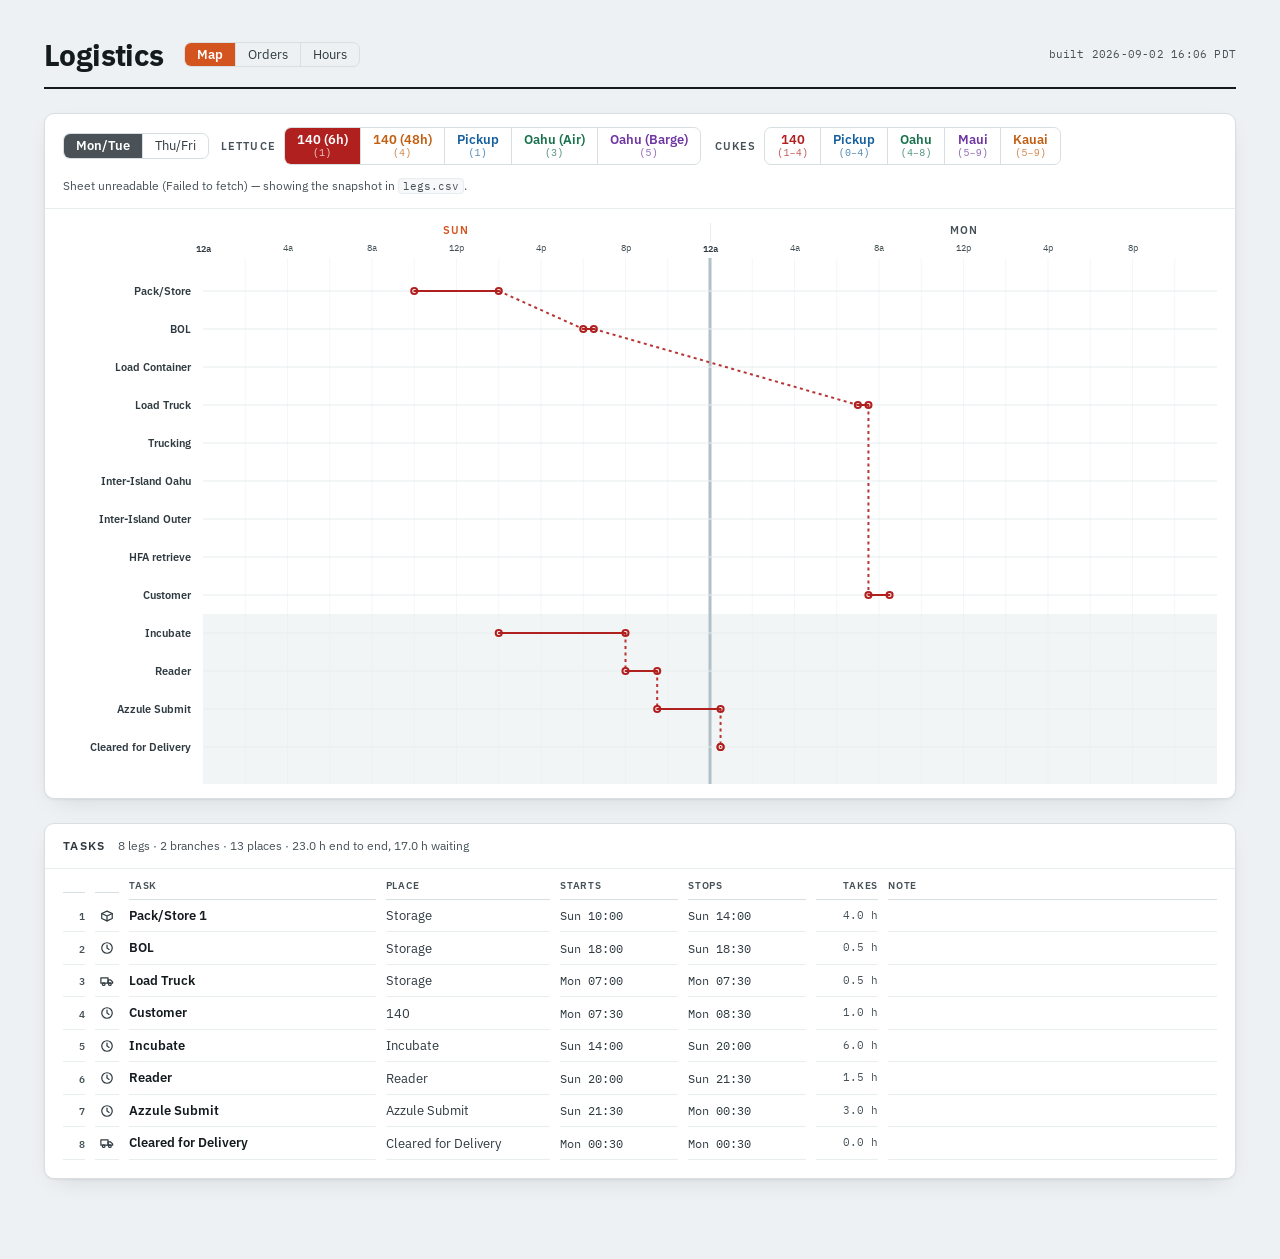
==== commit 7d0f3a2d: "Cukes count from when they could have been packed, not just from the sheet A cucumber holds, so a ca" ====
--- a/index.html
+++ b/index.html
@@ -380,7 +380,7 @@
     <!-- GitHub Pages serves this with a ten minute max-age and the dashboard is
          iframed inside aloha.ag, so a stale copy is easy to mistake for a
          change that did not take. -->
-    <p class="built">built 2026-09-02 15:53 PDT</p>
+    <p class="built">built 2026-09-02 16:06 PDT</p>
   </header>
 
   <!-- Flow -->
@@ -425,10 +425,10 @@
 </div>
 
 <script>
-window.LEGS  = "Crop,Lettuce,Lettuce,Lettuce,Lettuce,Lettuce,Cukes,Cukes,Cukes,Cukes,Cukes\nFOB,140,Pickup,Oahu,Oahu,140,140,Pickup,Oahu,Maui,Kauai\nMode,Truck,,Air,Barge,Truck,Truck,,Barge,Barge,Barge\nHold,6h,6h,6h,6h,48h,,,,,\nStart Day,\"0, 3\",\"0, 3\",\"0, 3\",\"0, 3\",\"0, 3\",\"0, 3\",\"0, 3\",\"0, 3\",\"0, 3\",\"0, 3\"\nPack/Store 1,Sun 10:00-14:00,Sun 14:00-18:00,Sun 14:00-18:00,Sun 14:00-18:00,Sun 10:00-14:00,,,,,\nPack/Store 2,,,Mon 10:00-16:00,Mon 10:00-18:00,,,,,,\nBOL,Sun 18:00-18:30,Sun 18:00-18:30,Mon 16:00-16:30,Mon 18:00-18:30,Wed 18:00-18:30,Sun 18:00-18:30,Mon 10:00-12:00,Mon 10:00-14:00,Mon 10:00-14:00,Mon 10:00-14:00\nLoad Container,,,,Mon 18:30-19:00,,,,Mon 18:30-19:00,,\nLoad Truck,Mon 07:00-07:30,,Mon 16:30-17:00,,Thu 07:00-07:30,Mon 07:00-07:30,,Tue 06:30-07:00,Tue 06:30-07:00,Tue 06:30-07:00\nTrucking,,,Mon 17:00-18:00,Tue 07:00-08:00,,,,Tue 07:00-08:00,Tue 07:00-08:00,Tue 07:00-08:00\nInter-Island Oahu,,,Tue 03:00-05:00,Tue 18:00-Wed 12:00,,,,Tue 18:00-Wed 12:00,Tue 18:00-Wed 12:00,Tue 18:00-Wed 12:00\nInter-Island Outer,,,,,,,,,Wed 16:00-Thu 06:00,Thu 16:00-Fri 06:00\nRetrieve,,,Tue 06:00-07:00,Thu 08:00-10:00,,,,Thu 08:00-10:00,Fri 08:00-10:00,Fri 08:00-10:00\nCustomer,Mon 07:30-08:30,Mon 13:00-13:30,Wed 05:00-10:00,Fri 06:00-10:00,Thu 07:30-08:30,Mon 07:30-08:30,Mon 13:00-13:30,Fri 06:00-10:00,Sat 06:00-10:00,Sat 06:00-10:00";
+window.LEGS  = "Crop,Lettuce,Lettuce,Lettuce,Lettuce,Lettuce,Cukes,Cukes,Cukes,Cukes,Cukes\nFOB,140,Pickup,Oahu,Oahu,140,140,Pickup,Oahu,Maui,Kauai\nMode,Truck,,Air,Barge,Truck,Truck,,Barge,Barge,Barge\nHold,6h,6h,6h,6h,48h,,,,,\nPack/Store 1,Sun 10:00-14:00,Sun 14:00-18:00,Sun 14:00-18:00,Sun 14:00-18:00,Sun 10:00-14:00,,,,,\nPack/Store 2,,,Mon 10:00-16:00,Mon 10:00-18:00,,,,,,\nBOL,Sun 18:00-18:30,Sun 18:00-18:30,Mon 16:00-16:30,Mon 18:00-18:30,Wed 18:00-18:30,Sun 18:00-18:30,Mon 10:00-12:00,Mon 10:00-14:00,Mon 10:00-14:00,Mon 10:00-14:00\nLoad Container,,,,Mon 18:30-19:00,,,,Mon 18:30-19:00,,\nLoad Truck,Mon 07:00-07:30,,Mon 16:30-17:00,,Thu 07:00-07:30,Mon 07:00-07:30,,Tue 06:30-07:00,Tue 06:30-07:00,Tue 06:30-07:00\nTrucking,,,Mon 17:00-18:00,Tue 07:00-08:00,,,,Tue 07:00-08:00,Tue 07:00-08:00,Tue 07:00-08:00\nInter-Island Oahu,,,Tue 03:00-05:00,Tue 18:00-Wed 12:00,,,,Tue 18:00-Wed 12:00,Tue 18:00-Wed 12:00,Tue 18:00-Wed 12:00\nInter-Island Outer,,,,,,,,,Wed 16:00-Thu 06:00,Thu 16:00-Fri 06:00\nRetrieve,,,Tue 06:00-07:00,Thu 08:00-10:00,,,,Thu 08:00-10:00,Fri 08:00-10:00,Fri 08:00-10:00\nCustomer,Mon 07:30-08:30,Mon 13:00-13:30,Wed 05:00-10:00,Fri 06:00-10:00,Thu 07:30-08:30,Mon 07:30-08:30,Mon 13:00-13:30,Fri 06:00-10:00,Sat 06:00-10:00,Sat 06:00-10:00";
 window.SHEET = "https://docs.google.com/spreadsheets/d/1JesEFq8X3tVDYi4_SbLs3u1lnG8Ch7NbiR7CvGlZS7Q/export?format=csv&gid=578288022";
 window.DATA = {"generated_from":"farm-freight-model data.json (sales_po x sales_po_line x sales_fob)","window":{"first":"2026-07-17","last":"2026-08-28"},"on_island_customer":"140 Kona","sales":[{"crop":"lettuce","wk":"2026-07-12","half":"early","bucket":"kona","lbs":420,"cases":40},{"crop":"lettuce","wk":"2026-07-12","half":"early","bucket":"pickup","lbs":578,"cases":119},{"crop":"lettuce","wk":"2026-07-12","half":"early","bucket":"off","lbs":1834,"cases":230},{"crop":"lettuce","wk":"2026-07-12","half":"early","bucket":"other","lbs":5,"cases":2},{"crop":"lettuce","wk":"2026-07-12","half":"late","bucket":"kona","lbs":420,"cases":40},{"crop":"lettuce","wk":"2026-07-12","half":"late","bucket":"pickup","lbs":489,"cases":111},{"crop":"lettuce","wk":"2026-07-12","half":"late","bucket":"off","lbs":3411,"cases":374},{"crop":"lettuce","wk":"2026-07-12","half":"late","bucket":"other","lbs":17,"cases":4},{"crop":"lettuce","wk":"2026-07-19","half":"early","bucket":"kona","lbs":630,"cases":60},{"crop":"lettuce","wk":"2026-07-19","half":"early","bucket":"pickup","lbs":506,"cases":115},{"crop":"lettuce","wk":"2026-07-19","half":"early","bucket":"off","lbs":3323,"cases":382},{"crop":"lettuce","wk":"2026-07-19","half":"late","bucket":"kona","lbs":630,"cases":60},{"crop":"lettuce","wk":"2026-07-19","half":"late","bucket":"pickup","lbs":582,"cases":114},{"crop":"lettuce","wk":"2026-07-19","half":"late","bucket":"off","lbs":2975,"cases":351},{"crop":"lettuce","wk":"2026-07-19","half":"late","bucket":"other","lbs":20,"cases":5},{"crop":"lettuce","wk":"2026-07-26","half":"early","bucket":"kona","lbs":630,"cases":60},{"crop":"lettuce","wk":"2026-07-26","half":"early","bucket":"pickup","lbs":618,"cases":122},{"crop":"lettuce","wk":"2026-07-26","half":"early","bucket":"off","lbs":3405,"cases":415},{"crop":"lettuce","wk":"2026-07-26","half":"early","bucket":"other","lbs":7,"cases":3},{"crop":"lettuce","wk":"2026-07-26","half":"late","bucket":"kona","lbs":420,"cases":40},{"crop":"lettuce","wk":"2026-07-26","half":"late","bucket":"pickup","lbs":677,"cases":128},{"crop":"lettuce","wk":"2026-07-26","half":"late","bucket":"off","lbs":2945,"cases":331},{"crop":"lettuce","wk":"2026-07-26","half":"late","bucket":"other","lbs":20,"cases":5},{"crop":"lettuce","wk":"2026-08-02","half":"early","bucket":"kona","lbs":630,"cases":60},{"crop":"lettuce","wk":"2026-08-02","half":"early","bucket":"pickup","lbs":521,"cases":104},{"crop":"lettuce","wk":"2026-08-02","half":"early","bucket":"off","lbs":3259,"cases":350},{"crop":"lettuce","wk":"2026-08-02","half":"early","bucket":"other","lbs":7,"cases":3},{"crop":"lettuce","wk":"2026-08-02","half":"late","bucket":"kona","lbs":420,"cases":40},{"crop":"lettuce","wk":"2026-08-02","half":"late","bucket":"pickup","lbs":603,"cases":127},{"crop":"lettuce","wk":"2026-08-02","half":"late","bucket":"off","lbs":2717,"cases":303},{"crop":"lettuce","wk":"2026-08-02","half":"late","bucket":"other","lbs":22,"cases":6},{"crop":"lettuce","wk":"2026-08-09","half":"early","bucket":"kona","lbs":630,"cases":60},{"crop":"lettuce","wk":"2026-08-09","half":"early","bucket":"pickup","lbs":739,"cases":146},{"crop":"lettuce","wk":"2026-08-09","half":"early","bucket":"off","lbs":2933,"cases":322},{"crop":"lettuce","wk":"2026-08-09","half":"early","bucket":"other","lbs":7,"cases":3},{"crop":"lettuce","wk":"2026-08-09","half":"late","bucket":"kona","lbs":420,"cases":40},{"crop":"lettuce","wk":"2026-08-09","half":"late","bucket":"pickup","lbs":1165,"cases":291},{"crop":"lettuce","wk":"2026-08-09","half":"late","bucket":"off","lbs":3114,"cases":344},{"crop":"lettuce","wk":"2026-08-09","half":"late","bucket":"other","lbs":33,"cases":11},{"crop":"lettuce","wk":"2026-08-16","half":"early","bucket":"kona","lbs":630,"cases":60},{"crop":"lettuce","wk":"2026-08-16","half":"early","bucket":"pickup","lbs":659,"cases":139},{"crop":"lettuce","wk":"2026-08-16","half":"early","bucket":"off","lbs":1438,"cases":164},{"crop":"lettuce","wk":"2026-08-16","half":"late","bucket":"kona","lbs":210,"cases":20},{"crop":"lettuce","wk":"2026-08-16","half":"late","bucket":"pickup","lbs":534,"cases":110},{"crop":"lettuce","wk":"2026-08-16","half":"late","bucket":"off","lbs":2498,"cases":287},{"crop":"lettuce","wk":"2026-08-16","half":"late","bucket":"other","lbs":26,"cases":8},{"crop":"lettuce","wk":"2026-08-23","half":"early","bucket":"kona","lbs":630,"cases":60},{"crop":"lettuce","wk":"2026-08-23","half":"early","bucket":"pickup","lbs":647,"cases":149},{"crop":"lettuce","wk":"2026-08-23","half":"early","bucket":"off","lbs":2183,"cases":261},{"crop":"lettuce","wk":"2026-08-23","half":"late","bucket":"kona","lbs":420,"cases":40},{"crop":"lettuce","wk":"2026-08-23","half":"late","bucket":"pickup","lbs":597,"cases":124},{"crop":"lettuce","wk":"2026-08-23","half":"late","bucket":"off","lbs":2778,"cases":316},{"crop":"lettuce","wk":"2026-08-23","half":"late","bucket":"other","lbs":31,"cases":10},{"crop":"cuke","wk":"2026-07-12","half":"early","bucket":"kona","lbs":4032,"cases":252},{"crop":"cuke","wk":"2026-07-12","half":"early","bucket":"pickup","lbs":13566,"cases":1030},{"crop":"cuke","wk":"2026-07-12","half":"early","bucket":"off","lbs":22076,"cases":1473},{"crop":"cuke","wk":"2026-07-12","half":"early","bucket":"other","lbs":112,"cases":8},{"crop":"cuke","wk":"2026-07-12","half":"late","bucket":"kona","lbs":3456,"cases":216},{"crop":"cuke","wk":"2026-07-12","half":"late","bucket":"pickup","lbs":6854,"cases":501},{"crop":"cuke","wk":"2026-07-12","half":"late","bucket":"off","lbs":17056,"cases":1154},{"crop":"cuke","wk":"2026-07-12","half":"late","bucket":"other","lbs":240,"cases":18},{"crop":"cuke","wk":"2026-07-19","half":"early","bucket":"kona","lbs":4512,"cases":282},{"crop":"cuke","wk":"2026-07-19","half":"early","bucket":"pickup","lbs":7775,"cases":531},{"crop":"cuke","wk":"2026-07-19","half":"early","bucket":"off","lbs":27684,"cases":1843},{"crop":"cuke","wk":"2026-07-19","half":"early","bucket":"other","lbs":112,"cases":8},{"crop":"cuke","wk":"2026-07-19","half":"late","bucket":"kona","lbs":3072,"cases":192},{"crop":"cuke","wk":"2026-07-19","half":"late","bucket":"pickup","lbs":6240,"cases":437},{"crop":"cuke","wk":"2026-07-19","half":"late","bucket":"off","lbs":20576,"cases":1388},{"crop":"cuke","wk":"2026-07-19","half":"late","bucket":"other","lbs":240,"cases":18},{"crop":"cuke","wk":"2026-07-26","half":"early","bucket":"kona","lbs":3936,"cases":246},{"crop":"cuke","wk":"2026-07-26","half":"early","bucket":"pickup","lbs":6347,"cases":434},{"crop":"cuke","wk":"2026-07-26","half":"early","bucket":"off","lbs":26140,"cases":1748},{"crop":"cuke","wk":"2026-07-26","half":"early","bucket":"other","lbs":112,"cases":8},{"crop":"cuke","wk":"2026-07-26","half":"late","bucket":"kona","lbs":4128,"cases":258},{"crop":"cuke","wk":"2026-07-26","half":"late","bucket":"pickup","lbs":6338,"cases":442},{"crop":"cuke","wk":"2026-07-26","half":"late","bucket":"off","lbs":22980,"cases":1529},{"crop":"cuke","wk":"2026-07-26","half":"late","bucket":"other","lbs":200,"cases":15},{"crop":"cuke","wk":"2026-08-02","half":"early","bucket":"kona","lbs":4128,"cases":258},{"crop":"cuke","wk":"2026-08-02","half":"early","bucket":"pickup","lbs":7054,"cases":483},{"crop":"cuke","wk":"2026-08-02","half":"early","bucket":"off","lbs":22804,"cases":1511},{"crop":"cuke","wk":"2026-08-02","half":"early","bucket":"other","lbs":112,"cases":8},{"crop":"cuke","wk":"2026-08-02","half":"late","bucket":"kona","lbs":3840,"cases":240},{"crop":"cuke","wk":"2026-08-02","half":"late","bucket":"pickup","lbs":6664,"cases":469},{"crop":"cuke","wk":"2026-08-02","half":"late","bucket":"off","lbs":23636,"cases":1569},{"crop":"cuke","wk":"2026-08-02","half":"late","bucket":"other","lbs":248,"cases":20},{"crop":"cuke","wk":"2026-08-09","half":"early","bucket":"kona","lbs":3360,"cases":210},{"crop":"cuke","wk":"2026-08-09","half":"early","bucket":"pickup","lbs":7187,"cases":495},{"crop":"cuke","wk":"2026-08-09","half":"early","bucket":"off","lbs":26000,"cases":1726},{"crop":"cuke","wk":"2026-08-09","half":"early","bucket":"other","lbs":112,"cases":8},{"crop":"cuke","wk":"2026-08-09","half":"late","bucket":"kona","lbs":3456,"cases":216},{"crop":"cuke","wk":"2026-08-09","half":"late","bucket":"pickup","lbs":5763,"cases":422},{"crop":"cuke","wk":"2026-08-09","half":"late","bucket":"off","lbs":22712,"cases":1536},{"crop":"cuke","wk":"2026-08-09","half":"late","bucket":"other","lbs":308,"cases":23},{"crop":"cuke","wk":"2026-08-16","half":"early","bucket":"kona","lbs":5664,"cases":354},{"crop":"cuke","wk":"2026-08-16","half":"early","bucket":"pickup","lbs":6974,"cases":473},{"crop":"cuke","wk":"2026-08-16","half":"early","bucket":"off","lbs":23416,"cases":1556},{"crop":"cuke","wk":"2026-08-16","half":"early","bucket":"other","lbs":112,"cases":8},{"crop":"cuke","wk":"2026-08-16","half":"late","bucket":"kona","lbs":4704,"cases":294},{"crop":"cuke","wk":"2026-08-16","half":"late","bucket":"pickup","lbs":5904,"cases":429},{"crop":"cuke","wk":"2026-08-16","half":"late","bucket":"off","lbs":18740,"cases":1263},{"crop":"cuke","wk":"2026-08-16","half":"late","bucket":"other","lbs":308,"cases":23},{"crop":"cuke","wk":"2026-08-23","half":"early","bucket":"kona","lbs":4032,"cases":252},{"crop":"cuke","wk":"2026-08-23","half":"early","bucket":"pickup","lbs":7011,"cases":487},{"crop":"cuke","wk":"2026-08-23","half":"early","bucket":"off","lbs":23480,"cases":1588},{"crop":"cuke","wk":"2026-08-23","half":"early","bucket":"other","lbs":112,"cases":8},{"crop":"cuke","wk":"2026-08-23","half":"late","bucket":"kona","lbs":4320,"cases":270},{"crop":"cuke","wk":"2026-08-23","half":"late","bucket":"pickup","lbs":5865,"cases":422},{"crop":"cuke","wk":"2026-08-23","half":"late","bucket":"off","lbs":24932,"cases":1689},{"crop":"cuke","wk":"2026-08-23","half":"late","bucket":"other","lbs":284,"cases":21}],"packs":[{"wk":"2026-07-12","half":"early","on":{"LW":56,"LF":23,"TRAY":82},"off":{"LW":122,"LF":40,"TRAY":68}},{"wk":"2026-07-12","half":"late","on":{"LW":54,"LF":17,"TRAY":84},"off":{"LW":302,"LF":10,"TRAY":62}},{"wk":"2026-07-19","half":"early","on":{"LW":73,"LF":18,"TRAY":84},"off":{"LW":262,"LF":39,"TRAY":81}},{"wk":"2026-07-19","half":"late","on":{"LW":76,"LF":26,"TRAY":77},"off":{"LW":262,"LF":3,"TRAY":86}},{"wk":"2026-07-26","half":"early","on":{"LW":81,"LF":22,"TRAY":82},"off":{"LW":262,"LF":40,"TRAY":113}},{"wk":"2026-07-26","half":"late","on":{"LW":60,"LF":30,"TRAY":83},"off":{"LW":262,"LF":5,"TRAY":64}},{"wk":"2026-08-02","half":"early","on":{"LW":76,"LF":20,"TRAY":71},"off":{"LW":262,"LF":40,"TRAY":48}},{"wk":"2026-08-02","half":"late","on":{"LW":55,"LF":26,"TRAY":92},"off":{"LW":242,"LF":5,"TRAY":56}},{"wk":"2026-08-09","half":"early","on":{"LW":74,"LF":38,"TRAY":97},"off":{"LW":263,"LF":5,"TRAY":54}},{"wk":"2026-08-09","half":"late","on":{"LW":53,"LF":53,"TRAY":236},"off":{"LW":262,"LF":23,"TRAY":59}},{"wk":"2026-08-16","half":"early","on":{"LW":70,"LF":34,"TRAY":95},"off":{"LW":123,"LF":7,"TRAY":34}},{"wk":"2026-08-16","half":"late","on":{"LW":35,"LF":22,"TRAY":81},"off":{"LW":202,"LF":24,"TRAY":61}},{"wk":"2026-08-23","half":"early","on":{"LW":78,"LF":21,"TRAY":110},"off":{"LW":184,"LF":10,"TRAY":67}},{"wk":"2026-08-23","half":"late","on":{"LW":57,"LF":24,"TRAY":93},"off":{"LW":243,"LF":8,"TRAY":65}}],"pack_groups":[["LW","LW"],["LF","LF"],["TRAY","LR/AR/WR"]]};
-window.REF = {"hours":[{"place":"140","days":[0,1,1,1,1,1,1],"open":4.0,"close":11.0,"note":"Receiving. The only gate on-island."},{"place":"KOA","days":[1,1,1,1,1,1,0],"open":6.0,"close":17.0,"note":"Aloha Air Cargo counter. Six days \u2014 dark Saturday."},{"place":"YB-KWH","days":[0,1,1,1,1,1,0],"open":7.0,"close":11.0,"note":"Young Brothers. Cargo acceptance ahead of the sailing."},{"place":"HNL","days":[1,1,1,1,1,1,0],"open":6.0,"close":17.0,"note":"Aloha Air Cargo Honolulu. Six days \u2014 dark Saturday, same counter hours as KOA. The barge's Honolulu end is YB-HNL, not this."},{"place":"YB-HNL","days":[0,1,1,1,1,1,0],"open":7.0,"close":11.0,"note":"Young Brothers Honolulu."},{"place":"HFA","days":[0,1,1,1,1,1,0],"open":6.0,"close":18.0,"note":"Collects, then runs the route."},{"place":"YB-Kahului","days":[0,1,1,1,1,1,1],"open":7.0,"close":15.0,"note":"Young Brothers. Available the next business day after arrival."},{"place":"HFA Kahului","days":[0,1,1,1,1,1,0],"open":6.0,"close":18.0,"note":"Collects, then runs the route."},{"place":"YB-Nawiliwili","days":[0,1,1,1,1,1,0],"open":7.0,"close":11.0,"note":"Young Brothers Kauai."},{"place":"HFA Kauai","days":[0,1,1,1,1,1,0],"open":6.0,"close":18.0,"note":"Collects, then runs the route."},{"place":"Customer receiving","days":[0,1,1,1,1,1,1],"open":5.0,"close":12.0,"note":"The back door at the other end."}],"sites":[{"place":"PH","note":"Hawaii Farming packhouse. The whole journey starts here."},{"place":"Storage","note":"Always open \u2014 it is our own cooler."},{"place":"Lettuce loading dock","note":""},{"place":"Lab","note":"The incubation runs whether or not anyone is watching it."},{"place":"Container","note":"Our yard. We are here when the packhouse is."},{"place":"Customer truck","note":"They collect while we are here."}],"sailings":[{"route":"YB-KWH to YB-HNL","departs":"Tue 18:00","arrives":"Wed 06:00","connects":"","note":""},{"route":"YB-KWH to YB-HNL","departs":"Fri 18:00","arrives":"Sat 06:00","connects":"","note":""},{"route":"YB-HNL to YB-Kahului","departs":"Wed 16:00","arrives":"Thu 06:00","connects":"the Tuesday sailing","note":"Maui is level with Oahu off this one."},{"route":"YB-HNL to YB-Kahului","departs":"Mon 16:00","arrives":"Tue 06:00","connects":"the Friday sailing","note":"Maui falls a day behind Oahu off this one."},{"route":"YB-HNL to YB-Nawiliwili","departs":"Mon","arrives":"Tue","connects":"the Friday sailing","note":"Kauai. Accepted in Honolulu Mon, Wed & Thu until 11am; available at Nawiliwili the next business day after arrival."},{"route":"YB-HNL to YB-Nawiliwili","departs":"Thu","arrives":"Fri","connects":"the Tuesday sailing","note":"Kauai. A Wednesday Honolulu arrival is not available until Thursday, so it makes this boat with hours to spare and lands Friday \u2014 level with Oahu."}],"hold":{"_":"Test and hold. Each stage is a lane and its hours is how long that stage takes, so the chain draws as a staircase whose steps are the waits; the last stage is where it ends and takes no time. The clock starts when packing ends. A journey picks a recipe by name with its Hold column -- the names are what they are, 6h and 48h, so the sheet and the toggle say the same thing. Branch 2 rows in the sheet are ignored either way.","branch":"2","starts_after":["Pack/Store 2","Pack/Store 1","Packing","BOL"],"recipes":{"6h":[{"place":"Incubate","hours":6},{"place":"Reader","hours":1.5},{"place":"Azzule Submit","hours":3},{"place":"Cleared for Delivery"}],"48h":[{"place":"Incubate","hours":48},{"place":"Reader","hours":1.5},{"place":"Azzule Submit","hours":3},{"place":"Cleared for Delivery"}]}},"steps":{"_":"The order of the steps is the order of the lanes. A step names the places it runs between; where that depends on the journey, transport or fob overrides it -- fob first, then transport, then the plain pair. An override that has no entry for this journey falls through to the next, so a step can be told apart by island where it needs to be and by vehicle everywhere else. Every place named here needs a row in hours (a gate) or in sites (ours). A step may list what it was called before under was, so renaming one does not have to happen in two places at once. A step marked sticks:next keeps the gap it was written with to the step after it, so that when a later step is pushed it comes along rather than being left to sit. The order here is the fallback; where the sheet names a step, the sheet's row order wins, so the chart's rows are the sheet's rows. A step may name a `row`: two steps that share one draw on the same line of the chart, keeping their own names, their own cells in the sheet and their own bars. Pack/Store 1 and 2 do -- they are the same packing done twice, and two rows made a one-day journey look like it skipped something.","order":[{"step":"Pack/Store 1","places":["PH","Storage"],"row":"Pack/Store"},{"step":"Pack/Store 2","places":["PH","Storage"],"row":"Pack/Store"},{"step":"BOL","places":["Storage","Storage"]},{"step":"Load Container","places":["Storage","Container"]},{"step":"Load Truck","sticks":"next","was":["Load"],"places":["Storage","Storage"]},{"step":"Trucking","was":["Drayage"],"transport":{"Air":["Storage","KOA"],"Barge":["Storage","YB-KWH"]}},{"step":"Inter-Island Oahu","was":["Inter-Island","Transport"],"transport":{"Air":["KOA","HNL"],"Barge":["YB-KWH","YB-HNL"]}},{"step":"Inter-Island Outer","fob":{"Maui":["YB-HNL","YB-Kahului"],"Kauai":["YB-HNL","YB-Nawiliwili"]}},{"step":"HFA retrieve","was":["Retrieve"],"transport":{"Air":["HNL","HFA"],"Barge":["YB-HNL","HFA"]},"fob":{"Maui":["YB-Kahului","HFA Kahului"],"Kauai":["YB-Nawiliwili","HFA Kauai"]}},{"step":"Customer","fob":{"140":["Storage","140"],"Pickup":["Storage","Customer truck"],"Oahu":["HFA","Customer receiving"],"Maui":["HFA Kahului","Customer receiving"],"Kauai":["HFA Kauai","Customer receiving"],"Off-island":["HFA","Customer receiving"]}}]},"start_days":"0, 3"};
+window.REF = {"hours":[{"place":"140","days":[0,1,1,1,1,1,1],"open":4.0,"close":11.0,"note":"Receiving. The only gate on-island."},{"place":"KOA","days":[1,1,1,1,1,1,0],"open":6.0,"close":17.0,"note":"Aloha Air Cargo counter. Six days \u2014 dark Saturday."},{"place":"YB-KWH","days":[0,1,1,1,1,1,0],"open":7.0,"close":11.0,"note":"Young Brothers. Cargo acceptance ahead of the sailing."},{"place":"HNL","days":[1,1,1,1,1,1,0],"open":6.0,"close":17.0,"note":"Aloha Air Cargo Honolulu. Six days \u2014 dark Saturday, same counter hours as KOA. The barge's Honolulu end is YB-HNL, not this."},{"place":"YB-HNL","days":[0,1,1,1,1,1,0],"open":7.0,"close":11.0,"note":"Young Brothers Honolulu."},{"place":"HFA","days":[0,1,1,1,1,1,0],"open":6.0,"close":18.0,"note":"Collects, then runs the route."},{"place":"YB-Kahului","days":[0,1,1,1,1,1,1],"open":7.0,"close":15.0,"note":"Young Brothers. Available the next business day after arrival."},{"place":"HFA Kahului","days":[0,1,1,1,1,1,0],"open":6.0,"close":18.0,"note":"Collects, then runs the route."},{"place":"YB-Nawiliwili","days":[0,1,1,1,1,1,0],"open":7.0,"close":11.0,"note":"Young Brothers Kauai."},{"place":"HFA Kauai","days":[0,1,1,1,1,1,0],"open":6.0,"close":18.0,"note":"Collects, then runs the route."},{"place":"Customer receiving","days":[0,1,1,1,1,1,1],"open":5.0,"close":12.0,"note":"The back door at the other end."}],"sites":[{"place":"PH","note":"Hawaii Farming packhouse. The whole journey starts here."},{"place":"Storage","note":"Always open \u2014 it is our own cooler."},{"place":"Lettuce loading dock","note":""},{"place":"Lab","note":"The incubation runs whether or not anyone is watching it."},{"place":"Container","note":"Our yard. We are here when the packhouse is."},{"place":"Customer truck","note":"They collect while we are here."}],"sailings":[{"route":"YB-KWH to YB-HNL","departs":"Tue 18:00","arrives":"Wed 06:00","connects":"","note":""},{"route":"YB-KWH to YB-HNL","departs":"Fri 18:00","arrives":"Sat 06:00","connects":"","note":""},{"route":"YB-HNL to YB-Kahului","departs":"Wed 16:00","arrives":"Thu 06:00","connects":"the Tuesday sailing","note":"Maui is level with Oahu off this one."},{"route":"YB-HNL to YB-Kahului","departs":"Mon 16:00","arrives":"Tue 06:00","connects":"the Friday sailing","note":"Maui falls a day behind Oahu off this one."},{"route":"YB-HNL to YB-Nawiliwili","departs":"Mon","arrives":"Tue","connects":"the Friday sailing","note":"Kauai. Accepted in Honolulu Mon, Wed & Thu until 11am; available at Nawiliwili the next business day after arrival."},{"route":"YB-HNL to YB-Nawiliwili","departs":"Thu","arrives":"Fri","connects":"the Tuesday sailing","note":"Kauai. A Wednesday Honolulu arrival is not available until Thursday, so it makes this boat with hours to spare and lands Friday \u2014 level with Oahu."}],"hold":{"_":"Test and hold. Each stage is a lane and its hours is how long that stage takes, so the chain draws as a staircase whose steps are the waits; the last stage is where it ends and takes no time. The clock starts when packing ends. A journey picks a recipe by name with its Hold column -- the names are what they are, 6h and 48h, so the sheet and the toggle say the same thing. Branch 2 rows in the sheet are ignored either way.","branch":"2","starts_after":["Pack/Store 2","Pack/Store 1","Packing","BOL"],"recipes":{"6h":[{"place":"Incubate","hours":6},{"place":"Reader","hours":1.5},{"place":"Azzule Submit","hours":3},{"place":"Cleared for Delivery"}],"48h":[{"place":"Incubate","hours":48},{"place":"Reader","hours":1.5},{"place":"Azzule Submit","hours":3},{"place":"Cleared for Delivery"}]}},"steps":{"_":"The order of the steps is the order of the lanes. A step names the places it runs between; where that depends on the journey, transport or fob overrides it -- fob first, then transport, then the plain pair. An override that has no entry for this journey falls through to the next, so a step can be told apart by island where it needs to be and by vehicle everywhere else. Every place named here needs a row in hours (a gate) or in sites (ours). A step may list what it was called before under was, so renaming one does not have to happen in two places at once. A step marked sticks:next keeps the gap it was written with to the step after it, so that when a later step is pushed it comes along rather than being left to sit. The order here is the fallback; where the sheet names a step, the sheet's row order wins, so the chart's rows are the sheet's rows. A step may name a `row`: two steps that share one draw on the same line of the chart, keeping their own names, their own cells in the sheet and their own bars. Pack/Store 1 and 2 do -- they are the same packing done twice, and two rows made a one-day journey look like it skipped something.","order":[{"step":"Pack/Store 1","places":["PH","Storage"],"row":"Pack/Store"},{"step":"Pack/Store 2","places":["PH","Storage"],"row":"Pack/Store"},{"step":"BOL","places":["Storage","Storage"]},{"step":"Load Container","places":["Storage","Container"]},{"step":"Load Truck","sticks":"next","was":["Load"],"places":["Storage","Storage"]},{"step":"Trucking","was":["Drayage"],"transport":{"Air":["Storage","KOA"],"Barge":["Storage","YB-KWH"]}},{"step":"Inter-Island Oahu","was":["Inter-Island","Transport"],"transport":{"Air":["KOA","HNL"],"Barge":["YB-KWH","YB-HNL"]}},{"step":"Inter-Island Outer","fob":{"Maui":["YB-HNL","YB-Kahului"],"Kauai":["YB-HNL","YB-Nawiliwili"]}},{"step":"HFA retrieve","was":["Retrieve"],"transport":{"Air":["HNL","HFA"],"Barge":["YB-HNL","HFA"]},"fob":{"Maui":["YB-Kahului","HFA Kahului"],"Kauai":["YB-Nawiliwili","HFA Kauai"]}},{"step":"Customer","fob":{"140":["Storage","140"],"Pickup":["Storage","Customer truck"],"Oahu":["HFA","Customer receiving"],"Maui":["HFA Kahului","Customer receiving"],"Kauai":["HFA Kauai","Customer receiving"],"Off-island":["HFA","Customer receiving"]}}]},"start_days":"0, 3","packed_from":{"Cukes":{"Sun":"Thu","Wed":"Tue"}}};
 </script>
 <script>
 (function () {
@@ -1772,22 +1772,39 @@
   }
 
 
-  // Every run behind a chip that the cut-day choice lets through, measured the
-  // way the corner used to measure the selection: first start to last stop, in
-  // days. Distinct values collapse to a range.
+  // How much of a run happened before its first step: a crop that holds may
+  // already have been packed days earlier, and the sheet has no column for
+  // which day any particular case was. reference.json names the earliest
+  // weekday per crop and cut; the gap between that and where the run starts is
+  // what the count could stretch back by. Nothing here moves a bar -- the chart
+  // still draws the legs it was given.
+  function packBack(f, r) {
+    var by = ((window.REF || {}).packed_from || {})[f.crop || ''];
+    if (!by) return 0;
+    var from = DOW.indexOf(by[f.start] || '');
+    if (from < 0) return 0;
+    var first = (dowIdx(f.start) + dayOf(r.start) % 7 + 7) % 7;
+    return ((first - from) % 7 + 7) % 7;
+  }
+
+  // Every run behind a chip that the cut-day choice lets through: first step to
+  // last stop in days, widened at the far end by however long the crop may
+  // already have been sitting. The runs collapse to one span, lowest start to
+  // longest end -- the two cuts wait different lengths for the same boat, so a
+  // journey reads as the whole of what it can be rather than one of its halves.
   function daysOf(key) {
     var when = (S.sel || {}).when || [];
     var runs = F.filter(function (f) {
       return jrnKey(f) === key && (!when.length || when.indexOf(f.start) >= 0);
     });
-    var out = [];
+    var lo = null, hi = null;
     runs.forEach(function (f) {
-      var d = read(f).days;
-      if (out.indexOf(d) < 0) out.push(d);
-    });
-    if (!out.length) return '';
-    out.sort(function (a, b) { return a - b; });
-    return '(' + (out.length > 1 ? out[0] + '\u2013' + out[out.length - 1] : out[0]) + ')';
+      var r = read(f), a = r.days, b = r.days + packBack(f, r);
+      if (lo === null || a < lo) lo = a;
+      if (hi === null || b > hi) hi = b;
+    });
+    if (lo === null) return '';
+    return '(' + (hi > lo ? lo + '\u2013' + hi : lo) + ')';
   }
 
   function jrnFor(key) {
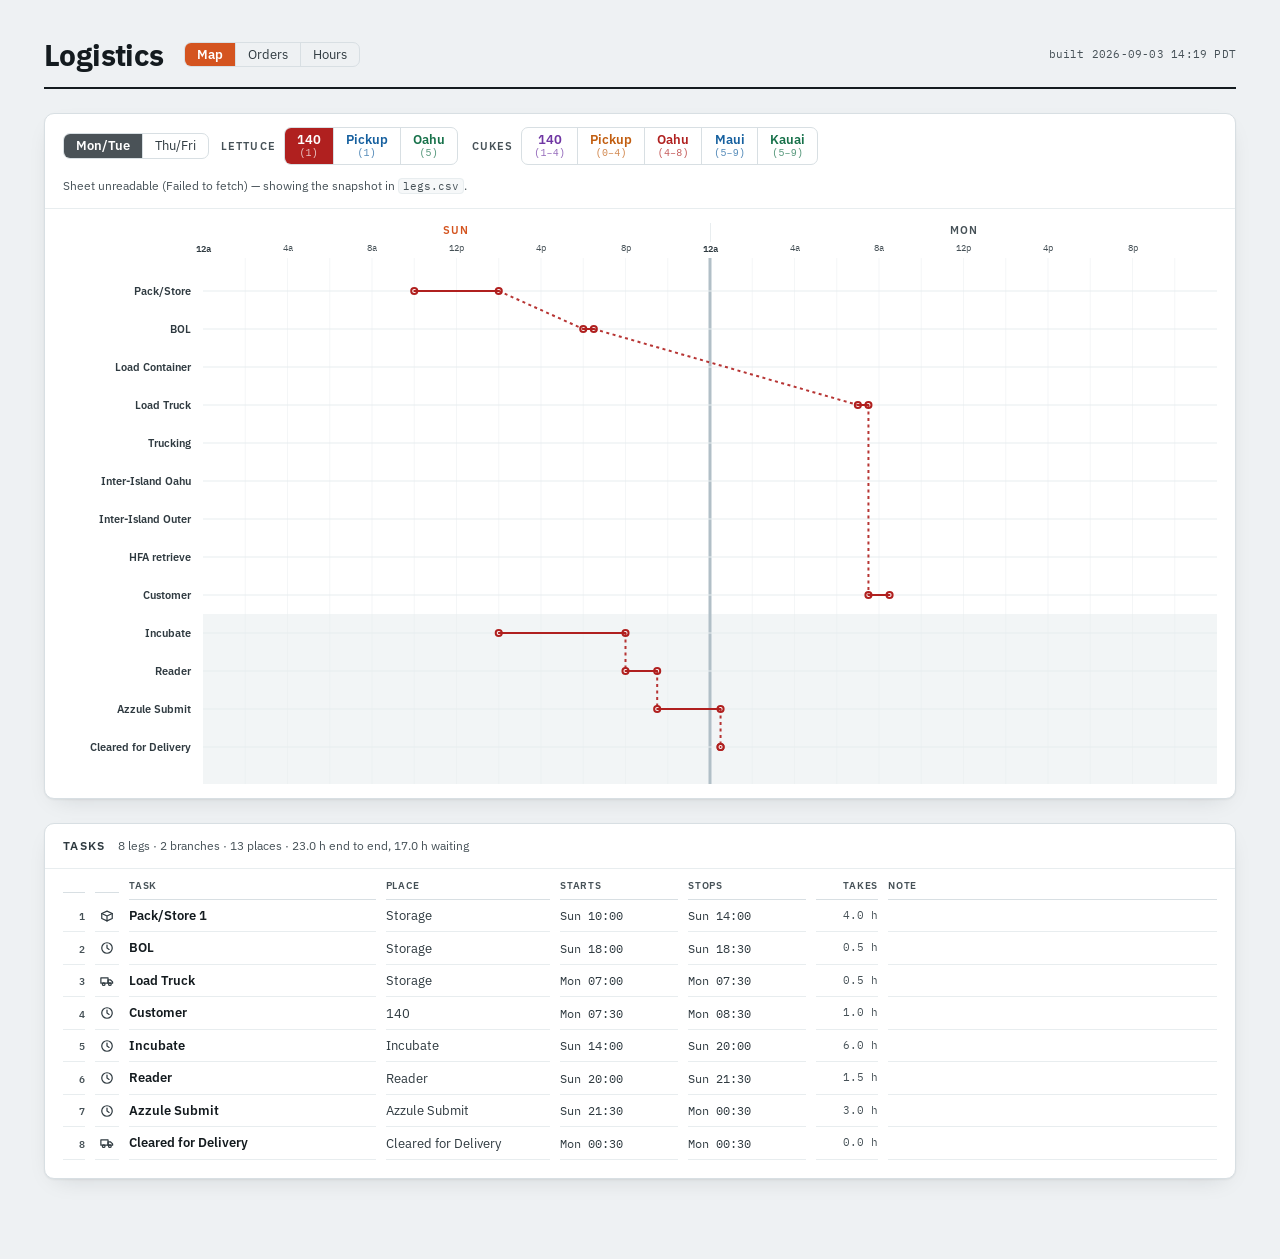
==== commit a6b187ad: "Hide the lettuce 48h and lettuce-by-air journeys Both are still columns in the sheet, so they are fi" ====
--- a/index.html
+++ b/index.html
@@ -380,7 +380,7 @@
     <!-- GitHub Pages serves this with a ten minute max-age and the dashboard is
          iframed inside aloha.ag, so a stale copy is easy to mistake for a
          change that did not take. -->
-    <p class="built">built 2026-09-02 16:06 PDT</p>
+    <p class="built">built 2026-09-03 14:19 PDT</p>
   </header>
 
   <!-- Flow -->
@@ -1679,6 +1679,30 @@
     return [f.crop || '', f.fob || '', f.transport || '', f.hold || ''].join('|');
   }
 
+  // Journeys that are in the sheet but that we do not want offered. Named by
+  // the columns that tell them apart -- the lettuce 140 that waits forty-eight
+  // hours, and the lettuce that flies to Oahu -- so a journey stays hidden
+  // through an edit to a column it is not named by.
+  //
+  // Hidden here rather than cut from legs.csv: the page reads the sheet itself
+  // on every load and the snapshot is only the fallback, so deleting a column
+  // would hide them until the next refresh and no longer.
+  var HIDDEN = [
+    { crop: 'lettuce', fob: '140', hold: '48h' },
+    { crop: 'lettuce', fob: 'oahu', transport: 'air' }
+  ];
+  function isHidden(f) {
+    for (var i = 0; i < HIDDEN.length; i++) {
+      var want = HIDDEN[i], all = true, k;
+      for (k in want) {
+        if (!Object.prototype.hasOwnProperty.call(want, k)) continue;
+        if (String(f[k] || '').trim().toLowerCase() !== want[k]) { all = false; break; }
+      }
+      if (all) return true;
+    }
+    return false;
+  }
+
   // A journey is named by its customer, plus whatever actually varies between
   // the journeys that share that customer. 140 always goes on our truck and
   // differs only by hold; off-island always holds fast and differs only by
@@ -1920,7 +1944,7 @@
         r.forEach(function (c) { if (c.trim().toLowerCase() === 'start dt') rowish = true; });
       });
       var legs = rowish ? legRows(text) : gridRows(text);
-      built = buildFlows(legs);
+      built = buildFlows(legs).filter(function (f) { return !isHidden(f); });
       built.hurt = legs.hurt || [];
     } catch (err) {
       why = String((err && err.message) || err);
